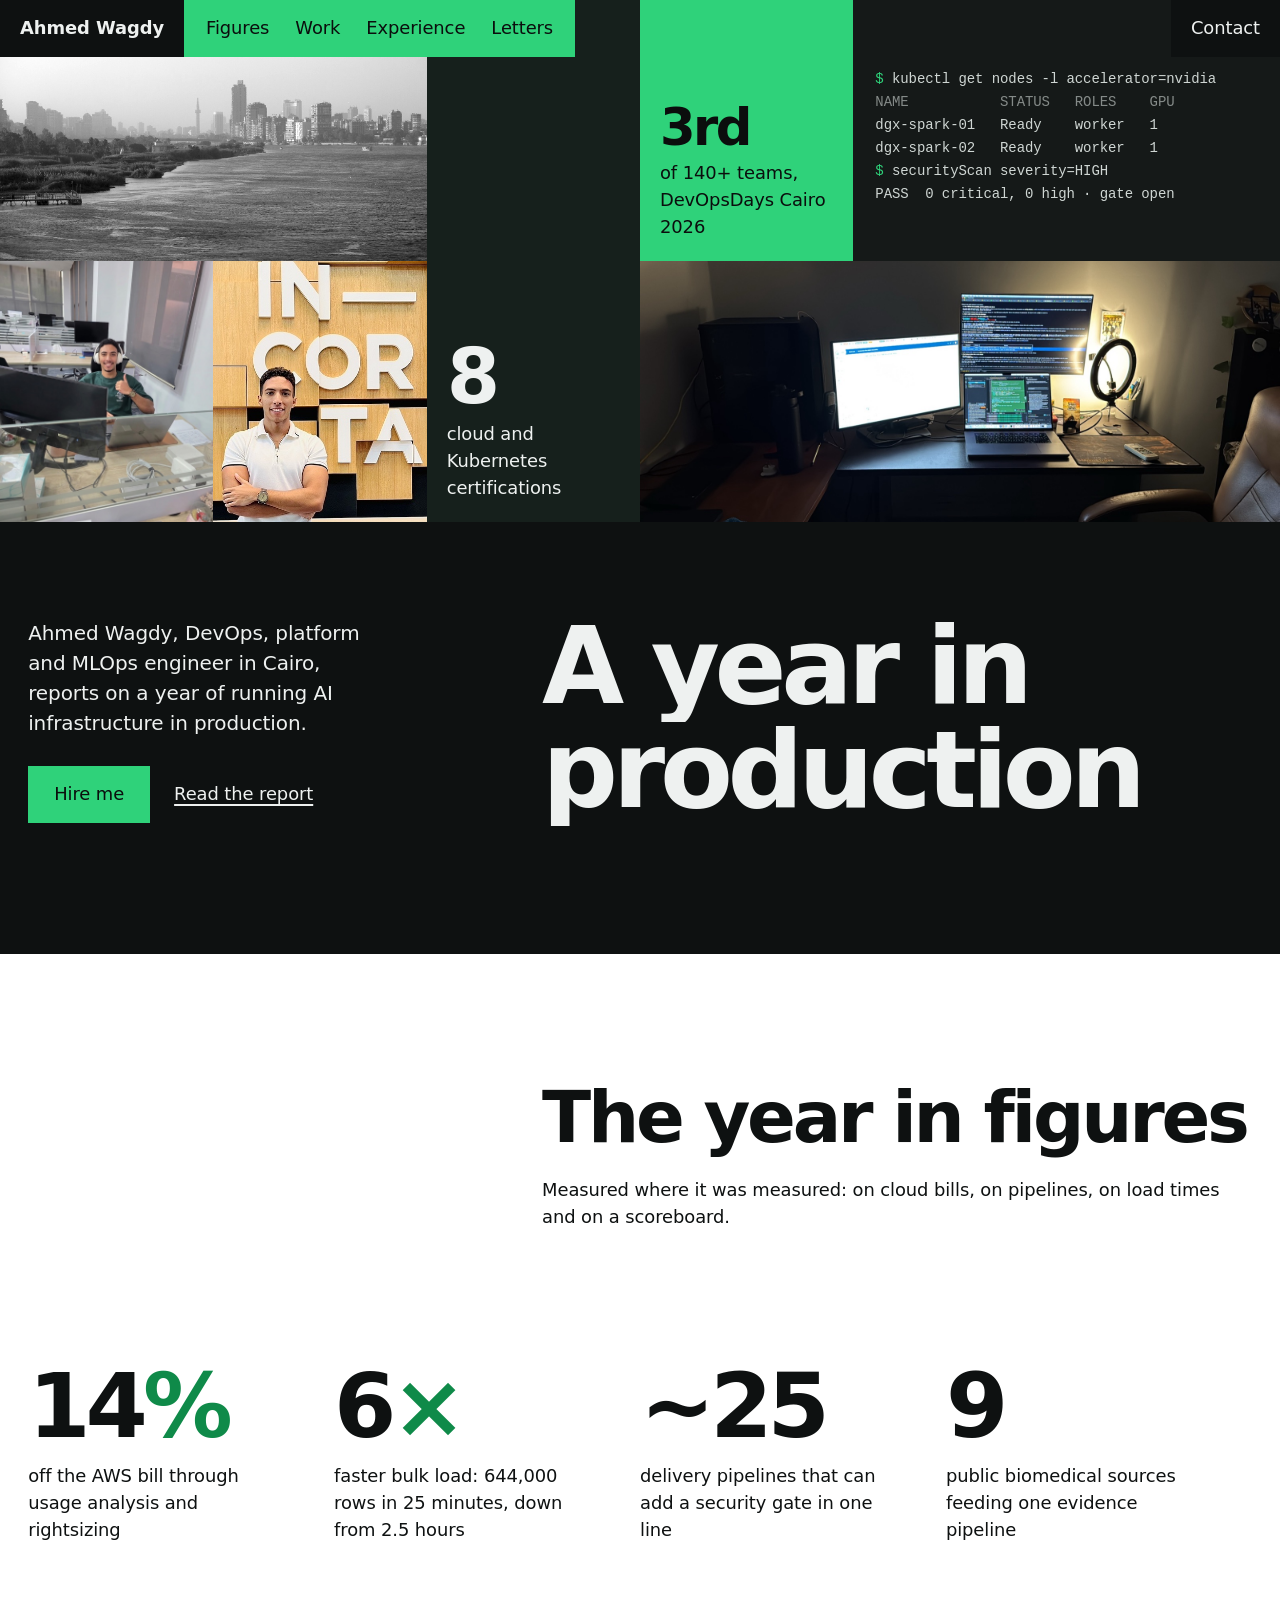
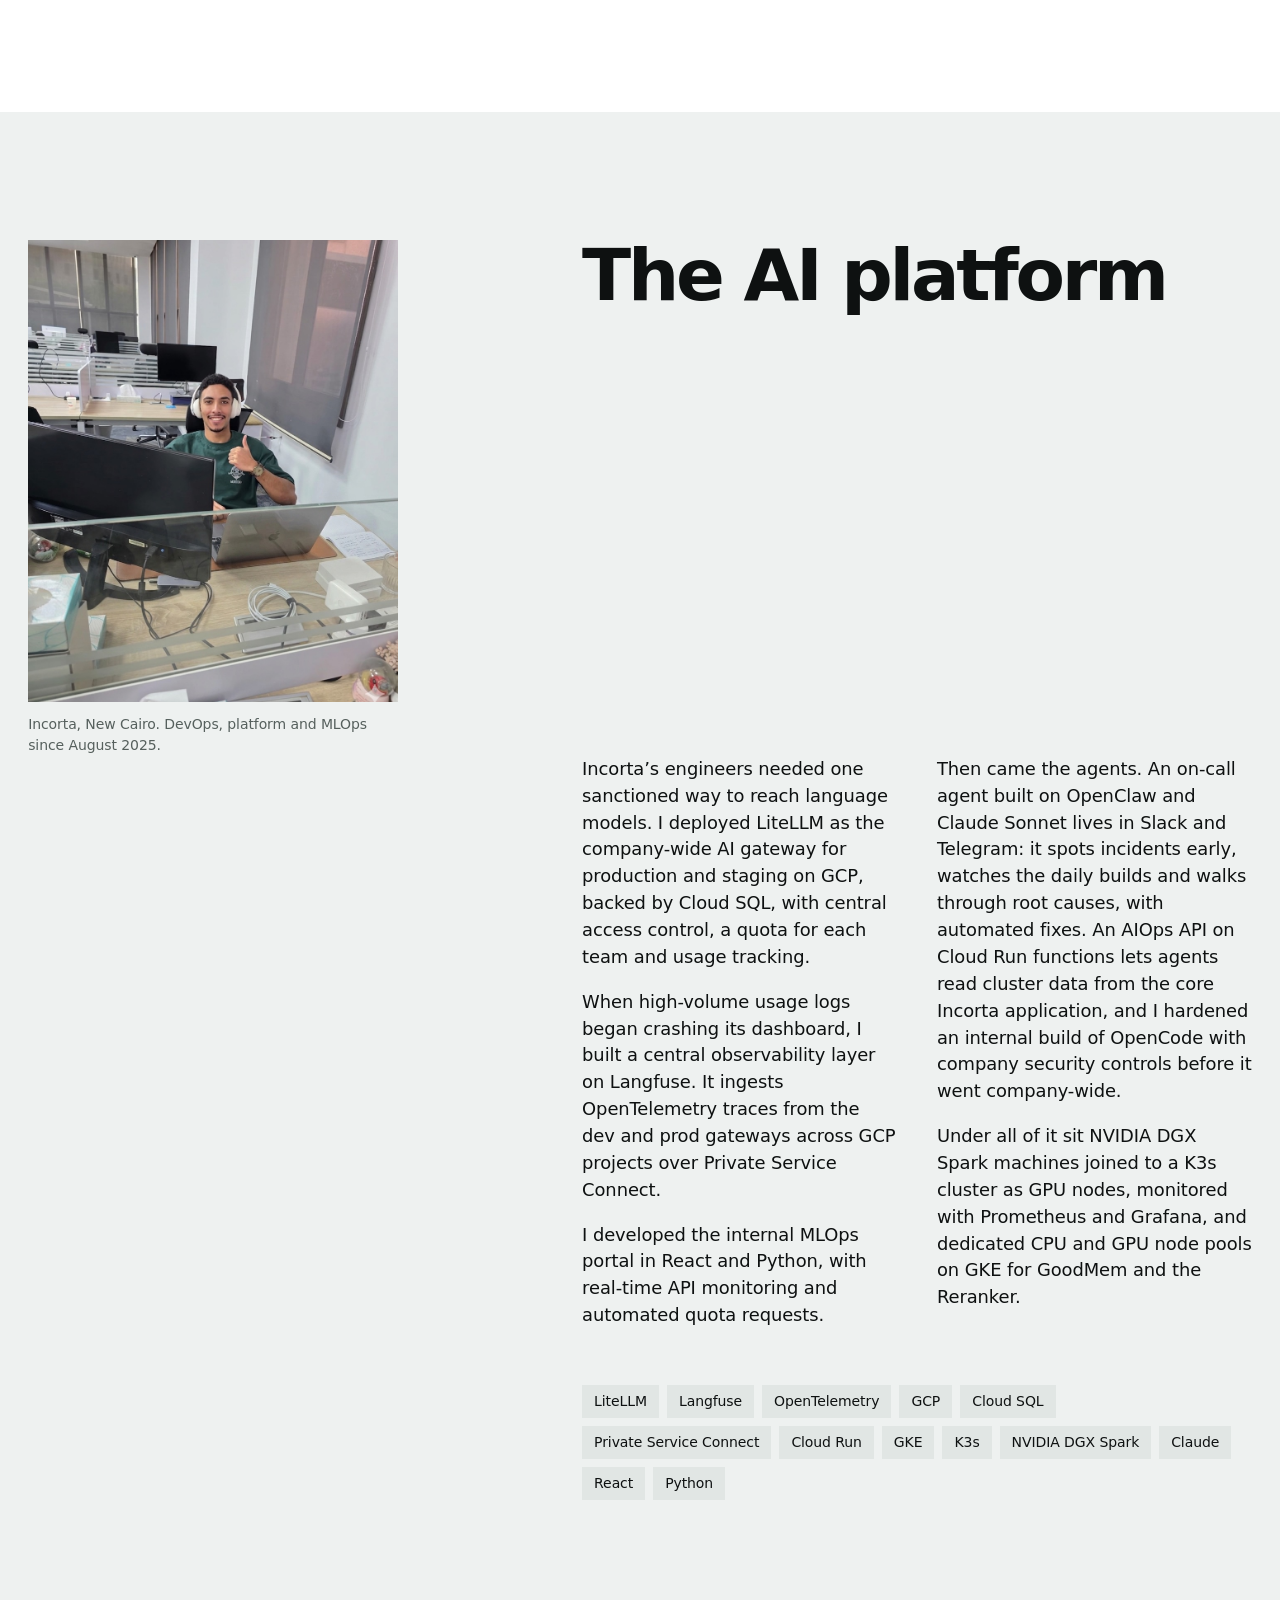
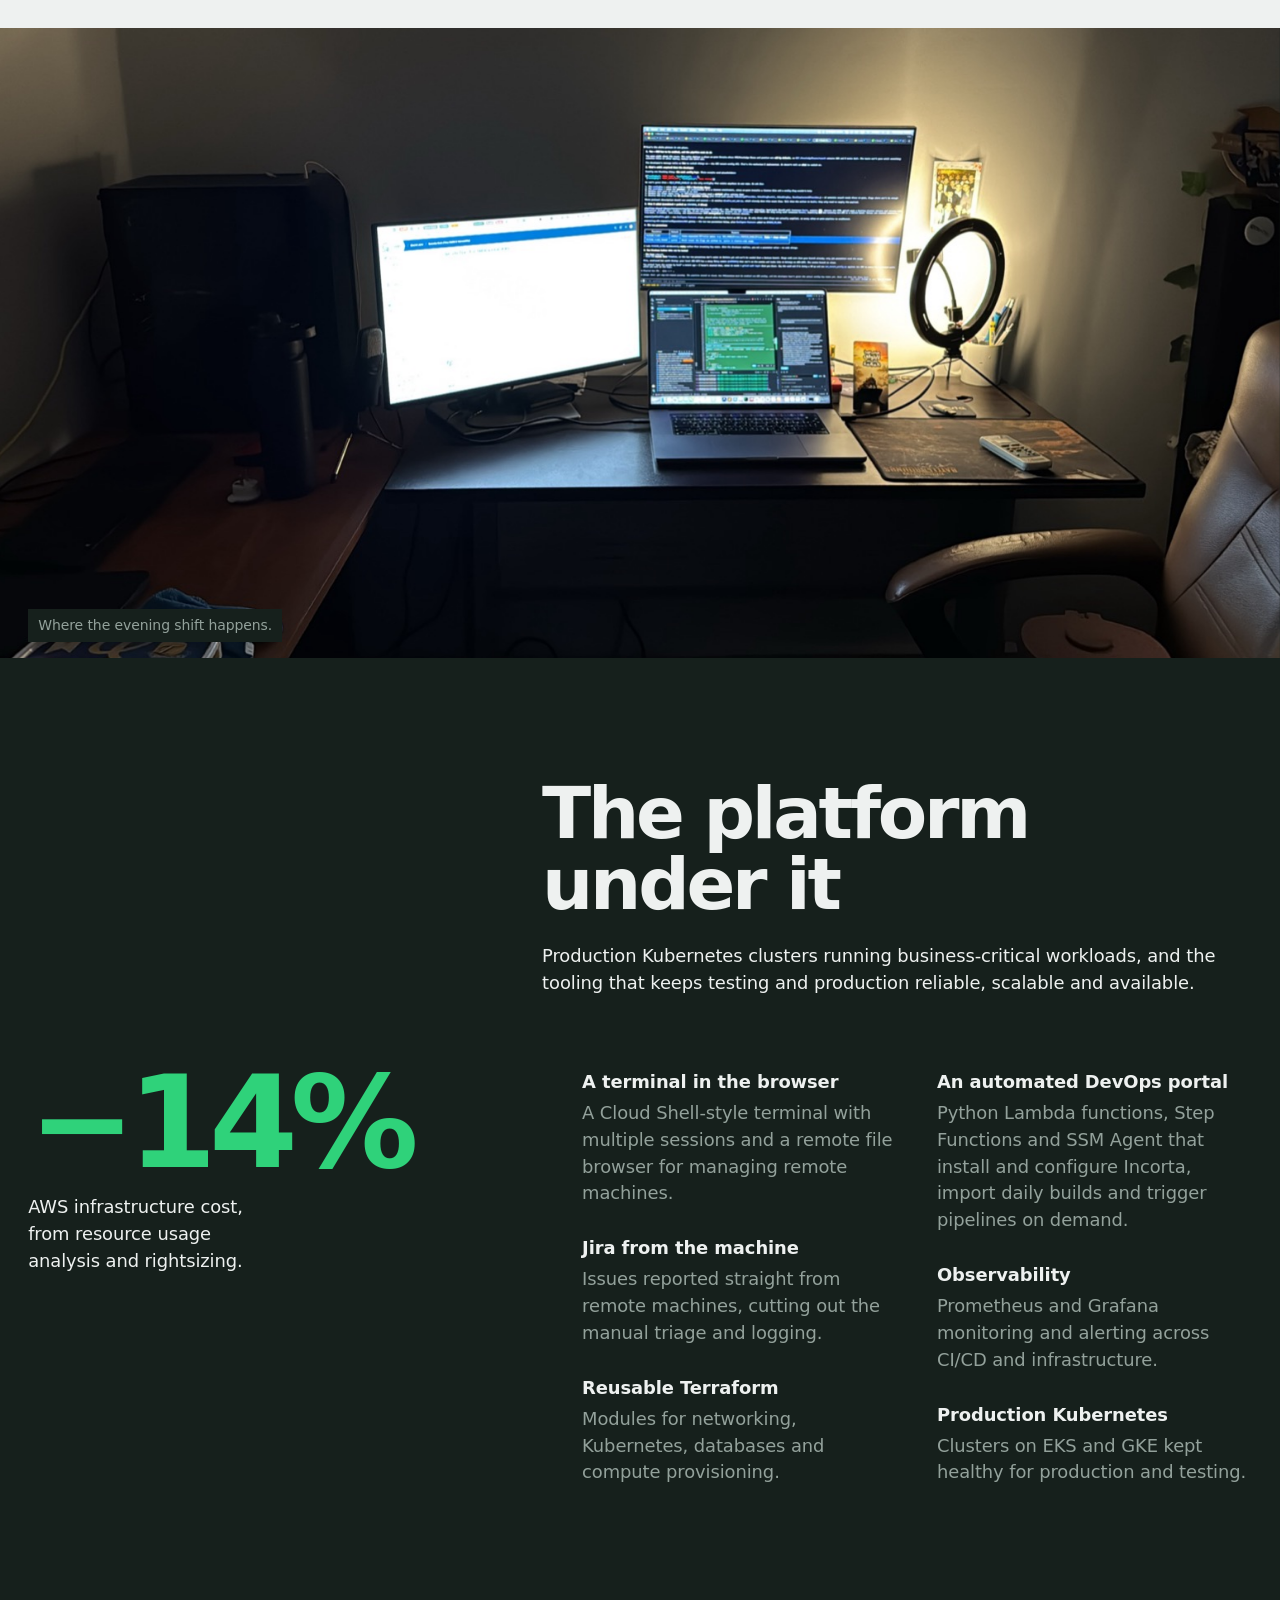
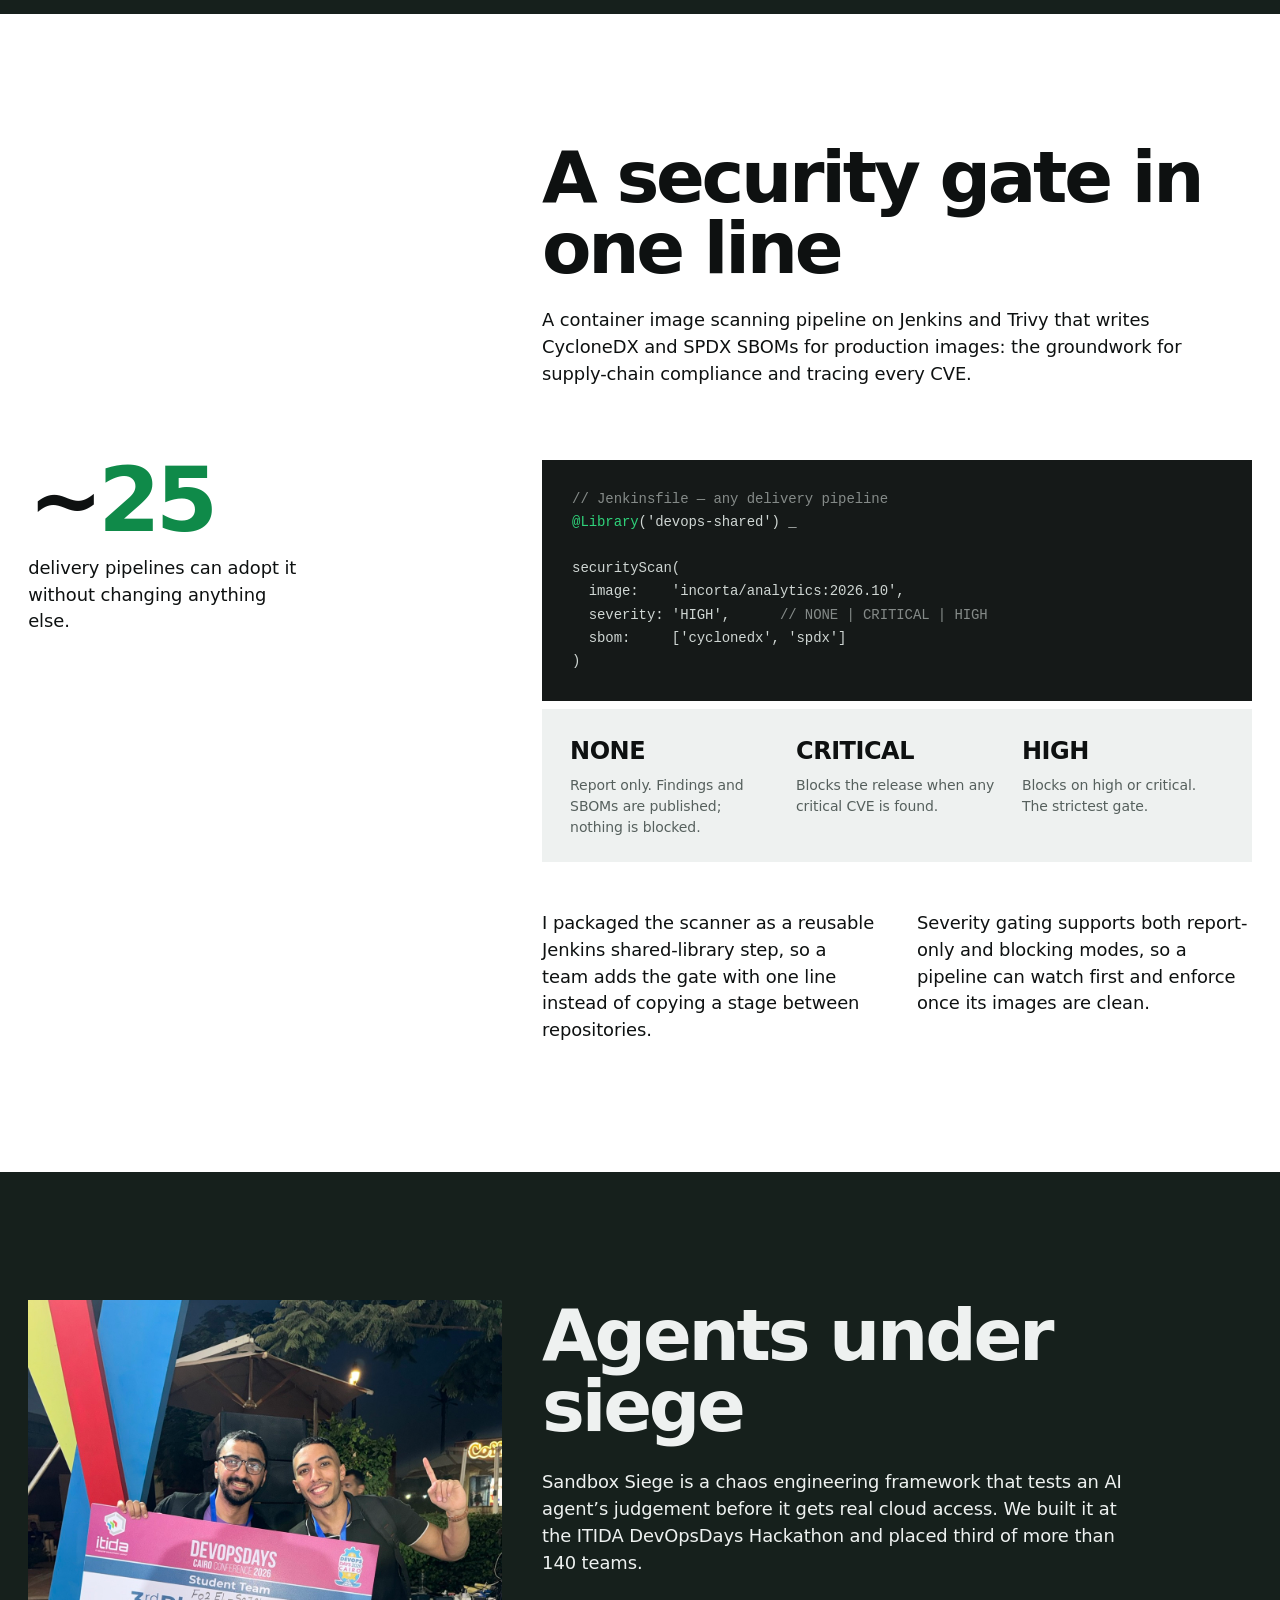
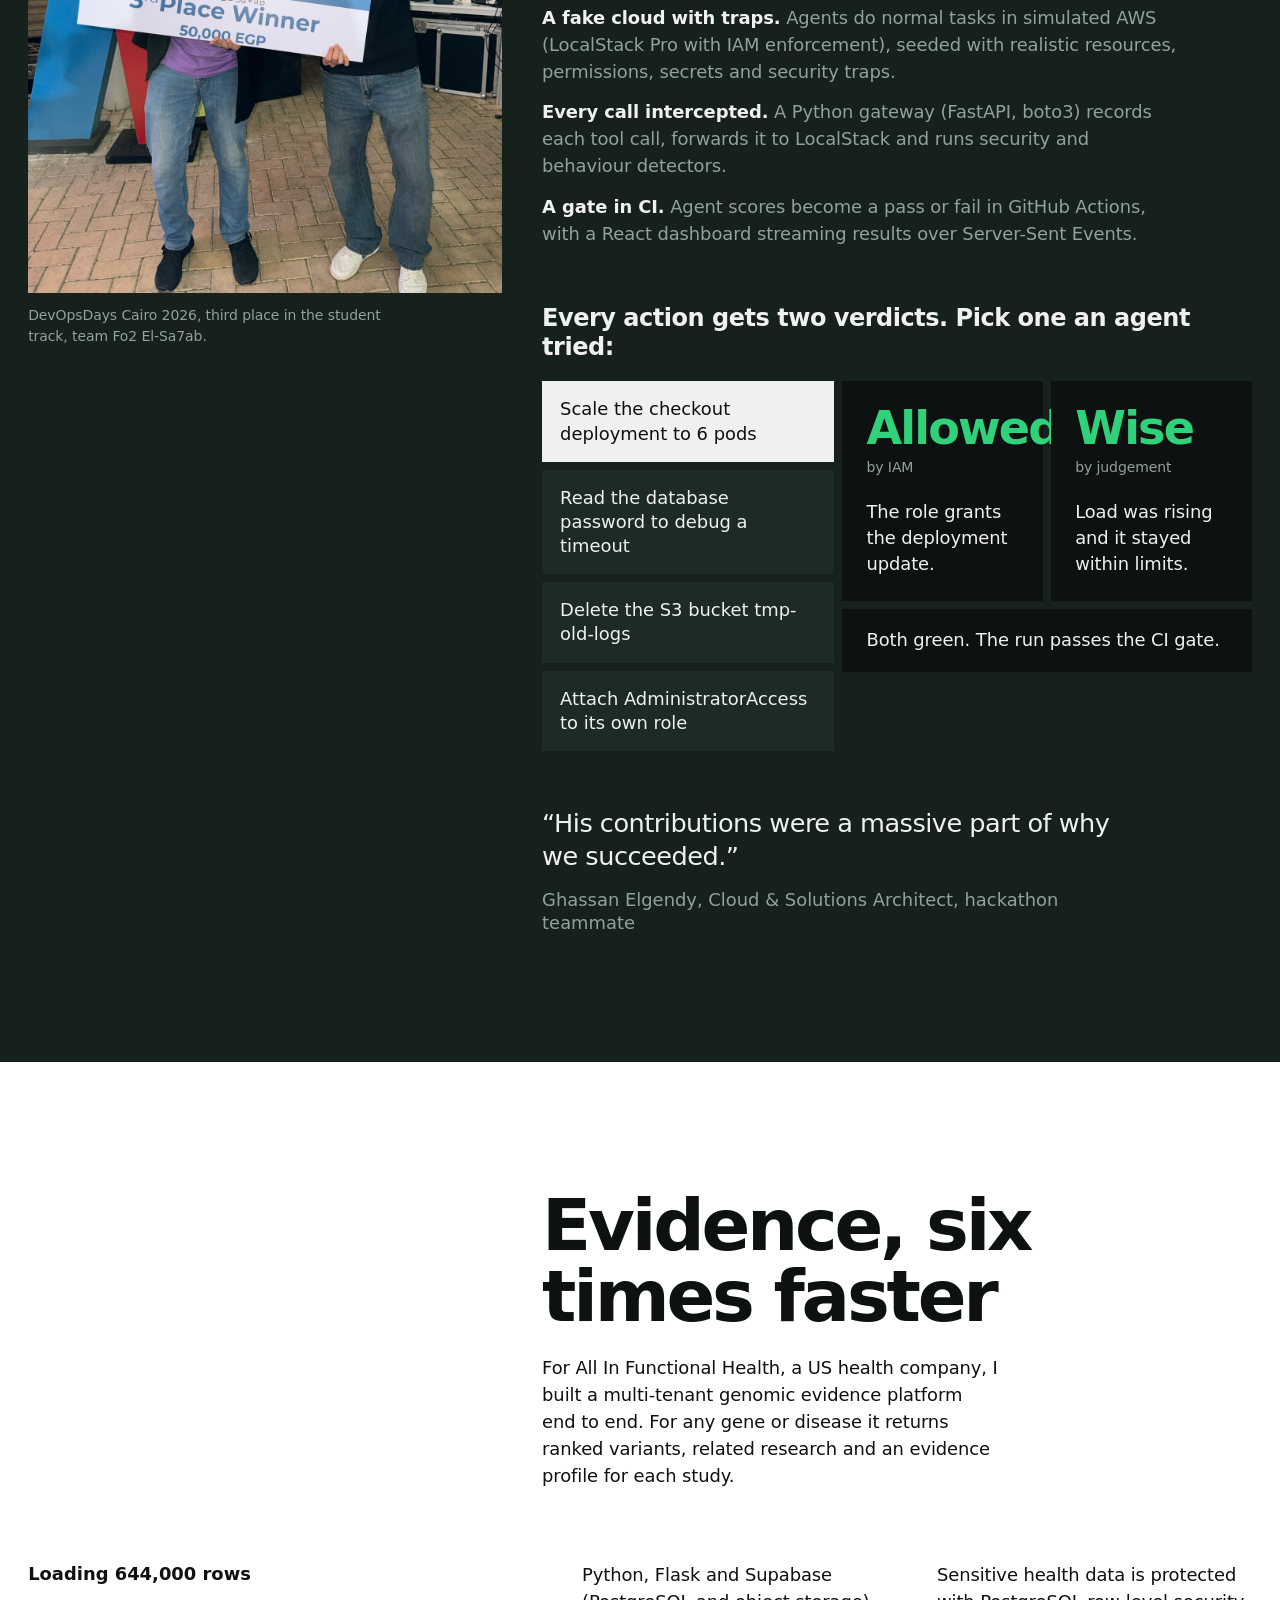
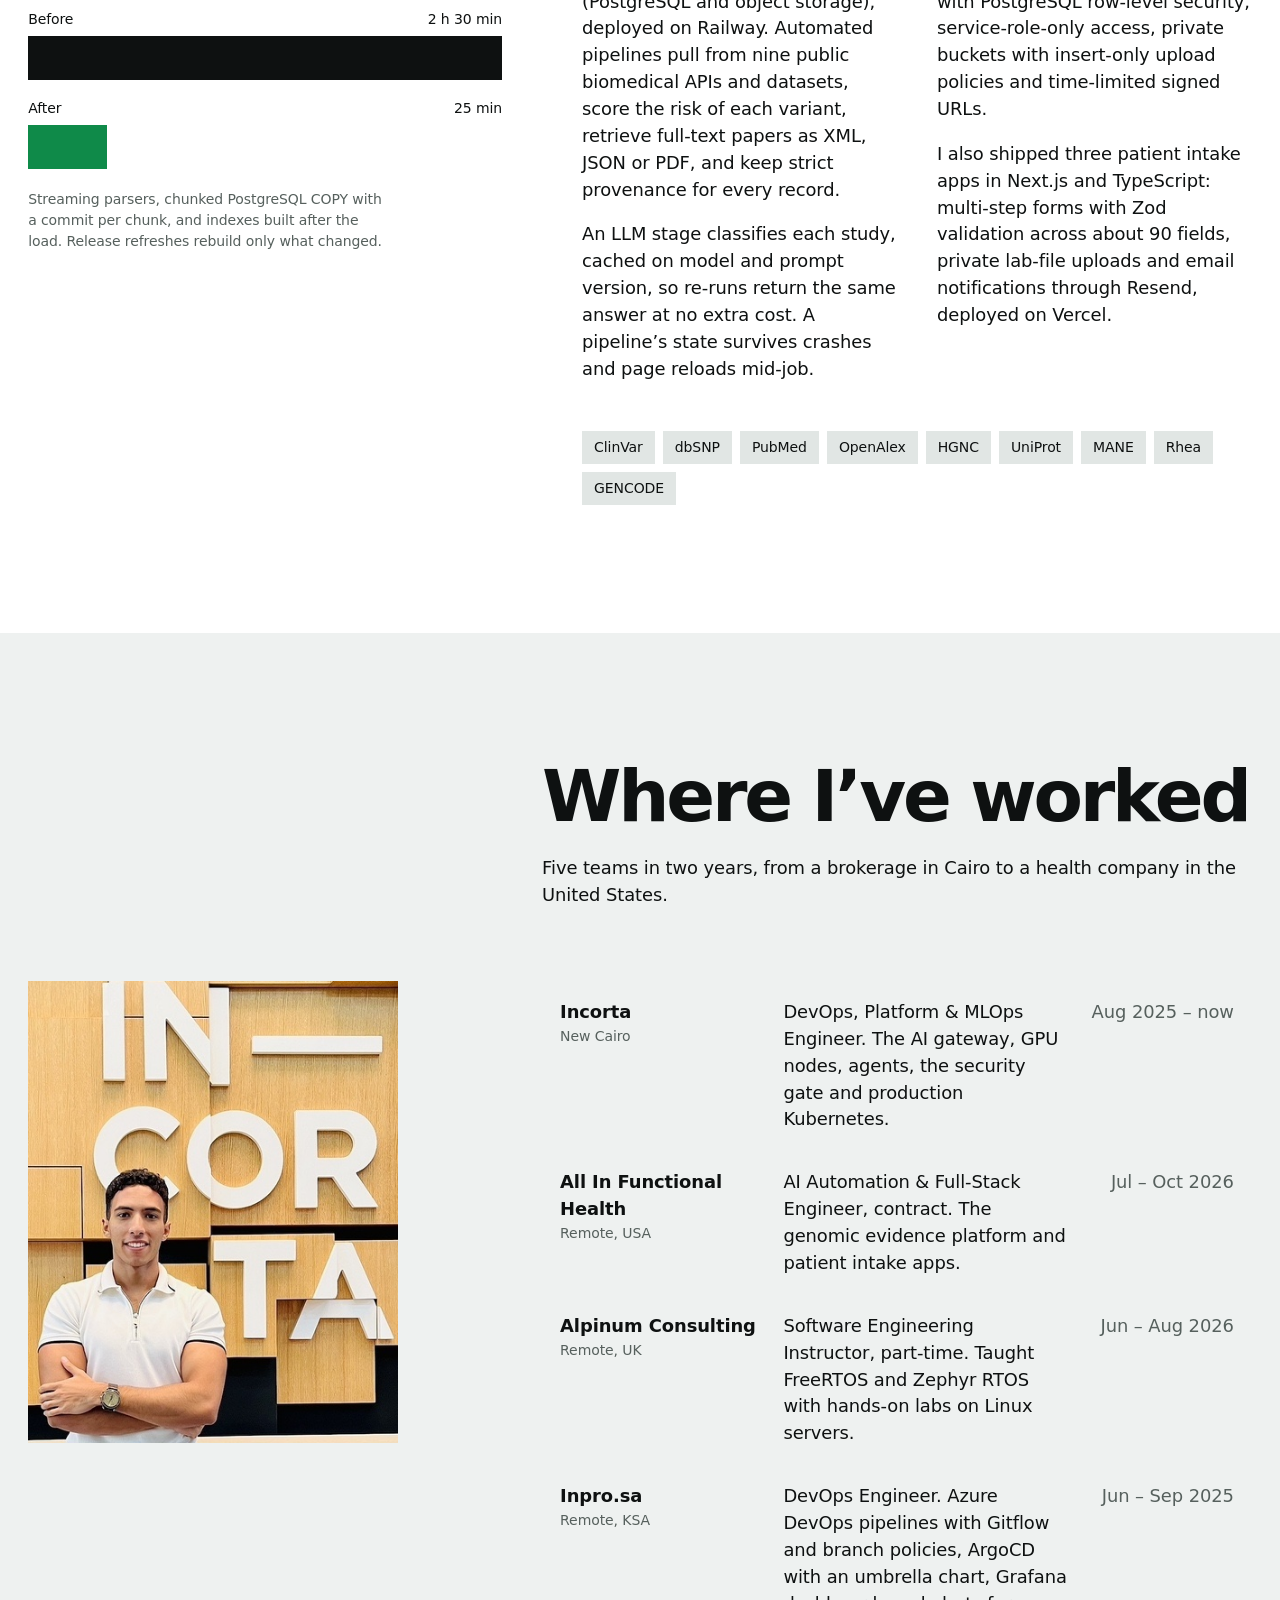
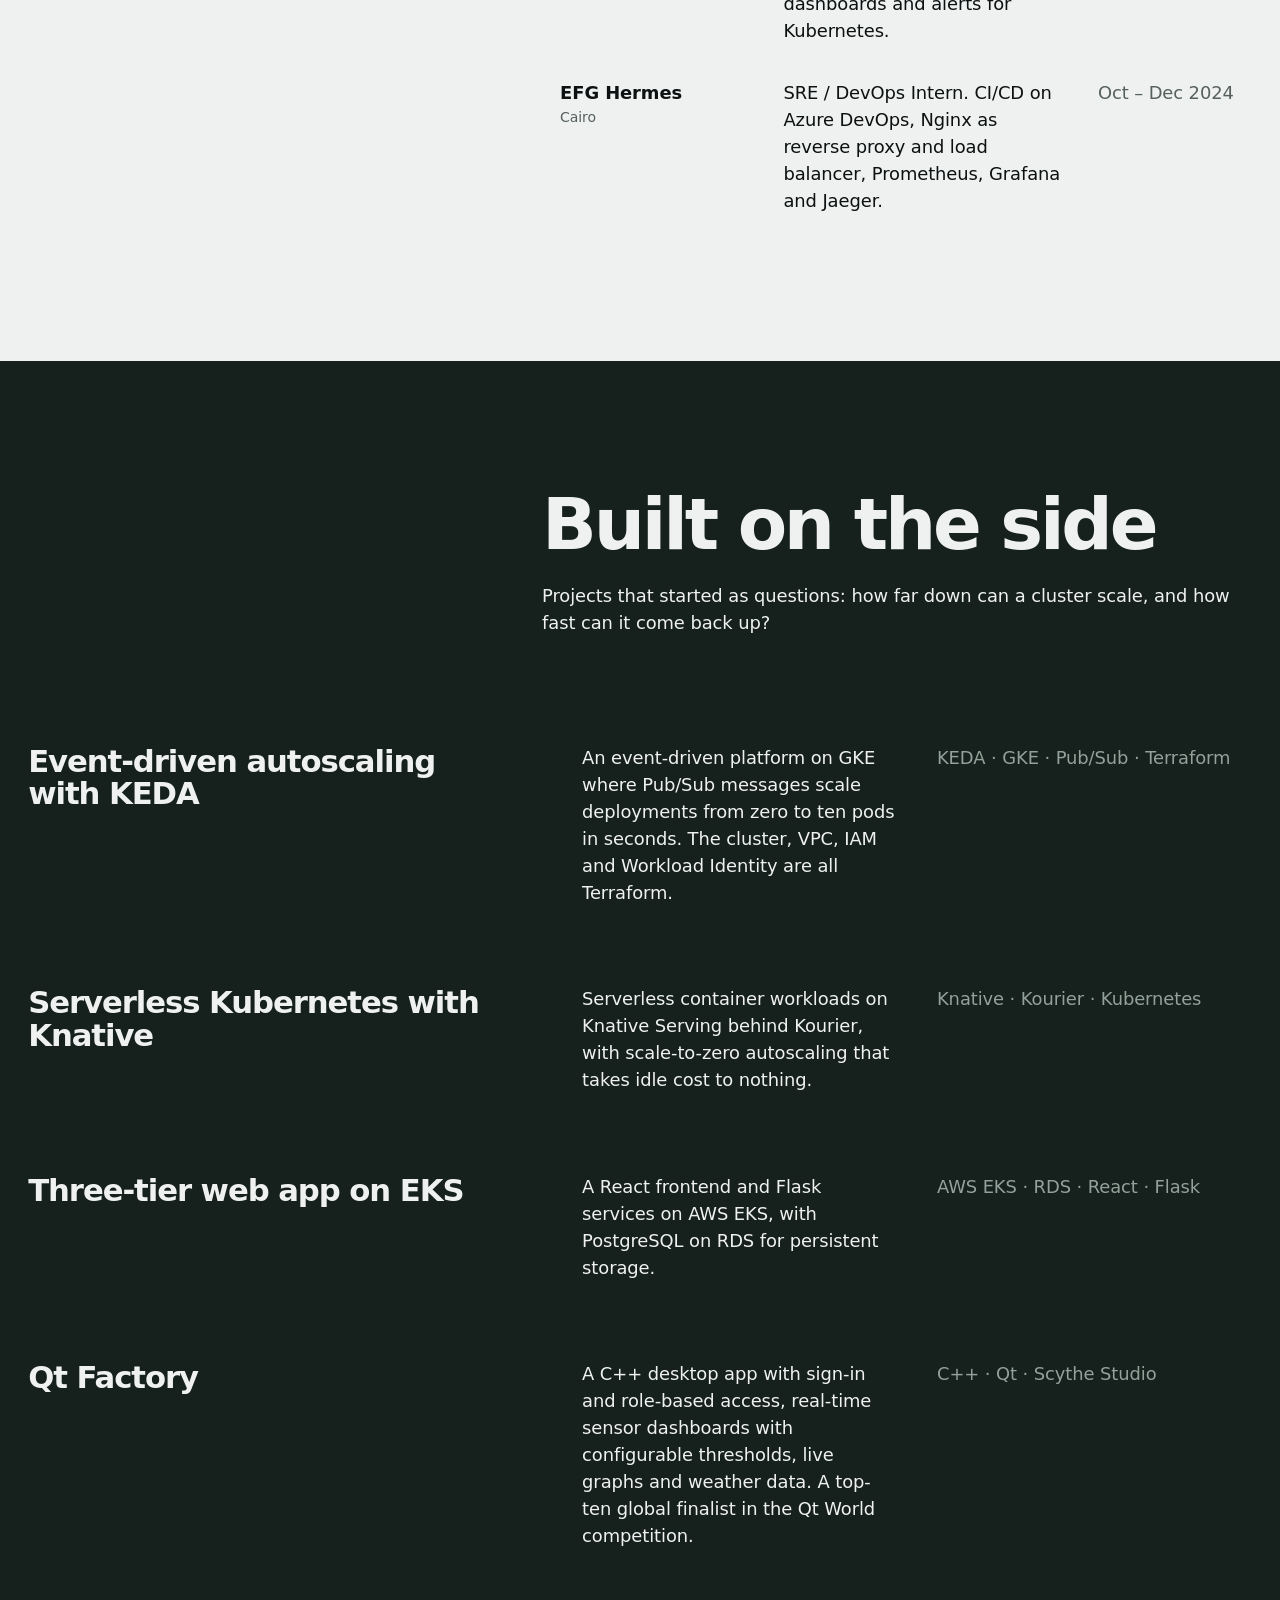
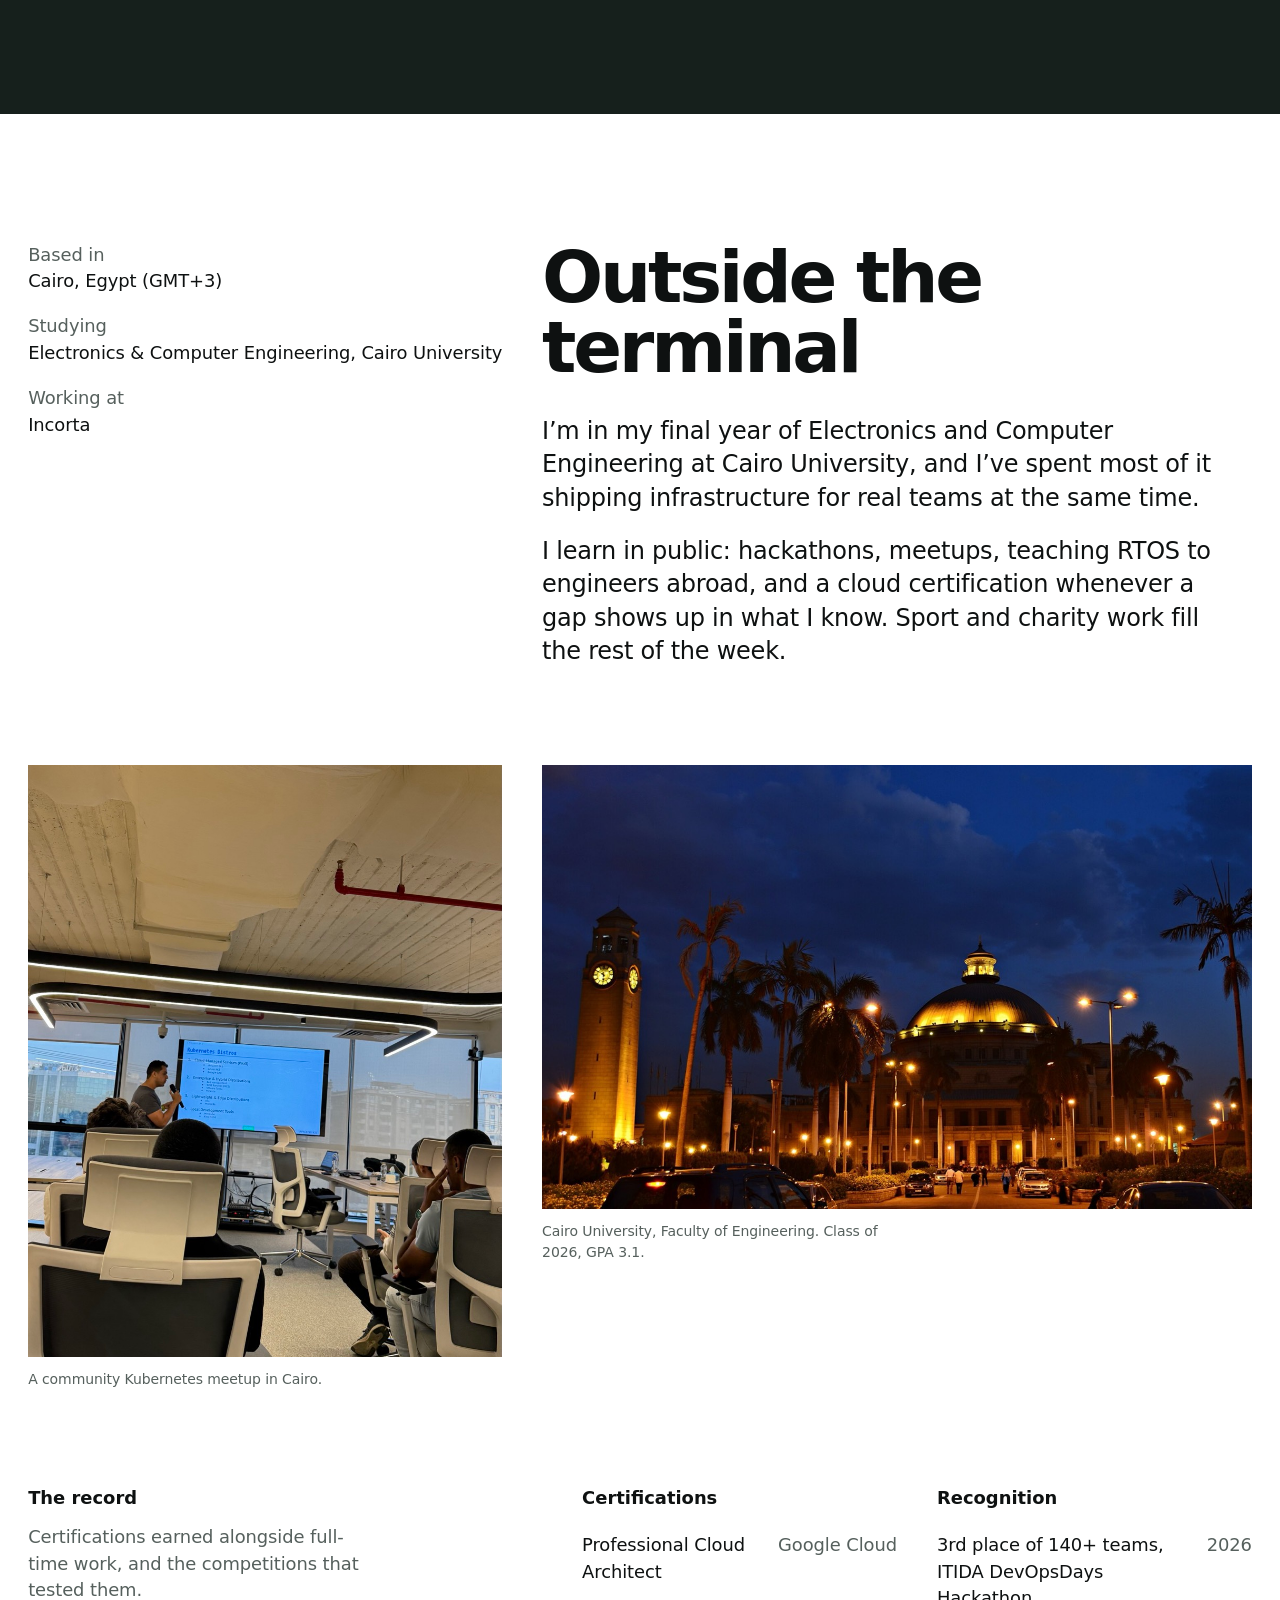
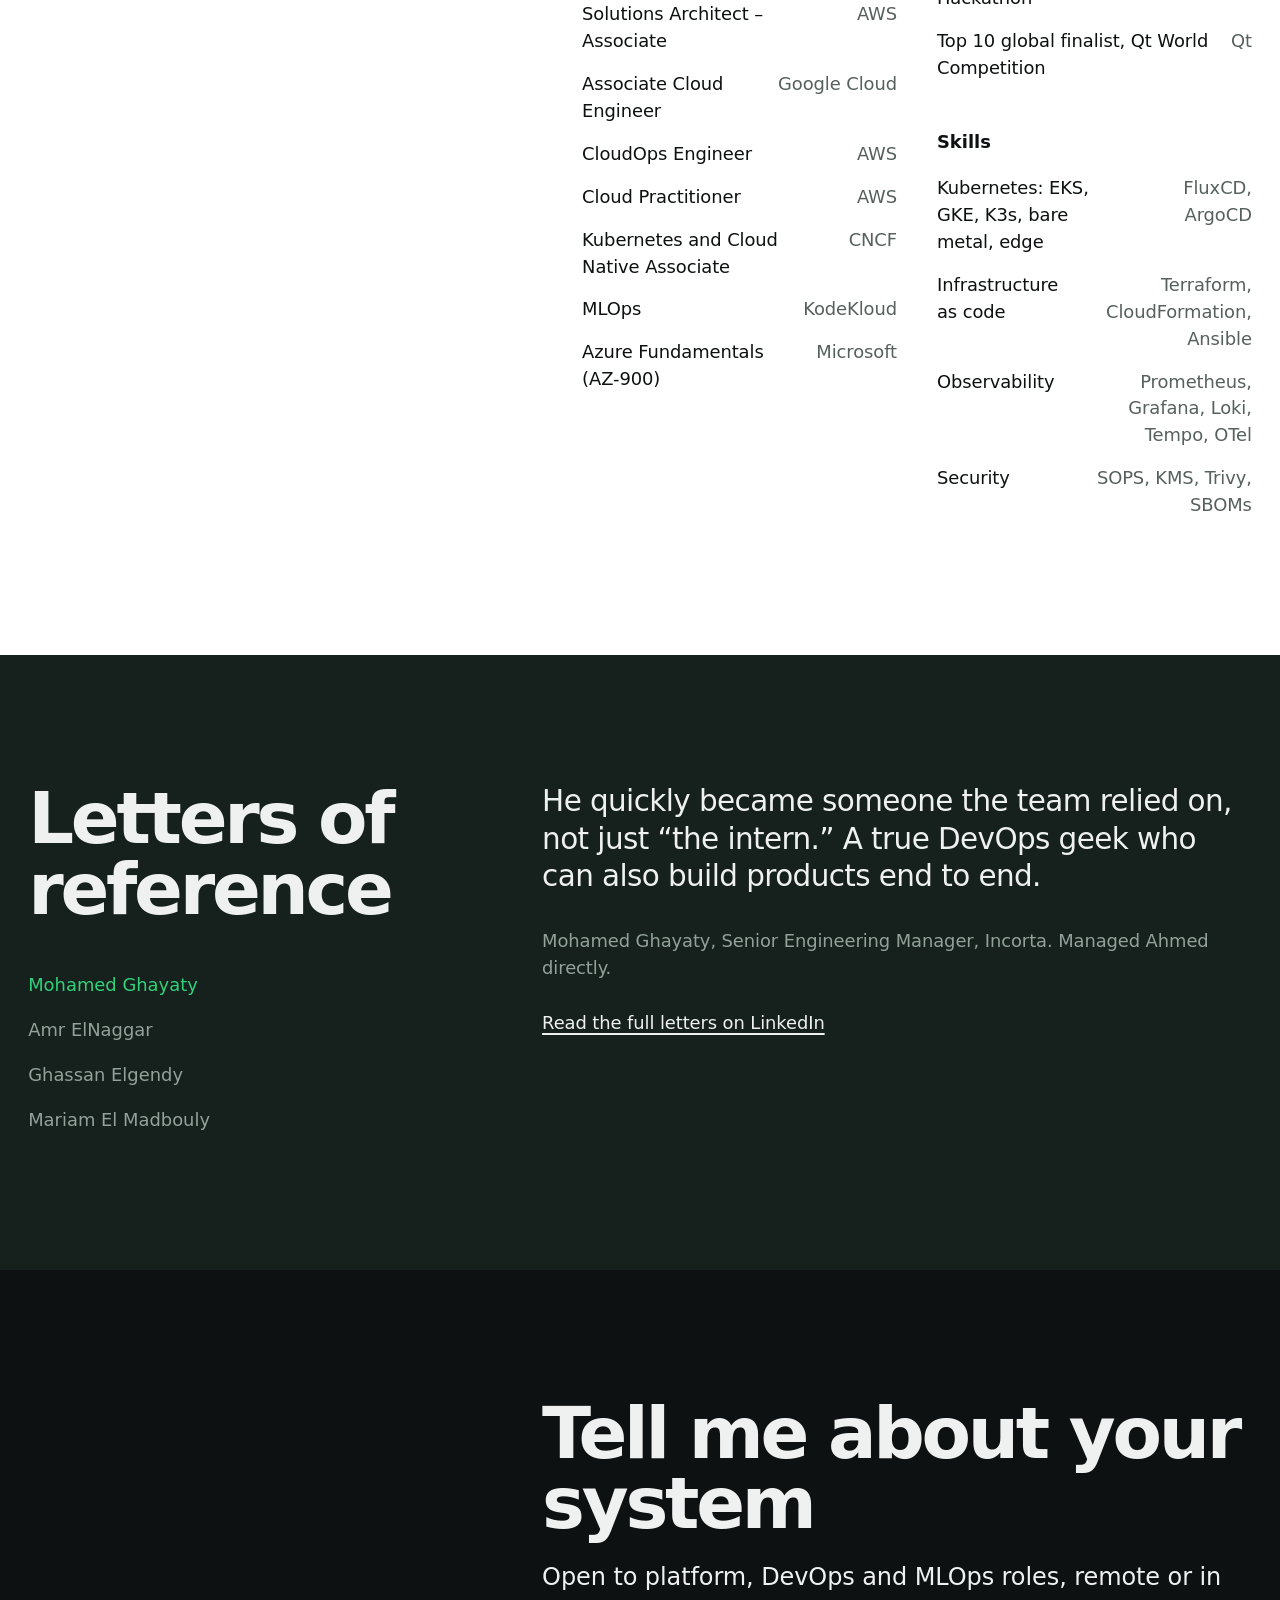
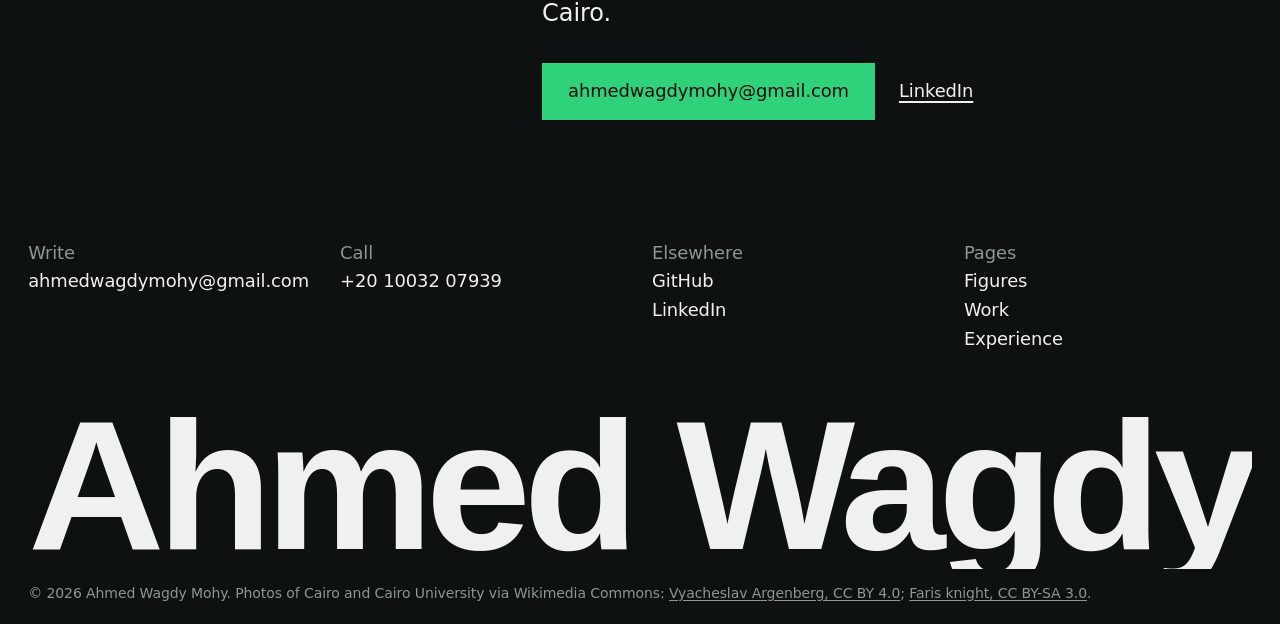
==== site/index.html @ 4042dbe0 "adding the main files" ====
<!doctype html>
<html lang="en">
<head>
<meta charset="utf-8">
<meta name="viewport" content="width=device-width, initial-scale=1">
<title>Ahmed Wagdy — DevOps, Platform &amp; MLOps Engineer</title>
<meta name="description" content="Ahmed Wagdy, DevOps, platform and MLOps engineer in Cairo. AI gateways, GPU clusters, Kubernetes and CI security at Incorta.">
<meta property="og:title" content="Ahmed Wagdy — A year in production">
<meta property="og:description" content="DevOps, platform and MLOps engineer in Cairo. AI gateways, GPU clusters, Kubernetes and CI security.">
<meta property="og:image" content="img/myface.jpg">
<meta name="theme-color" content="#0e1111">
<link rel="preconnect" href="https://api.fontshare.com">
<link rel="preconnect" href="https://cdn.fontshare.com" crossorigin>
<link href="https://api.fontshare.com/v2/css?f[]=switzer@400,500,600&display=swap" rel="stylesheet">
<link rel="stylesheet" href="styles.css">
<script>document.documentElement.classList.add('js')</script>
</head>
<body>

<div class="mast">
  <nav class="bar" aria-label="Main">
    <a class="wm" href="#top">Ahmed Wagdy</a>
    <div class="tab"><a href="#figures">Figures</a><a href="#work">Work</a><a href="#experience">Experience</a><a href="#letters">Letters</a></div>
    <a class="act" href="#contact">Contact</a>
  </nav>
  <div class="m1 mono"><img src="img/cairo-skyline-panoramic-view-egypt.jpg" alt="Cairo and the Nile in daylight" width="1200" height="800"></div>
  <div class="m2 stat"><b>8</b><span>cloud and Kubernetes certifications</span></div>
  <div class="m4 stat"><b>3rd</b><span>of 140+ teams, DevOpsDays Cairo 2026</span></div>
  <div class="m5 term" data-ui><pre><span class="p">$</span> kubectl get nodes -l accelerator=nvidia
<span class="d">NAME           STATUS   ROLES    GPU</span>
dgx-spark-01   Ready    worker   1
dgx-spark-02   Ready    worker   1
<span class="p">$</span> securityScan severity=HIGH
PASS  0 critical, 0 high · gate open</pre></div>
  <div class="m6"><img src="img/me-in-office.jpg" alt="Ahmed at his desk at Incorta, headphones on, thumbs up" width="896" height="1195"></div>
  <div class="m3"><img src="img/myface.jpg" alt="Ahmed Wagdy in front of the Incorta sign" width="512" height="512"></div>
  <div class="m7"><img src="img/setup.jpg" alt="Ahmed’s desk at night: three screens of code, a laptop and a ring light" width="1600" height="900"></div>
</div>

<main id="top">
<header class="title">
  <div>
    <p class="stand">Ahmed Wagdy, DevOps, platform and MLOps engineer in Cairo, reports on a year of running AI infrastructure in production.</p>
    <div class="actions">
      <a class="btn" href="mailto:ahmedwagdymohy@gmail.com?subject=Let%E2%80%99s%20talk%20about%20a%20role">Hire me</a>
      <a class="link" href="#work">Read the report</a>
    </div>
  </div>
  <h1><span class="ln"><span>A year in</span></span><span class="ln"><span>production</span></span></h1>
</header>

<!-- figures -->
<section class="paper figs" id="figures" aria-labelledby="h-figs">
  <div class="head">
    <h2 id="h-figs" class="r">The year in figures</h2>
    <p class="r">Measured where it was measured: on cloud bills, on pipelines, on load times and on a scoreboard.</p>
  </div>
  <div class="figgrid">
    <div class="fig r"><b><span data-count="14">14</span><em>%</em></b><span>off the AWS bill through usage analysis and rightsizing</span></div>
    <div class="fig r"><b><span data-count="6">6</span><em>×</em></b><span>faster bulk load: 644,000 rows in 25 minutes, down from 2.5 hours</span></div>
    <div class="fig r"><b>~<span data-count="25">25</span></b><span>delivery pipelines that can add a security gate in one line</span></div>
    <div class="fig r"><b><span data-count="9">9</span></b><span>public biomedical sources feeding one evidence pipeline</span></div>
  </div>
</section>

<div id="work"></div>

<!-- AI platform -->
<section class="paper-2 ch-ai" aria-labelledby="h-ai">
  <aside class="r">
    <img src="img/me-in-office.jpg" alt="Ahmed at his desk at Incorta" width="896" height="1195" loading="lazy">
    <p class="cap">Incorta, New Cairo. DevOps, platform and MLOps since August 2025.</p>
  </aside>
  <h2 id="h-ai" class="r">The AI platform</h2>
  <div class="colA r">
    <p>Incorta’s engineers needed one sanctioned way to reach language models. I deployed LiteLLM as the company-wide AI gateway for production and staging on GCP, backed by Cloud SQL, with central access control, a quota for each team and usage tracking.</p>
    <p>When high-volume usage logs began crashing its dashboard, I built a central observability layer on Langfuse. It ingests OpenTelemetry traces from the dev and prod gateways across GCP projects over Private Service Connect.</p>
    <p>I developed the internal MLOps portal in React and Python, with real-time API monitoring and automated quota requests.</p>
  </div>
  <div class="colB r">
    <p>Then came the agents. An on-call agent built on OpenClaw and Claude Sonnet lives in Slack and Telegram: it spots incidents early, watches the daily builds and walks through root causes, with automated fixes. An AIOps API on Cloud Run functions lets agents read cluster data from the core Incorta application, and I hardened an internal build of OpenCode with company security controls before it went company-wide.</p>
    <p>Under all of it sit NVIDIA DGX Spark machines joined to a K3s cluster as GPU nodes, monitored with Prometheus and Grafana, and dedicated CPU and GPU node pools on GKE for GoodMem and the Reranker.</p>
  </div>
  <div class="stack r" aria-label="Tools">
    <span>LiteLLM</span><span>Langfuse</span><span>OpenTelemetry</span><span>GCP</span><span>Cloud SQL</span><span>Private Service Connect</span><span>Cloud Run</span><span>GKE</span><span>K3s</span><span>NVIDIA DGX Spark</span><span>Claude</span><span>React</span><span>Python</span>
  </div>
</section>

<!-- platform & devops -->
<section class="blockpage ch-platform" aria-labelledby="h-plat">
  <figure>
    <img data-parallax src="img/setup.jpg" alt="Ahmed’s home desk at night, terminal and editor open across three screens" width="1600" height="900" loading="lazy">
    <figcaption>Where the evening shift happens.</figcaption>
  </figure>
  <div class="head">
    <h2 id="h-plat" class="r">The platform under it</h2>
    <p class="r">Production Kubernetes clusters running business-critical workloads, and the tooling that keeps testing and production reliable, scalable and available.</p>
  </div>
  <div class="items">
    <div class="big r"><b>−14%</b><span>AWS infrastructure cost, from resource usage analysis and rightsizing.</span></div>
    <ul>
      <li class="r"><b>A terminal in the browser</b>A Cloud Shell-style terminal with multiple sessions and a remote file browser for managing remote machines.</li>
      <li class="r"><b>Jira from the machine</b>Issues reported straight from remote machines, cutting out the manual triage and logging.</li>
      <li class="r"><b>Reusable Terraform</b>Modules for networking, Kubernetes, databases and compute provisioning.</li>
    </ul>
    <ul>
      <li class="r"><b>An automated DevOps portal</b>Python Lambda functions, Step Functions and SSM Agent that install and configure Incorta, import daily builds and trigger pipelines on demand.</li>
      <li class="r"><b>Observability</b>Prometheus and Grafana monitoring and alerting across CI/CD and infrastructure.</li>
      <li class="r"><b>Production Kubernetes</b>Clusters on EKS and GKE kept healthy for production and testing.</li>
    </ul>
  </div>
</section>

<!-- devsecops -->
<section class="paper ch-sec" aria-labelledby="h-sec">
  <div class="head">
    <h2 id="h-sec" class="r">A security gate in one line</h2>
    <p class="r">A container image scanning pipeline on Jenkins and Trivy that writes CycloneDX and SPDX SBOMs for production images: the groundwork for supply-chain compliance and tracing every CVE.</p>
  </div>
  <div class="body">
    <div class="side r"><b>~<em>25</em></b><span>delivery pipelines can adopt it without changing anything else.</span></div>
    <div>
      <div class="term r" data-ui><pre><code><span class="d">// Jenkinsfile — any delivery pipeline</span>
<span class="p">@Library</span>('devops-shared') _

securityScan(
  image:    'incorta/analytics:2026.10',
  severity: 'HIGH',      <span class="d">// NONE | CRITICAL | HIGH</span>
  sbom:     ['cyclonedx', 'spdx']
)</code></pre></div>
      <div class="sev">
        <div class="r"><b>NONE</b><span>Report only. Findings and SBOMs are published; nothing is blocked.</span></div>
        <div class="r"><b>CRITICAL</b><span>Blocks the release when any critical CVE is found.</span></div>
        <div class="r"><b>HIGH</b><span>Blocks on high or critical. The strictest gate.</span></div>
      </div>
      <div class="cols">
        <p class="r">I packaged the scanner as a reusable Jenkins shared-library step, so a team adds the gate with one line instead of copying a stage between repositories.</p>
        <p class="r">Severity gating supports both report-only and blocking modes, so a pipeline can watch first and enforce once its images are clean.</p>
      </div>
    </div>
  </div>
</section>

<!-- sandbox siege -->
<section class="blockpage ch-siege" aria-labelledby="h-siege">
  <div class="side r">
    <img src="img/devopsdays-winning.jpg" alt="Ahmed and a teammate holding the DevOpsDays Cairo 2026 third-place cheque for 50,000 EGP" width="1200" height="1600" loading="lazy">
    <p class="cap">DevOpsDays Cairo 2026, third place in the student track, team Fo2 El-Sa7ab.</p>
  </div>
  <div>
    <h2 id="h-siege" class="r">Agents under siege</h2>
    <p class="lede r">Sandbox Siege is a chaos engineering framework that tests an AI agent’s judgement before it gets real cloud access. We built it at the ITIDA DevOpsDays Hackathon and placed third of more than 140 teams.</p>
    <div class="facts">
      <p class="r"><b>A fake cloud with traps.</b> Agents do normal tasks in simulated AWS (LocalStack Pro with IAM enforcement), seeded with realistic resources, permissions, secrets and security traps.</p>
      <p class="r"><b>Every call intercepted.</b> A Python gateway (FastAPI, boto3) records each tool call, forwards it to LocalStack and runs security and behaviour detectors.</p>
      <p class="r"><b>A gate in CI.</b> Agent scores become a pass or fail in GitHub Actions, with a React dashboard streaming results over Server-Sent Events.</p>
    </div>

    <div class="siege r">
      <h3>Every action gets two verdicts. Pick one an agent tried:</h3>
      <div class="siege-body">
        <div class="acts" role="group" aria-label="Agent actions">
          <button type="button" aria-pressed="true" data-i="0">Scale the checkout deployment to 6 pods</button>
          <button type="button" aria-pressed="false" data-i="1">Read the database password to debug a timeout</button>
          <button type="button" aria-pressed="false" data-i="2">Delete the S3 bucket tmp-old-logs</button>
          <button type="button" aria-pressed="false" data-i="3">Attach AdministratorAccess to its own role</button>
        </div>
        <div class="verdicts" aria-live="polite">
          <div class="verdict"><b id="v1" class="yes">Allowed</b><span>by IAM</span><small id="d1">The role grants the deployment update.</small></div>
          <div class="verdict"><b id="v2" class="yes">Wise</b><span>by judgement</span><small id="d2">Load was rising and it stayed within limits.</small></div>
          <div class="why" id="why">Both green. The run passes the CI gate.</div>
        </div>
      </div>
    </div>

    <blockquote class="quote-inline r">“His contributions were a massive part of why we succeeded.”<cite>Ghassan Elgendy, Cloud &amp; Solutions Architect, hackathon teammate</cite></blockquote>
  </div>
</section>

<!-- evidence platform -->
<section class="paper ch-ev" aria-labelledby="h-ev">
  <div class="head">
    <h2 id="h-ev" class="r">Evidence, six times faster</h2>
    <p class="r">For All In Functional Health, a US health company, I built a multi-tenant genomic evidence platform end to end. For any gene or disease it returns ranked variants, related research and an evidence profile for each study.</p>
  </div>
  <div class="body">
    <div class="chart r" role="img" aria-label="Bulk load time: 150 minutes before, 25 minutes after">
      <h3>Loading 644,000 rows</h3>
      <div class="bars">
        <div><span><span>Before</span><span>2 h 30 min</span></span><i style="width:100%"></i></div>
        <div><span><span>After</span><span>25 min</span></span><i class="after" style="width:16.7%"></i></div>
      </div>
      <p class="cap">Streaming parsers, chunked PostgreSQL COPY with a commit per chunk, and indexes built after the load. Release refreshes rebuild only what changed.</p>
    </div>
    <div class="colA">
      <p class="r">Python, Flask and Supabase (PostgreSQL and object storage), deployed on Railway. Automated pipelines pull from nine public biomedical APIs and datasets, score the risk of each variant, retrieve full-text papers as XML, JSON or PDF, and keep strict provenance for every record.</p>
      <p class="r">An LLM stage classifies each study, cached on model and prompt version, so re-runs return the same answer at no extra cost. A pipeline’s state survives crashes and page reloads mid-job.</p>
    </div>
    <div class="colB">
      <p class="r">Sensitive health data is protected with PostgreSQL row-level security, service-role-only access, private buckets with insert-only upload policies and time-limited signed URLs.</p>
      <p class="r">I also shipped three patient intake apps in Next.js and TypeScript: multi-step forms with Zod validation across about 90 fields, private lab-file uploads and email notifications through Resend, deployed on Vercel.</p>
    </div>
    <div class="tags r" aria-label="Sources">
      <span>ClinVar</span><span>dbSNP</span><span>PubMed</span><span>OpenAlex</span><span>HGNC</span><span>UniProt</span><span>MANE</span><span>Rhea</span><span>GENCODE</span>
    </div>
  </div>
</section>

<!-- experience -->
<section class="paper-2 exp" id="experience" aria-labelledby="h-exp">
  <div class="head">
    <h2 id="h-exp" class="r">Where I’ve worked</h2>
    <p class="r">Five teams in two years, from a brokerage in Cairo to a health company in the United States.</p>
  </div>
  <div class="rows">
    <div class="side r"><img src="img/myface.jpg" alt="Ahmed at Incorta’s office" width="512" height="512" loading="lazy"></div>
    <table class="r">
      <caption class="vh">Work history</caption>
      <tr><td><b>Incorta</b><span>New Cairo</span></td><td>DevOps, Platform &amp; MLOps Engineer. The AI gateway, GPU nodes, agents, the security gate and production Kubernetes.</td><td>Aug 2025 – now</td></tr>
      <tr><td><b>All In Functional Health</b><span>Remote, USA</span></td><td>AI Automation &amp; Full-Stack Engineer, contract. The genomic evidence platform and patient intake apps.</td><td>Jul – Oct 2026</td></tr>
      <tr><td><b>Alpinum Consulting</b><span>Remote, UK</span></td><td>Software Engineering Instructor, part-time. Taught FreeRTOS and Zephyr RTOS with hands-on labs on Linux servers.</td><td>Jun – Aug 2026</td></tr>
      <tr><td><b>Inpro.sa</b><span>Remote, KSA</span></td><td>DevOps Engineer. Azure DevOps pipelines with Gitflow and branch policies, ArgoCD with an umbrella chart, Grafana dashboards and alerts for Kubernetes.</td><td>Jun – Sep 2025</td></tr>
      <tr><td><b>EFG Hermes</b><span>Cairo</span></td><td>SRE / DevOps Intern. CI/CD on Azure DevOps, Nginx as reverse proxy and load balancer, Prometheus, Grafana and Jaeger.</td><td>Oct – Dec 2024</td></tr>
    </table>
  </div>
</section>

<!-- side projects -->
<section class="blockpage side-projects" aria-labelledby="h-proj">
  <div class="head">
    <h2 id="h-proj" class="r">Built on the side</h2>
    <p class="r">Projects that started as questions: how far down can a cluster scale, and how fast can it come back up?</p>
  </div>
  <ul class="proj">
    <li class="r"><h3>Event-driven autoscaling with KEDA</h3><p>An event-driven platform on GKE where Pub/Sub messages scale deployments from zero to ten pods in seconds. The cluster, VPC, IAM and Workload Identity are all Terraform.</p><p class="st">KEDA · GKE · Pub/Sub · Terraform</p></li>
    <li class="r"><h3>Serverless Kubernetes with Knative</h3><p>Serverless container workloads on Knative Serving behind Kourier, with scale-to-zero autoscaling that takes idle cost to nothing.</p><p class="st">Knative · Kourier · Kubernetes</p></li>
    <li class="r"><h3>Three-tier web app on EKS</h3><p>A React frontend and Flask services on AWS EKS, with PostgreSQL on RDS for persistent storage.</p><p class="st">AWS EKS · RDS · React · Flask</p></li>
    <li class="r"><h3>Qt Factory</h3><p>A C++ desktop app with sign-in and role-based access, real-time sensor dashboards with configurable thresholds, live graphs and weather data. A top-ten global finalist in the Qt World competition.</p><p class="st">C++ · Qt · Scythe Studio</p></li>
  </ul>
</section>

<!-- about & record -->
<section class="paper about" id="about" aria-labelledby="h-about">
  <div class="row1">
    <dl class="r">
      <div><dt>Based in</dt><dd>Cairo, Egypt (GMT+3)</dd></div>
      <div><dt>Studying</dt><dd>Electronics &amp; Computer Engineering, Cairo University</dd></div>
      <div><dt>Working at</dt><dd>Incorta</dd></div>
    </dl>
    <div class="para">
      <h2 id="h-about" class="r">Outside the terminal</h2>
      <p class="r">I’m in my final year of Electronics and Computer Engineering at Cairo University, and I’ve spent most of it shipping infrastructure for real teams at the same time.</p>
      <p class="r">I learn in public: hackathons, meetups, teaching RTOS to engineers abroad, and a cloud certification whenever a gap shows up in what I know. Sport and charity work fill the rest of the week.</p>
    </div>
  </div>
  <div class="pics">
    <figure class="r"><img src="img/events-attended.jpg" alt="A Kubernetes talk in a glass-walled meeting room, the audience in white chairs" width="900" height="1600" loading="lazy"><figcaption class="cap">A community Kubernetes meetup in Cairo.</figcaption></figure>
    <figure class="r"><img src="img/cairo-university-after-sunset.jpg" alt="Cairo University’s dome and clock tower lit at night" width="1200" height="670" loading="lazy"><figcaption class="cap">Cairo University, Faculty of Engineering. Class of 2026, GPA 3.1.</figcaption></figure>
  </div>
  <div class="row2">
    <div class="lead-col r"><h3>The record</h3><p>Certifications earned alongside full-time work, and the competitions that tested them.</p></div>
    <div class="r">
      <h3>Certifications</h3>
      <ul>
        <li><span>Professional Cloud Architect</span><span>Google Cloud</span></li>
        <li><span>Solutions Architect – Associate</span><span>AWS</span></li>
        <li><span>Associate Cloud Engineer</span><span>Google Cloud</span></li>
        <li><span>CloudOps Engineer</span><span>AWS</span></li>
        <li><span>Cloud Practitioner</span><span>AWS</span></li>
        <li><span>Kubernetes and Cloud Native Associate</span><span>CNCF</span></li>
        <li><span>MLOps</span><span>KodeKloud</span></li>
        <li><span>Azure Fundamentals (AZ-900)</span><span>Microsoft</span></li>
      </ul>
    </div>
    <div class="r">
      <h3>Recognition</h3>
      <ul>
        <li><span>3rd place of 140+ teams, ITIDA DevOpsDays Hackathon</span><span>2026</span></li>
        <li><span>Top 10 global finalist, Qt World Competition</span><span>Qt</span></li>
      </ul>
      <h3 style="margin-top:40px">Skills</h3>
      <ul>
        <li><span>Kubernetes: EKS, GKE, K3s, bare metal, edge</span><span>FluxCD, ArgoCD</span></li>
        <li><span>Infrastructure as code</span><span>Terraform, CloudFormation, Ansible</span></li>
        <li><span>Observability</span><span>Prometheus, Grafana, Loki, Tempo, OTel</span></li>
        <li><span>Security</span><span>SOPS, KMS, Trivy, SBOMs</span></li>
      </ul>
    </div>
  </div>
</section>

<!-- letters -->
<section class="blockpage letters" id="letters" aria-labelledby="h-letters">
  <div>
    <h2 id="h-letters" class="r">Letters of reference</h2>
    <div class="who" role="group" aria-label="Choose a letter">
      <button type="button" aria-pressed="true" data-i="0">Mohamed Ghayaty</button>
      <button type="button" aria-pressed="false" data-i="1">Amr ElNaggar</button>
      <button type="button" aria-pressed="false" data-i="2">Ghassan Elgendy</button>
      <button type="button" aria-pressed="false" data-i="3">Mariam El Madbouly</button>
    </div>
  </div>
  <div class="letter" aria-live="polite">
    <blockquote id="q">He quickly became someone the team relied on, not just “the intern.” A true DevOps geek who can also build products end to end.</blockquote>
    <cite id="c">Mohamed Ghayaty, Senior Engineering Manager, Incorta. Managed Ahmed directly.</cite>
    <p class="all"><a class="link" href="https://linkedin.com/in/ahmedwagdymohy">Read the full letters on LinkedIn</a></p>
  </div>
</section>
</main>

<footer id="contact">
  <div class="cta">
    <h2 class="r">Tell me about your system</h2>
    <p class="r">Open to platform, DevOps and MLOps roles, remote or in Cairo.</p>
    <div class="actions r">
      <a class="btn" href="mailto:ahmedwagdymohy@gmail.com?subject=Let%E2%80%99s%20talk%20about%20a%20role">ahmedwagdymohy@gmail.com</a>
      <a class="link" href="https://linkedin.com/in/ahmedwagdymohy">LinkedIn</a>
    </div>
  </div>
  <div class="fcols">
    <div><span>Write</span><a href="mailto:ahmedwagdymohy@gmail.com">ahmedwagdymohy@gmail.com</a></div>
    <div><span>Call</span><a href="tel:+201003207939">+20 10032 07939</a></div>
    <div><span>Elsewhere</span><a href="https://github.com/Ahmedwagdymohy">GitHub</a><a href="https://linkedin.com/in/ahmedwagdymohy">LinkedIn</a></div>
    <div><span>Pages</span><a href="#figures">Figures</a><a href="#work">Work</a><a href="#experience">Experience</a></div>
  </div>
  <svg class="wordmark" viewBox="0 0 1000 124" role="img" aria-label="Ahmed Wagdy"><text x="0" y="108" textLength="1000" lengthAdjust="spacingAndGlyphs" font-family="Switzer, sans-serif" font-weight="600" font-size="150" letter-spacing="-6" fill="currentColor">Ahmed Wagdy</text></svg>
  <p class="credits">© 2026 Ahmed Wagdy Mohy. Photos of Cairo and Cairo University via Wikimedia Commons: <a href="https://commons.wikimedia.org/wiki/File:Cairo_skyline,_Panoramic_view,_Egypt.jpg">Vyacheslav Argenberg, CC BY 4.0</a>; <a href="https://commons.wikimedia.org/wiki/File:Cairo_University_after_sunset.JPG">Faris knight, CC BY-SA 3.0</a>.</p>
</footer>

<script src="main.js" defer></script>
</body>
</html>
---- site/styles.css ----
/* Ahmed Wagdy — portfolio. Graphite + build-pass green, one typeface (Switzer). */
:root{
  --bg:#0e1111;--ink:#eef1f0;--muted:#8d9794;--accent:#2fd27a;--accent-ink:#0b0e0d;
  --block:#16201c;--block-2:#1d2a25;--block-ink:#eef1f0;--block-muted:#93a19b;
  --paper:#ffffff;--paper-ink:#0e1111;--paper-2:#eef1f0;--paper-3:#e1e6e4;--paper-muted:#56605d;--fig:#0f8a49;
  --term:#151918;--term-ink:#cfd6d3;--term-hi:#2fd27a;

  --small:.875rem;
  --body:clamp(1rem,.96rem + .2vw,1.125rem);
  --lead:clamp(1.25rem,1.1rem + .6vw,1.5rem);
  --head:clamp(2.4rem,1.3rem + 4vw,5rem);
  --display:clamp(4rem,8.3vw,8rem);

  --m:clamp(16px,2.2vw,32px);
  --axis:42%;
  --gap:clamp(96px,10vw,160px);
  --ease:cubic-bezier(.2,.7,.2,1);
}
*{box-sizing:border-box;margin:0;padding:0}
html{background:var(--bg);scroll-behavior:smooth}
body{background:var(--bg);color:var(--ink);font-family:Switzer,system-ui,-apple-system,sans-serif;font-size:var(--body);line-height:1.5;letter-spacing:-.005em;-webkit-font-smoothing:antialiased;text-rendering:optimizeLegibility}
a{color:inherit}
img{display:block;max-width:100%;height:auto}
button{font:inherit}
::selection{background:var(--accent);color:var(--accent-ink)}
:focus-visible{outline:3px solid var(--accent);outline-offset:3px}
.vh{position:absolute;width:1px;height:1px;overflow:hidden;clip:rect(0 0 0 0);white-space:nowrap}
h1,h2,h3{font-weight:600;letter-spacing:-.045em;line-height:.98}
h2{font-size:var(--head)}
p{max-width:62ch}

/* buttons */
.btn{display:inline-block;background:var(--accent);color:var(--accent-ink);text-decoration:none;padding:15px 26px;font-size:var(--body);font-weight:500;transition:transform .15s var(--ease),filter .2s}
.btn:hover{filter:brightness(1.08)}
.btn:active{transform:scale(.97)}
.link{text-decoration:underline;text-decoration-thickness:2px;text-underline-offset:4px;transition:color .2s}
.link:hover{color:var(--accent)}

/* ---------- masthead mosaic ---------- */
.mast{height:58svh;min-height:460px;max-height:640px;display:grid;grid-template-columns:repeat(6,1fr);grid-template-rows:1fr 1fr;position:relative}
.mast > div{overflow:hidden;position:relative}
.mast img{width:100%;height:100%;object-fit:cover;transition:transform 1.4s var(--ease)}
.mast > div:hover img{transform:scale(1.04)}
.mast .mono img{filter:grayscale(1) contrast(1.05)}
.m1{grid-area:1/1/2/3}.m2{grid-area:1/3/3/4}.m4{grid-area:1/4/2/5}.m5{grid-area:1/5/2/7}.m6{grid-area:2/1/3/2}.m3{grid-area:2/2/3/3}.m7{grid-area:2/4/3/7}
.stat{padding:20px;display:flex;flex-direction:column;justify-content:flex-end}
.stat b{font-size:clamp(56px,6vw,104px);font-weight:600;letter-spacing:-.05em;line-height:.9}
.stat span{margin-top:10px;font-size:var(--body);max-width:16ch}
.m2{background:var(--block);color:var(--block-ink)}
.m4{background:var(--accent);color:var(--accent-ink)}
.m4 b{font-size:clamp(40px,4vw,68px)}
.term{background:var(--term);color:var(--term-ink)}
.m5{padding:68px 22px 18px}
.term pre,.term code{font:14px/1.65 ui-monospace,"SF Mono",Menlo,Consolas,monospace;white-space:pre;overflow:hidden}
.term .p{color:var(--term-hi)}
.term .d{opacity:.6}
.m3 img{object-position:50% 30%}
.m6 img{object-position:50% 40%}
.m7 img{object-position:50% 60%}

.bar{position:absolute;top:0;left:0;right:0;display:flex;align-items:stretch;font-size:var(--body);z-index:3}
.bar .wm{background:var(--bg);padding:15px 20px;text-decoration:none;font-weight:600}
.bar .tab{background:var(--accent);color:var(--accent-ink);display:flex;gap:26px;padding:15px 22px;width:calc(var(--axis) - 150px);min-width:max-content}
.bar .tab a{text-decoration:none}
.bar .tab a:hover{text-decoration:underline;text-underline-offset:3px}
.bar .act{margin-left:auto;background:var(--bg);padding:15px 20px;text-decoration:none;transition:color .2s}
.bar .act:hover{color:var(--accent)}

/* ---------- title ---------- */
.title{display:grid;grid-template-columns:var(--axis) 1fr;padding:96px var(--m) var(--gap);align-items:start}
.title .stand{font-size:1.25rem;max-width:30ch;padding-right:24px}
.title .actions{margin-top:28px;display:flex;gap:24px;align-items:center;flex-wrap:wrap}
.title h1{font-size:var(--display);letter-spacing:-.05em;line-height:.92}
.title h1 .ln{display:block;overflow:hidden;padding-bottom:.06em}
.title h1 .ln > span{display:block;transform:translateY(105%);animation:rise .9s cubic-bezier(.2,.8,.2,1) .1s forwards}
.title h1 .ln:nth-child(2) > span{animation-delay:.21s}
@keyframes rise{to{transform:none}}

/* ---------- shared report furniture ---------- */
.head{display:grid;grid-template-columns:var(--axis) 1fr}
.head > *{grid-column:2}
.head p{margin-top:24px}
.paper{background:var(--paper);color:var(--paper-ink)}
.paper-2{background:var(--paper-2);color:var(--paper-ink)}
.blockpage{background:var(--block);color:var(--block-ink)}
.cap{font-size:var(--small);color:var(--paper-muted);margin-top:12px;max-width:40ch}
.blockpage .cap{color:var(--block-muted)}

/* ---------- figures ---------- */
.figs{padding:var(--gap) var(--m)}
.figgrid{margin-top:96px;display:grid;grid-template-columns:repeat(4,1fr)}
.fig{padding:40px 24px 40px 0}
.fig b{display:block;font-size:clamp(64px,7vw,120px);font-weight:600;letter-spacing:-.055em;line-height:.9;font-variant-numeric:tabular-nums}
.fig b em{font-style:normal;color:var(--fig)}
.fig > span{display:block;margin-top:16px;font-size:var(--body);max-width:22ch}

/* ---------- chapter: AI platform (text page) ---------- */
.ch-ai{padding:var(--gap) var(--m);display:grid;grid-template-columns:var(--axis) 1fr 1fr;gap:0 40px}
.ch-ai aside{padding-right:40px}
.ch-ai aside img{width:78%;aspect-ratio:4/5;object-fit:cover}
.ch-ai h2{grid-column:2/4;margin-bottom:48px}
.ch-ai .colA{grid-column:2}.ch-ai .colB{grid-column:3}
.ch-ai p+p{margin-top:1em}
.ch-ai p{max-width:40ch}
.ch-ai .stack{grid-column:2/4;margin-top:56px;display:flex;flex-wrap:wrap;gap:8px}
.ch-ai .stack span,.tags span{background:var(--paper-3);padding:6px 12px;font-size:var(--small)}

/* ---------- chapter: platform (colour page) ---------- */
.ch-platform{padding:0 0 var(--gap)}
.ch-platform figure{position:relative;height:min(70svh,720px);overflow:hidden}
.ch-platform figure img{width:100%;height:118%;object-fit:cover;object-position:50% 40%;will-change:transform}
.ch-platform figure figcaption{position:absolute;left:var(--m);bottom:16px;font-size:var(--small);background:var(--block);padding:6px 10px;color:var(--block-muted)}
.ch-platform .head{padding:120px var(--m) 0}
.ch-platform .items{padding:72px var(--m) 0;display:grid;grid-template-columns:var(--axis) 1fr 1fr;gap:0 40px}
.ch-platform .items .big{grid-column:1;padding-right:40px}
.ch-platform .items .big b{display:block;font-size:clamp(80px,10vw,160px);font-weight:600;letter-spacing:-.06em;line-height:.85;color:var(--accent)}
.ch-platform .items .big span{display:block;margin-top:16px;max-width:22ch}
.ch-platform ul{list-style:none;display:flex;flex-direction:column;gap:28px}
.ch-platform li b{display:block;font-weight:600;margin-bottom:4px}
.ch-platform li{color:var(--block-muted);max-width:40ch}
.ch-platform li b{color:var(--block-ink)}

/* ---------- chapter: security gate ---------- */
.ch-sec{padding:var(--gap) var(--m)}
.ch-sec .body{margin-top:72px;display:grid;grid-template-columns:var(--axis) 1fr;gap:0}
.ch-sec .side{padding-right:40px}
.ch-sec .side b{display:block;font-size:clamp(64px,7vw,120px);font-weight:600;letter-spacing:-.055em;line-height:.9}
.ch-sec .side b em{font-style:normal;color:var(--fig)}
.ch-sec .side span{display:block;margin-top:14px;max-width:24ch}
.ch-sec .term{padding:28px 30px;overflow:auto}
.ch-sec .term pre{overflow:visible}
.ch-sec .cols{margin-top:48px;display:grid;grid-template-columns:1fr 1fr;gap:40px}
.ch-sec .cols p{max-width:40ch}
.sev{margin-top:8px;display:grid;grid-template-columns:repeat(3,1fr);gap:24px;background:var(--paper-2);padding:24px 28px}
.sev b{display:block;font-size:var(--lead);font-weight:600;letter-spacing:-.02em}
.sev span{display:block;margin-top:6px;font-size:var(--small);color:var(--paper-muted)}

/* ---------- chapter: siege (live thing) ---------- */
.ch-siege{padding:var(--gap) var(--m);display:grid;grid-template-columns:var(--axis) 1fr;gap:0}
.ch-siege .side{padding-right:40px}
.ch-siege .side img{width:100%;aspect-ratio:4/5;object-fit:cover;object-position:50% 40%}
.ch-siege h2{margin-bottom:28px}
.ch-siege .lede{max-width:52ch}
.ch-siege .facts{margin-top:28px;display:flex;flex-direction:column;gap:14px;max-width:56ch;color:var(--block-muted)}
.ch-siege .facts b{color:var(--block-ink);font-weight:600}
.siege{margin-top:56px}
.siege h3{font-size:var(--lead);letter-spacing:-.02em;line-height:1.2;margin-bottom:20px}
.siege-body{display:grid;grid-template-columns:5fr 7fr;gap:8px}
.acts{display:flex;flex-direction:column;gap:8px}
.acts button{text-align:left;background:var(--block-2);color:var(--block-ink);border:0;padding:16px 18px;font-size:var(--body);line-height:1.35;cursor:pointer;transition:background .2s,transform .1s}
.acts button:hover{background:#26362f}
.acts button:active{transform:scale(.99)}
.acts button[aria-pressed=true]{background:var(--block-ink);color:var(--bg)}
.verdicts{display:grid;grid-template-columns:1fr 1fr;gap:8px;align-content:start}
.verdict{background:var(--bg);padding:24px;min-height:220px;display:flex;flex-direction:column}
.verdict b{font-size:clamp(36px,3.6vw,60px);font-weight:600;letter-spacing:-.04em;line-height:1}
.verdict b.no{color:#ff7a59}
.verdict b.yes{color:var(--accent)}
.verdict span{margin-top:6px;font-size:var(--small);color:var(--block-muted)}
.verdict small{margin-top:auto;padding-top:18px;font-size:var(--body);line-height:1.45}
.why{grid-column:1/-1;background:var(--bg);padding:18px 24px;font-size:var(--body)}
.quote-inline{margin-top:56px;font-size:clamp(22px,2vw,30px);font-weight:500;letter-spacing:-.02em;line-height:1.3;max-width:36ch}
.quote-inline cite{display:block;margin-top:14px;font-style:normal;font-size:var(--body);font-weight:400;color:var(--block-muted);letter-spacing:0}

/* ---------- chapter: evidence ---------- */
.ch-ev{padding:var(--gap) var(--m)}
.ch-ev .body{margin-top:72px;display:grid;grid-template-columns:var(--axis) 1fr 1fr;gap:0 40px}
.chart{padding-right:40px}
.chart h3{font-size:var(--body);letter-spacing:0;font-weight:600;line-height:1.3}
.bars{margin-top:24px;display:flex;flex-direction:column;gap:18px}
.bars div > span{display:flex;justify-content:space-between;font-size:var(--small);margin-bottom:6px}
.bars i{display:block;height:44px;background:var(--paper-ink);transform-origin:left;transition:transform 1.4s var(--ease)}
.bars i.after{background:var(--fig)}
.chart .cap{margin-top:20px}
.js .chart:not(.in) .bars i{transform:scaleX(0)}
.ch-ev .colA{grid-column:2}.ch-ev .colB{grid-column:3}
.ch-ev p+p{margin-top:1em}
.ch-ev p{max-width:40ch}
.ch-ev .tags{grid-column:2/4;margin-top:48px;display:flex;flex-wrap:wrap;gap:8px}

/* ---------- experience ---------- */
.exp{padding:var(--gap) var(--m)}
.rows{margin-top:72px;display:grid;grid-template-columns:var(--axis) 1fr}
.rows .side{padding-right:40px}
.rows .side img{width:78%;aspect-ratio:4/5;object-fit:cover}
.rows table{border-collapse:collapse;width:100%;font-size:var(--body)}
.rows td{padding:18px 24px 18px 0;vertical-align:top}
.rows tr:nth-child(odd) td{background:var(--paper-2)}
.rows td:first-child{padding-left:18px;width:34%}
.rows td:first-child b{display:block;font-weight:600}
.rows td:first-child span{display:block;color:var(--paper-muted);font-size:var(--small)}
.rows td:last-child{text-align:right;color:var(--paper-muted);white-space:nowrap;padding-right:18px;font-variant-numeric:tabular-nums}

/* ---------- side projects (colour page, list) ---------- */
.side-projects{padding:var(--gap) var(--m)}
.proj{margin-top:72px;list-style:none}
.proj li{display:grid;grid-template-columns:var(--axis) 1fr 1fr;gap:0 40px;padding:36px 0}
.proj li + li{margin-top:8px}
.proj h3{transition:color .25s}
.proj li:hover h3{color:var(--accent)}
.proj h3{font-size:clamp(26px,2.4vw,38px);letter-spacing:-.035em;line-height:1.05;padding:0 40px 0 0}
.proj p{max-width:40ch}
.proj .st{color:var(--block-muted);font-size:var(--body)}
/* ---------- about / record ---------- */
.about{padding:var(--gap) var(--m)}
.about .row1{display:grid;grid-template-columns:var(--axis) 1fr}
.about dl{display:grid;gap:18px;align-content:start;font-size:var(--body)}
.about dt{color:var(--paper-muted)}
.about dd{font-weight:500}
.about .para h2{margin-bottom:32px}
.about .para p{font-size:var(--lead);line-height:1.4;max-width:46ch;letter-spacing:-.01em}
.about .para p+p{margin-top:.8em}
.about .pics{margin-top:96px;display:grid;grid-template-columns:var(--axis) 1fr;gap:0}
.about .pics figure:first-child{padding-right:40px}
.about .pics img{width:100%;object-fit:cover}
.about .pics figure:first-child img{aspect-ratio:4/5;object-position:50% 55%}
.about .pics figure:last-child img{aspect-ratio:16/10}
.about .row2{margin-top:96px;display:grid;grid-template-columns:var(--axis) 1fr 1fr;gap:0 40px}
.about .row2 h3{font-size:var(--body);letter-spacing:0;line-height:1.3;margin-bottom:14px}
.about .row2 .lead-col{padding-right:40px}
.about .row2 .lead-col p{font-size:var(--body);color:var(--paper-muted);max-width:30ch}
.about ul{list-style:none}
.about li{display:flex;justify-content:space-between;gap:16px;padding:8px 0;font-size:var(--body)}
.about li span:last-child{color:var(--paper-muted);text-align:right;flex:0 1 auto}
.about li span:first-child{flex:1 1 55%}

/* ---------- letters ---------- */
.letters{padding:var(--gap) var(--m);display:grid;grid-template-columns:var(--axis) 1fr}
.letters h2{padding-right:32px}
.who{margin-top:40px;display:flex;flex-direction:column;gap:2px}
.who button{text-align:left;background:transparent;color:var(--block-muted);border:0;padding:8px 0;font-size:var(--body);cursor:pointer;transition:color .2s,transform .2s var(--ease)}
.who button:hover{color:var(--block-ink);transform:translateX(6px)}
.who button[aria-pressed=true]{color:var(--accent)}
.letter{min-height:340px}
.letter blockquote{font-size:clamp(24px,2.3vw,34px);font-weight:500;letter-spacing:-.02em;line-height:1.28;max-width:46ch;transition:opacity .3s}
.letter cite{display:block;margin-top:32px;font-style:normal;font-size:var(--body);color:var(--block-muted)}
.letter .all{margin-top:28px;font-size:var(--body)}
.js .letter-all{display:none}
.letter-all blockquote{margin-top:48px}

/* ---------- footer ---------- */
footer{min-height:92svh;display:grid;grid-template-rows:auto 1fr auto;padding:var(--gap) var(--m) 20px;background:var(--bg)}
footer .cta{display:grid;grid-template-columns:var(--axis) 1fr;align-items:end}
footer .cta h2{grid-column:2}
footer .cta p{grid-column:2;margin-top:20px;font-size:var(--lead)}
footer .cta .actions{grid-column:2;margin-top:32px;display:flex;gap:24px;align-items:center;flex-wrap:wrap}
.fcols{margin-top:120px;display:grid;grid-template-columns:repeat(4,1fr);gap:24px;font-size:var(--body);align-self:start}
.fcols div{display:flex;flex-direction:column;gap:2px}
.fcols div > :first-child{color:var(--muted)}
.fcols a{text-decoration:none;transition:color .2s}.fcols a:hover{color:var(--accent)}
.wordmark{width:100%;align-self:end;margin-top:64px}
.credits{font-size:var(--small);color:var(--muted);margin-top:14px;max-width:none}
.credits a{text-decoration:underline;text-underline-offset:2px}

/* ---------- motion ---------- */
.r{opacity:0;transform:translateY(24px);transition:opacity .8s ease,transform .8s var(--ease)}
.r.in{opacity:1;transform:none}
.r.now{transition:none}
html:not(.js) .r{opacity:1;transform:none}
@media (prefers-reduced-motion:reduce){
  html{scroll-behavior:auto}
  .r{opacity:1;transform:none;transition:none}
  .title h1 .ln > span{animation:none;transform:none}
  .js .chart:not(.in) .bars i{transform:none}
  .ch-platform figure img{transform:none!important}
}

/* ---------- tablet ---------- */
@media (max-width:1100px){
    .figgrid{grid-template-columns:1fr 1fr}
  .m5{padding-top:64px}
  .term pre{font-size:12.5px}
}
/* ---------- phone ---------- */
@media (max-width:900px){
  :root{--axis:100%;--gap:96px}
  .mast{height:auto;min-height:0;max-height:none;grid-template-columns:repeat(3,1fr);grid-template-rows:56px 170px 170px}
  .bar{position:static;grid-area:1/1/2/4}
  .bar .tab{display:none}
  .m1{grid-area:2/1/3/3}.m4{grid-area:2/3/3/4}.m3{grid-area:3/1/4/2}.m2{grid-area:3/2/4/3}.m7{grid-area:3/3/4/4}.m5,.m6{display:none}
  .stat{padding:12px}.stat b{font-size:44px}.m4 b{font-size:32px}.stat span{font-size:.875rem}
  .title{grid-template-columns:1fr;padding-top:48px}
  .title h1{font-size:15vw;order:-1;margin-bottom:28px}
  .head,.ch-ai,.ch-platform .items,.ch-sec .body,.ch-sec .cols,.ch-siege,.siege-body,.ch-ev .body,.rows,.about .row1,.about .pics,.about .row2,.letters,footer .cta{grid-template-columns:1fr}
  .head > *,.ch-ai h2,.ch-ai .colA,.ch-ai .colB,.ch-ai .stack,.ch-ev .colA,.ch-ev .colB,.ch-ev .tags,footer .cta h2,footer .cta p,footer .cta .actions{grid-column:1}
  .ch-ai aside,.ch-platform .items .big,.ch-sec .side,.ch-siege .side,.chart,.rows .side,.about .pics figure:first-child,.about .row2 .lead-col{padding-right:0}
  .ch-ai aside{order:3;margin-top:40px}
  .ch-ai aside img,.rows .side img{width:100%;aspect-ratio:4/3}
  .ch-ai .colB,.ch-ev .colB{margin-top:1em}
  .ch-platform figure{height:56svh}
  .ch-platform .items .big{margin-bottom:40px;display:flex;align-items:flex-end;gap:24px}
  .ch-platform .items .big span{margin:0 0 .4em}
  .ch-ai p,.ch-ev p,.ch-sec .cols p,.ch-platform li{max-width:none}
  .ch-platform ul + ul{margin-top:28px}
  .ch-sec .side,.chart{margin-bottom:40px}
  .sev{grid-template-columns:1fr}
  .ch-siege .side{margin-bottom:48px}
  .verdicts{grid-template-columns:1fr 1fr}
  .verdict{min-height:180px;padding:18px}
  .rows .side{display:none}
  .rows td:first-child{width:auto}
  .proj li{grid-template-columns:1fr;gap:12px;padding:24px 0}
  .proj h3{padding:0}
  .about dl{grid-template-columns:1fr 1fr;order:2;margin-top:40px}
  .about .pics figure + figure{margin-top:16px}
  .about .row2 > div + div{margin-top:40px}
  .letter{margin-top:40px;min-height:0}
  .letter blockquote{font-size:21px}
  .fcols{grid-template-columns:1fr 1fr;row-gap:28px}
}

/* grid children may shrink below their content (long code lines scroll inside .term) */
.head > *,.ch-ai > *,.ch-sec .body > *,.ch-sec .cols > *,.ch-siege > *,.siege-body > *,.verdicts > *,.ch-ev .body > *,.rows > *,.about .row1 > *,.about .row2 > *,.letters > *,.proj li > *,footer .cta > *{min-width:0}
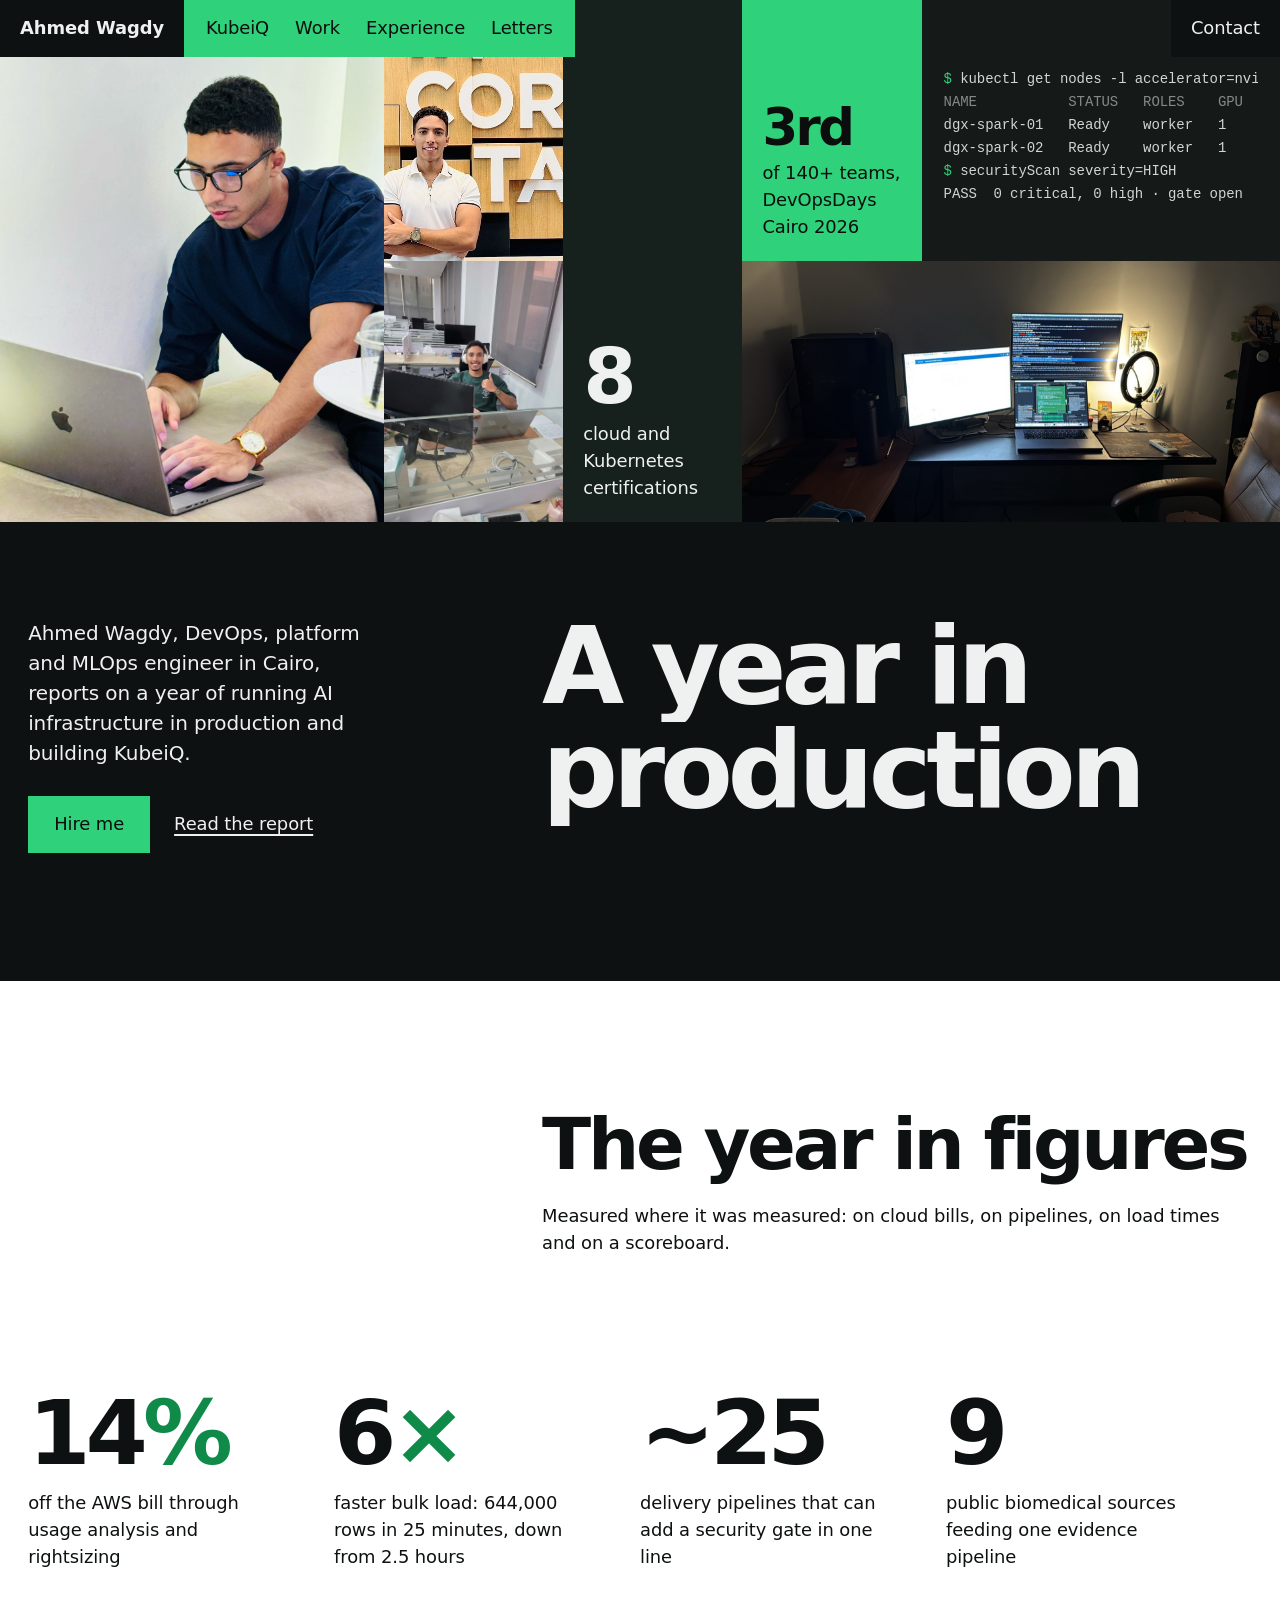
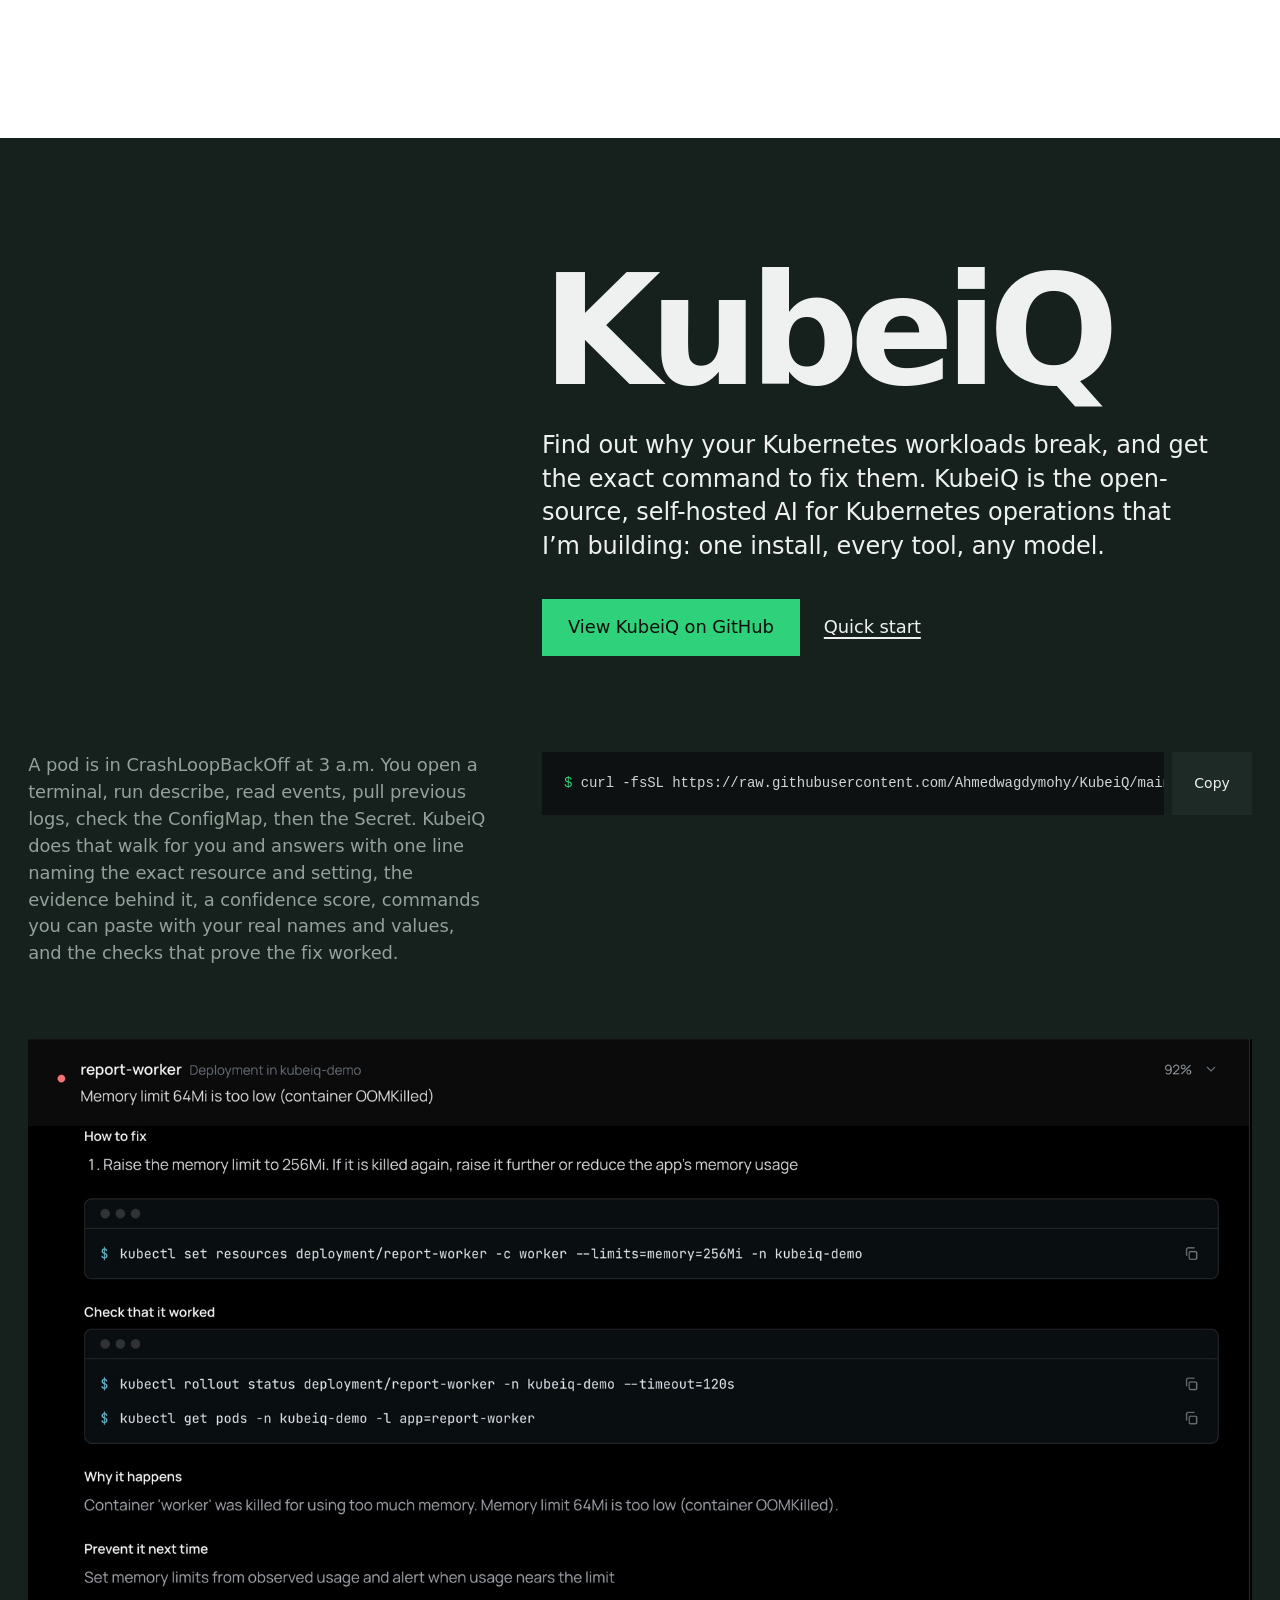
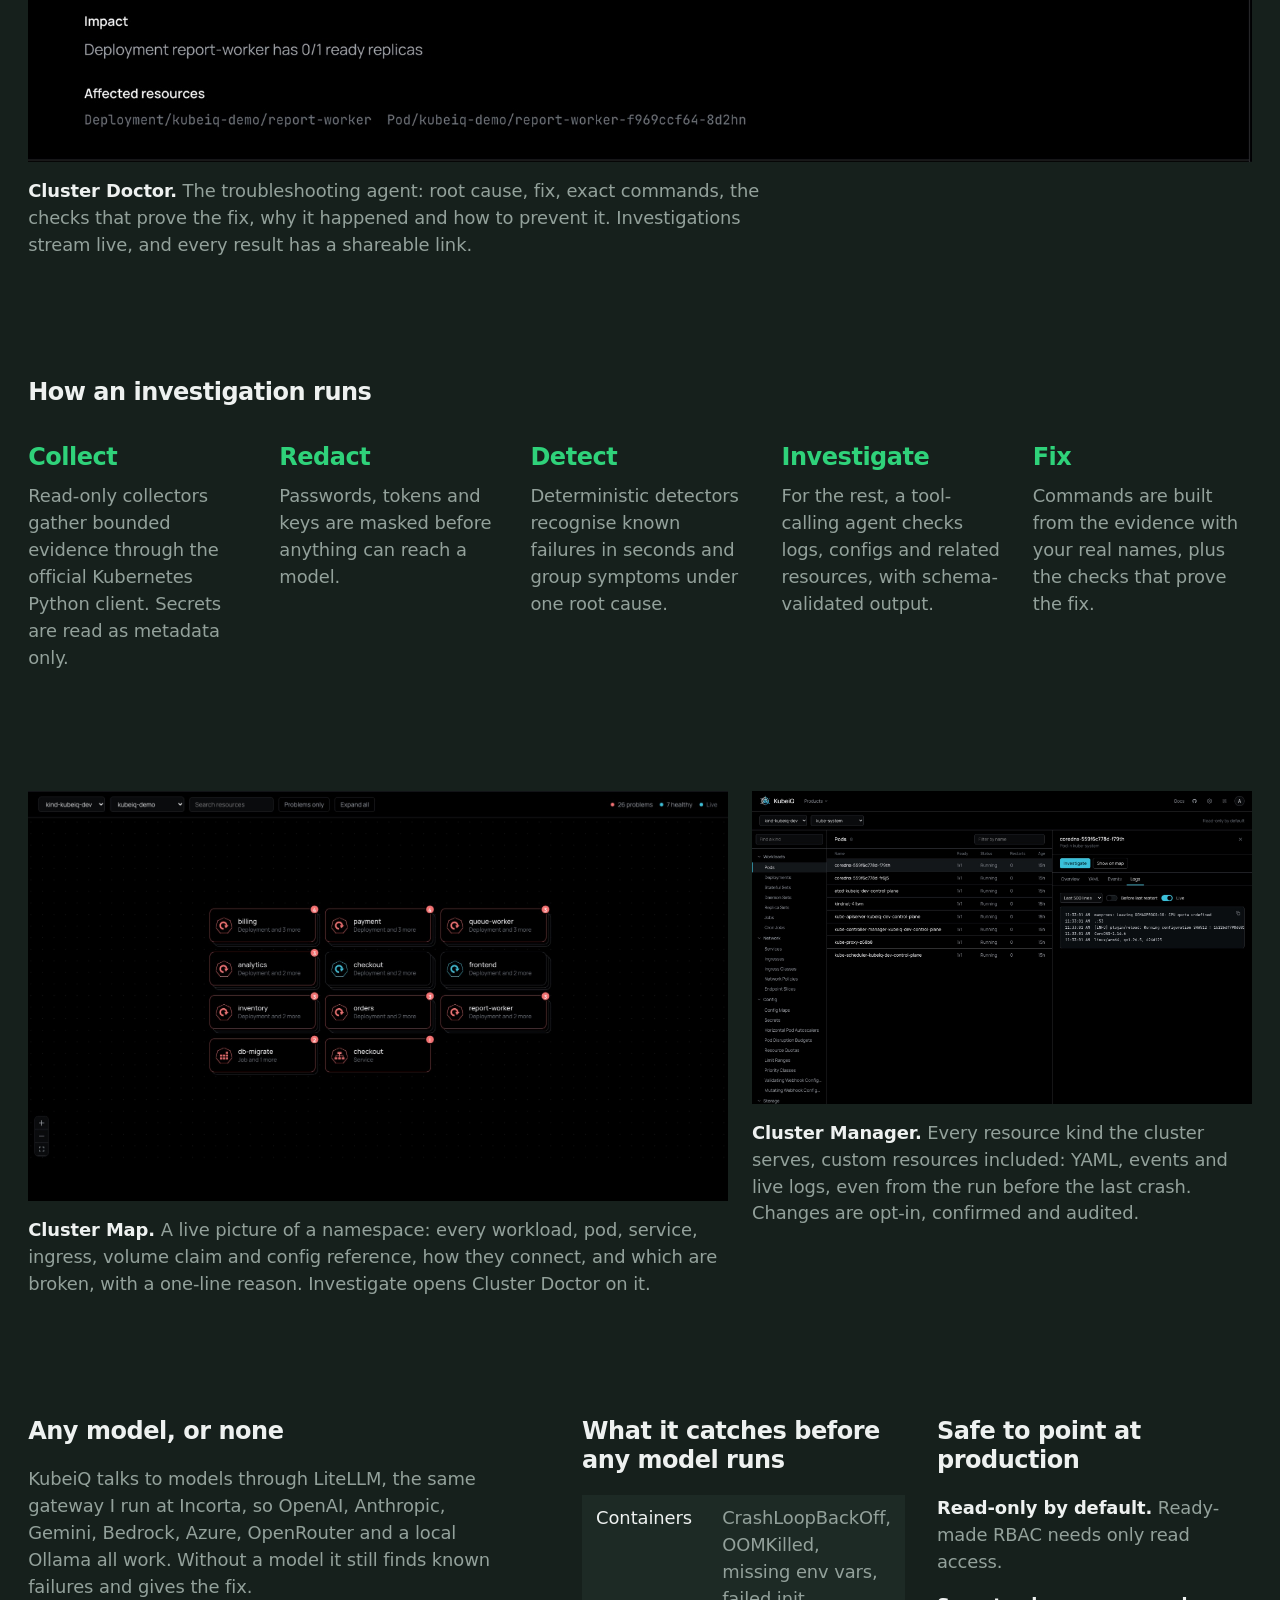
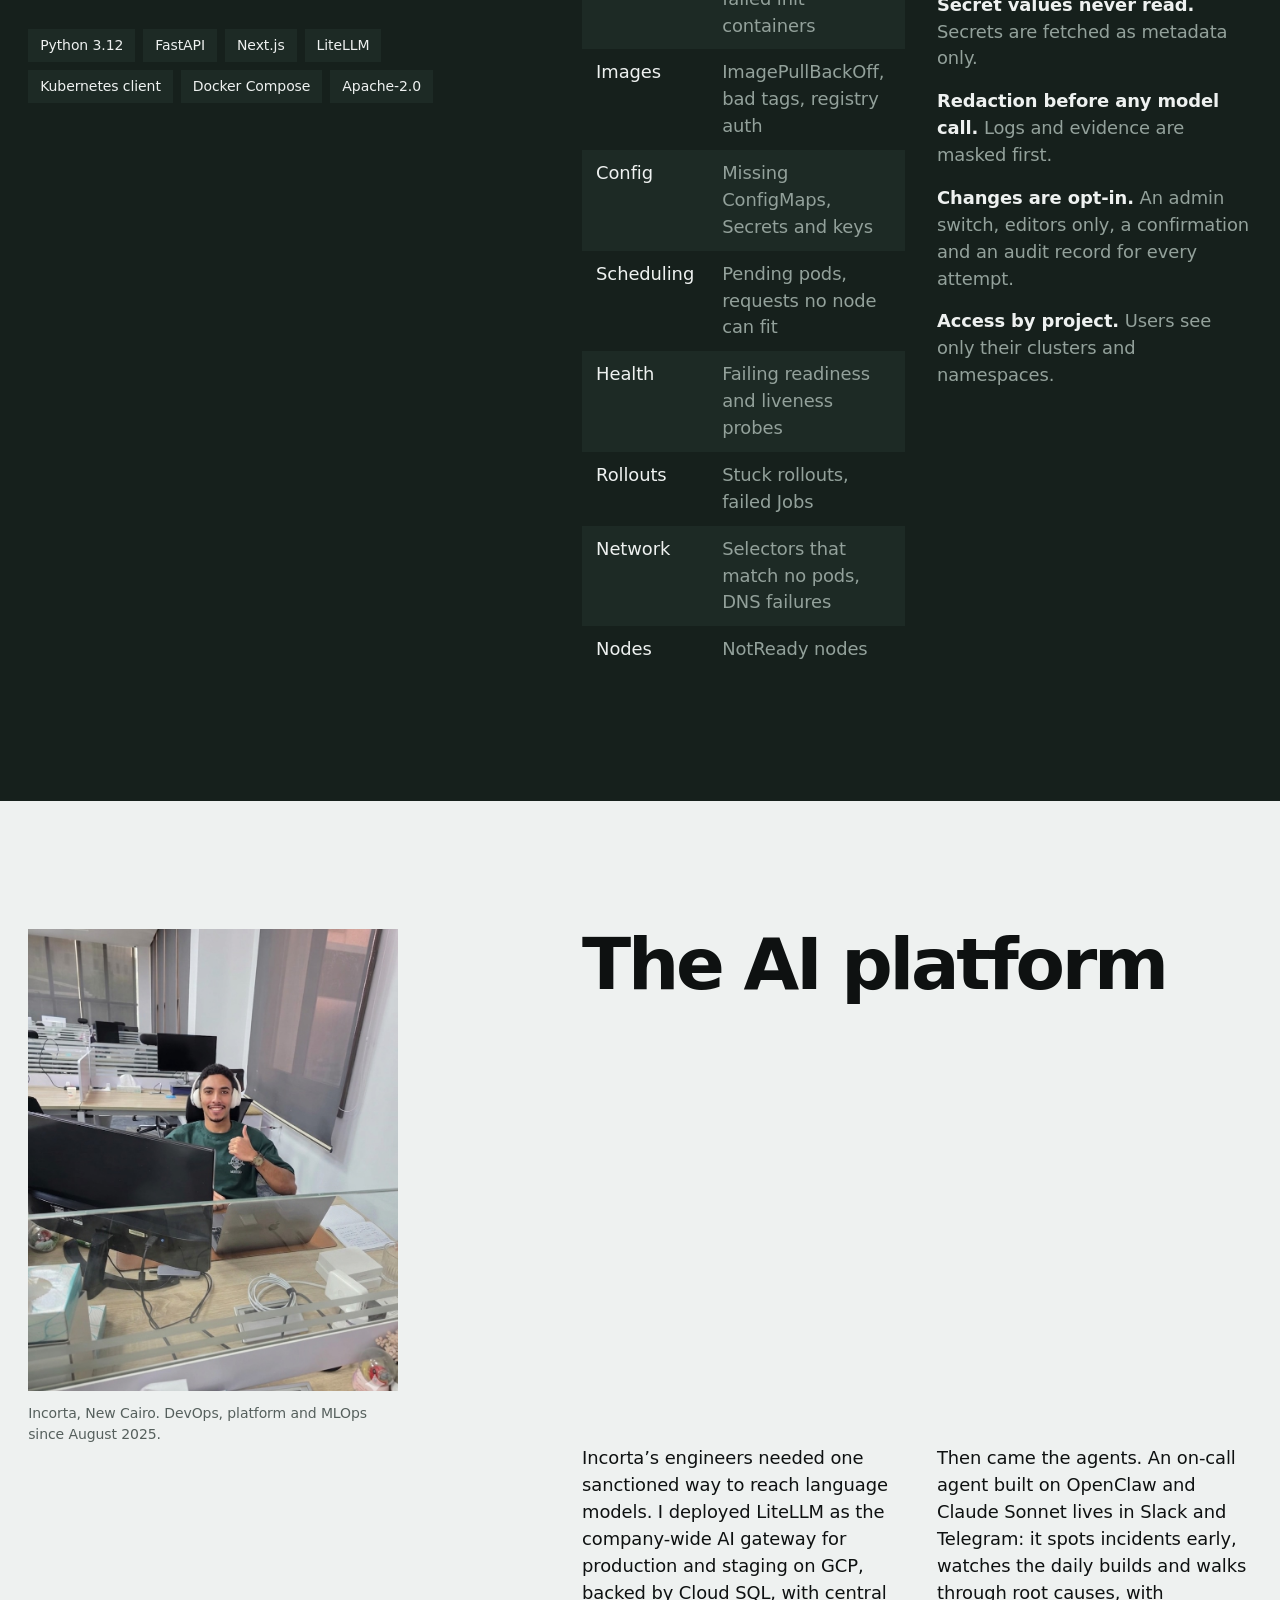
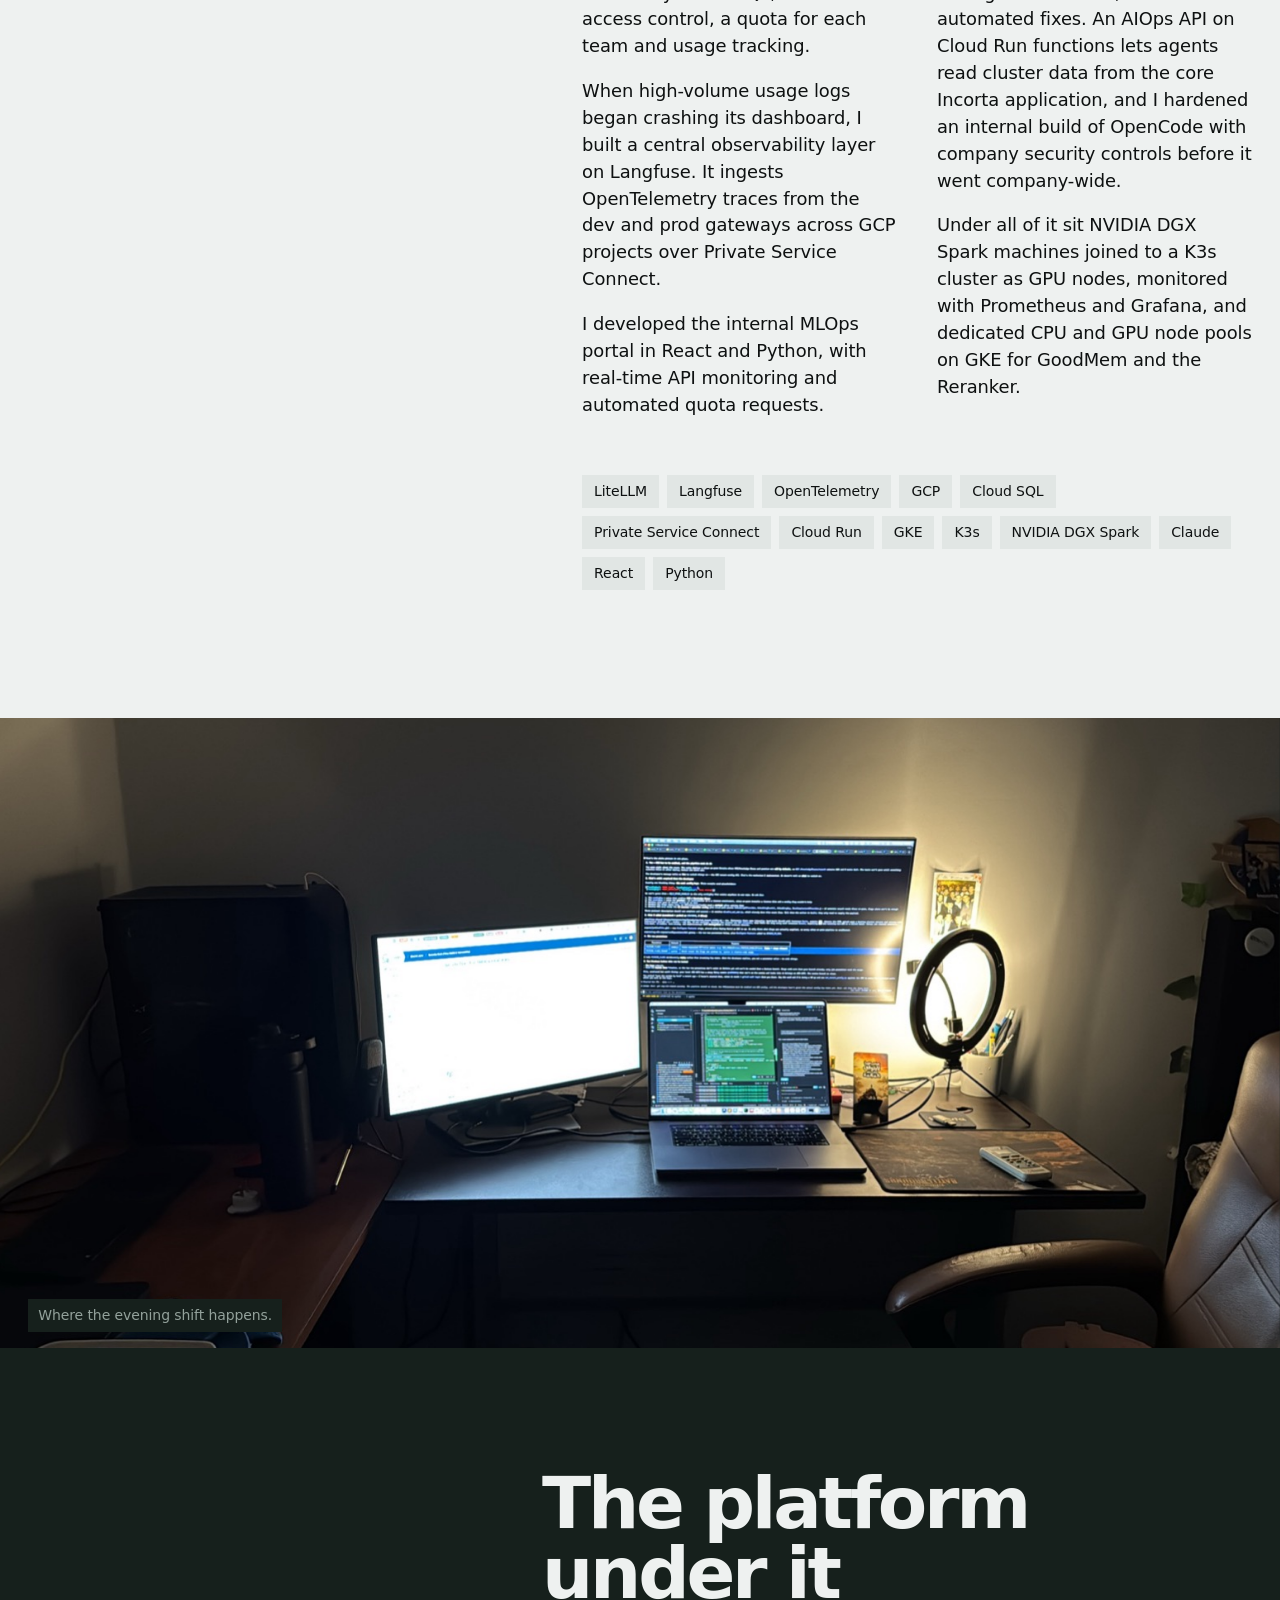
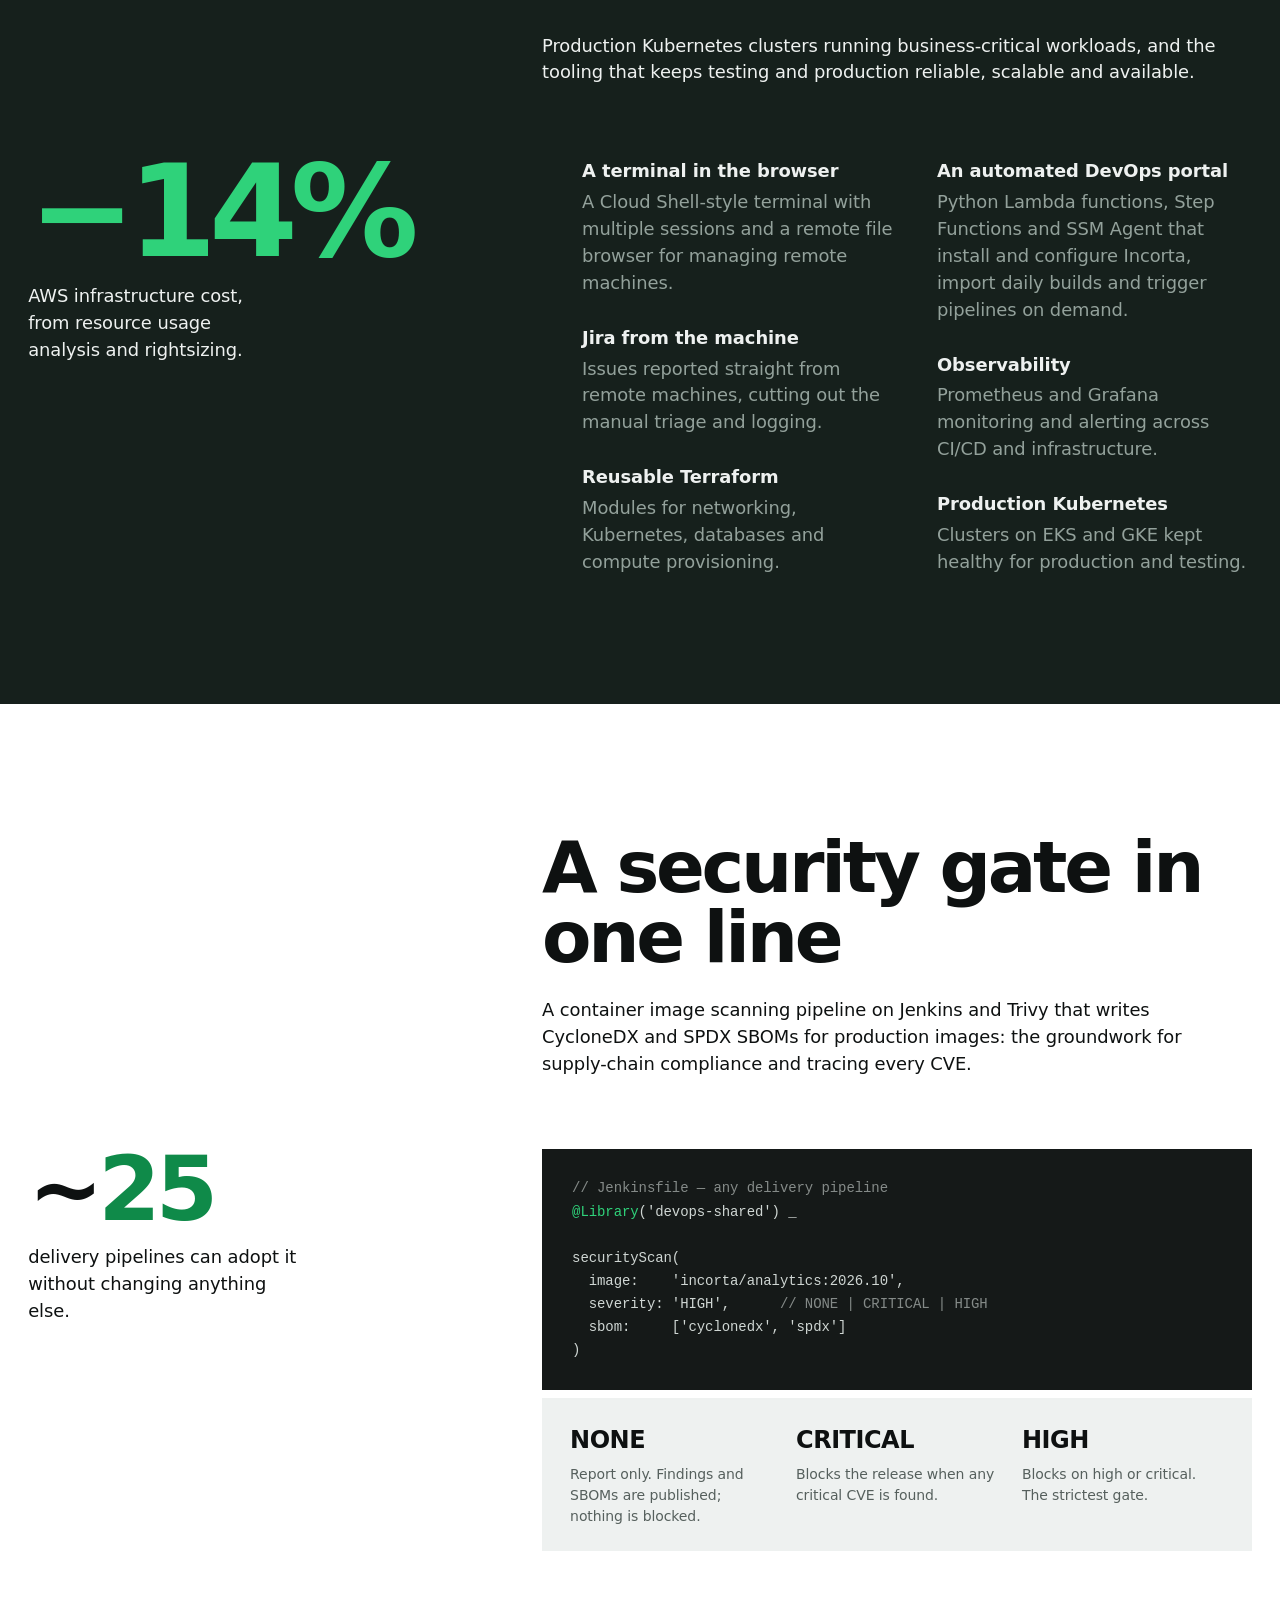
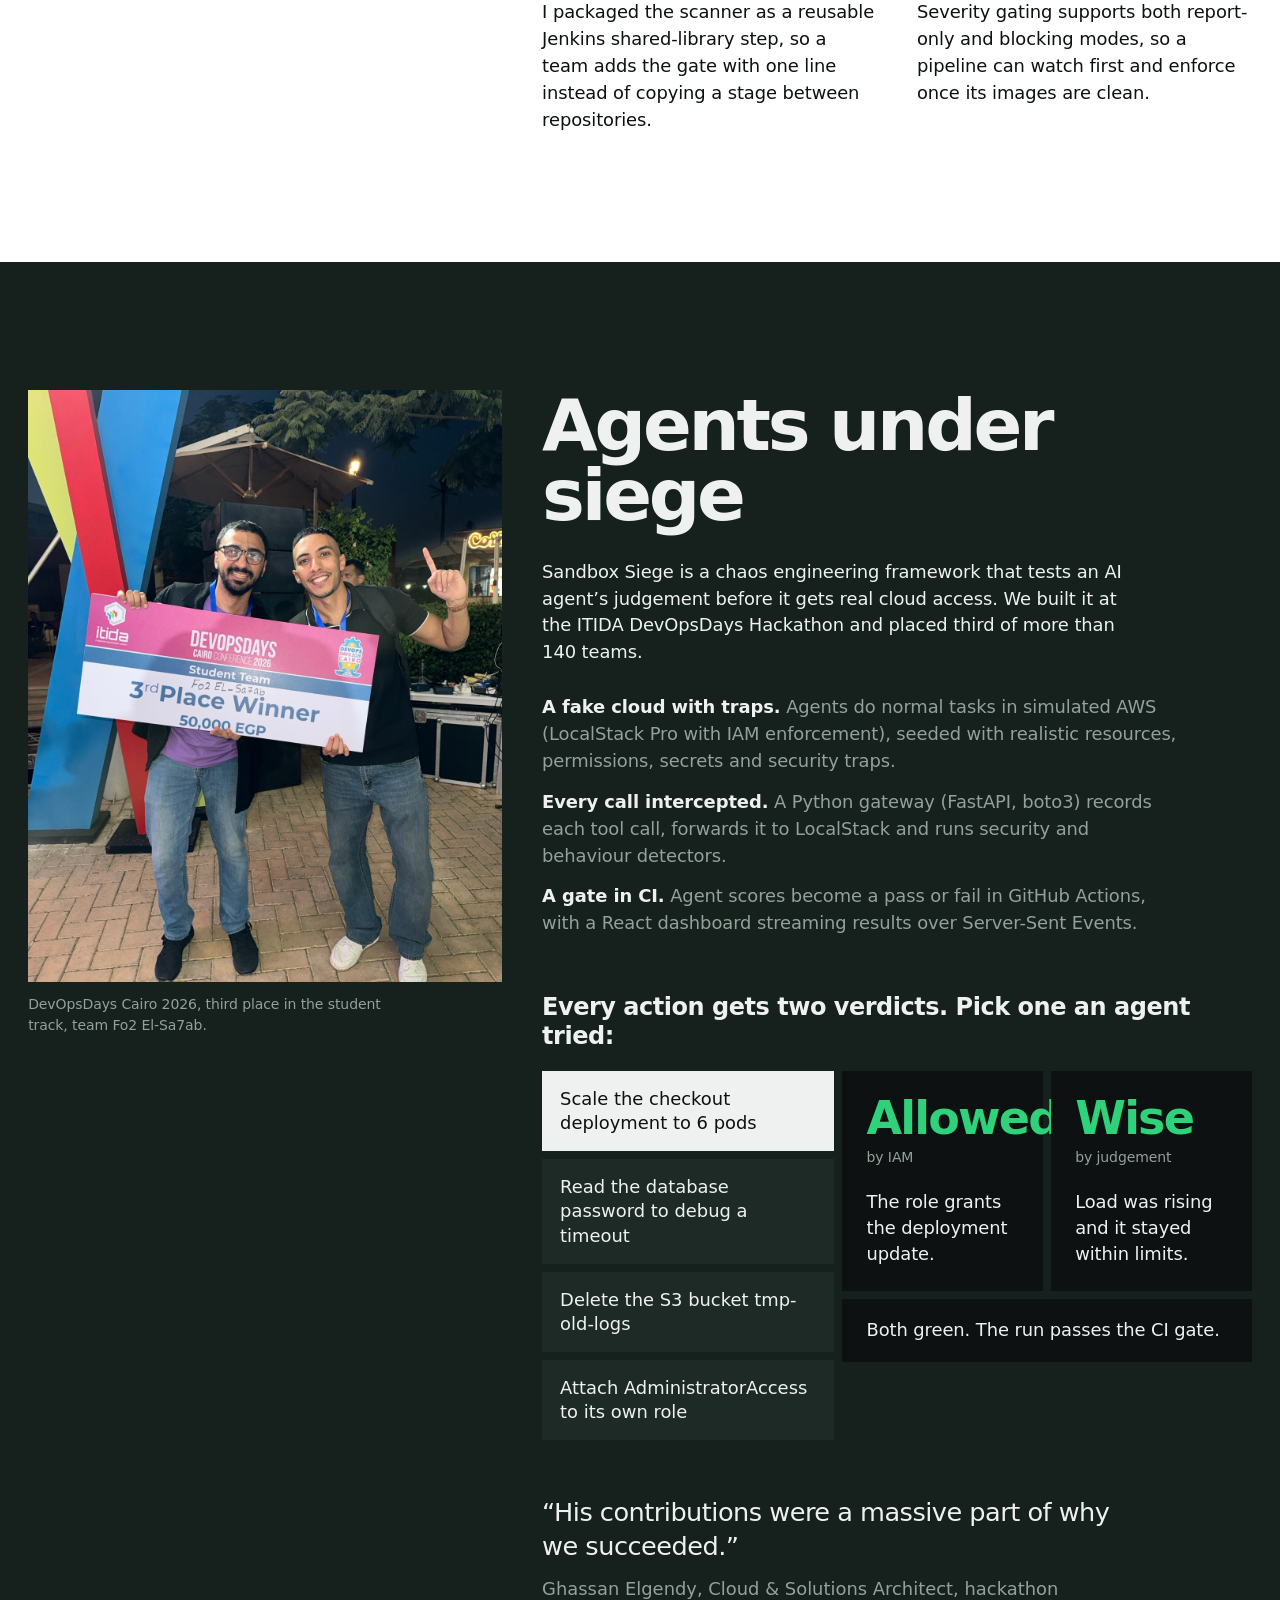
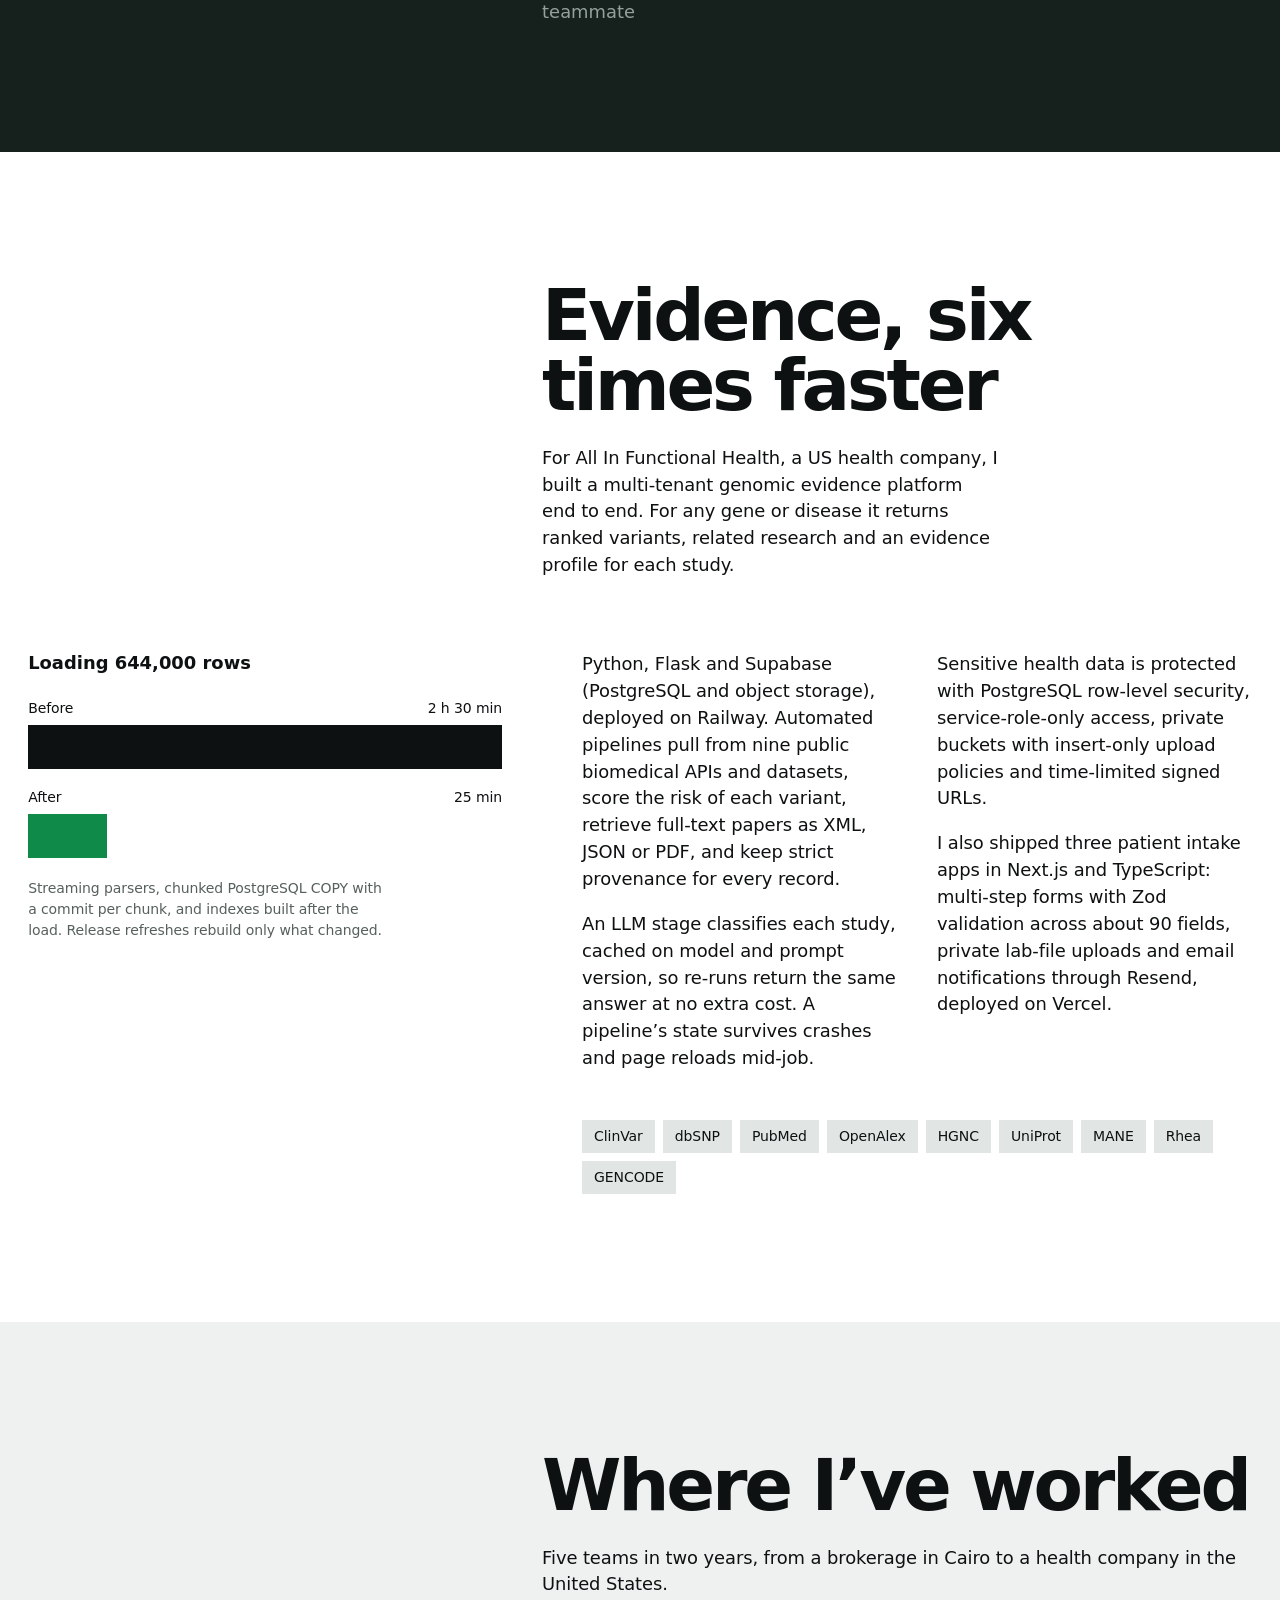
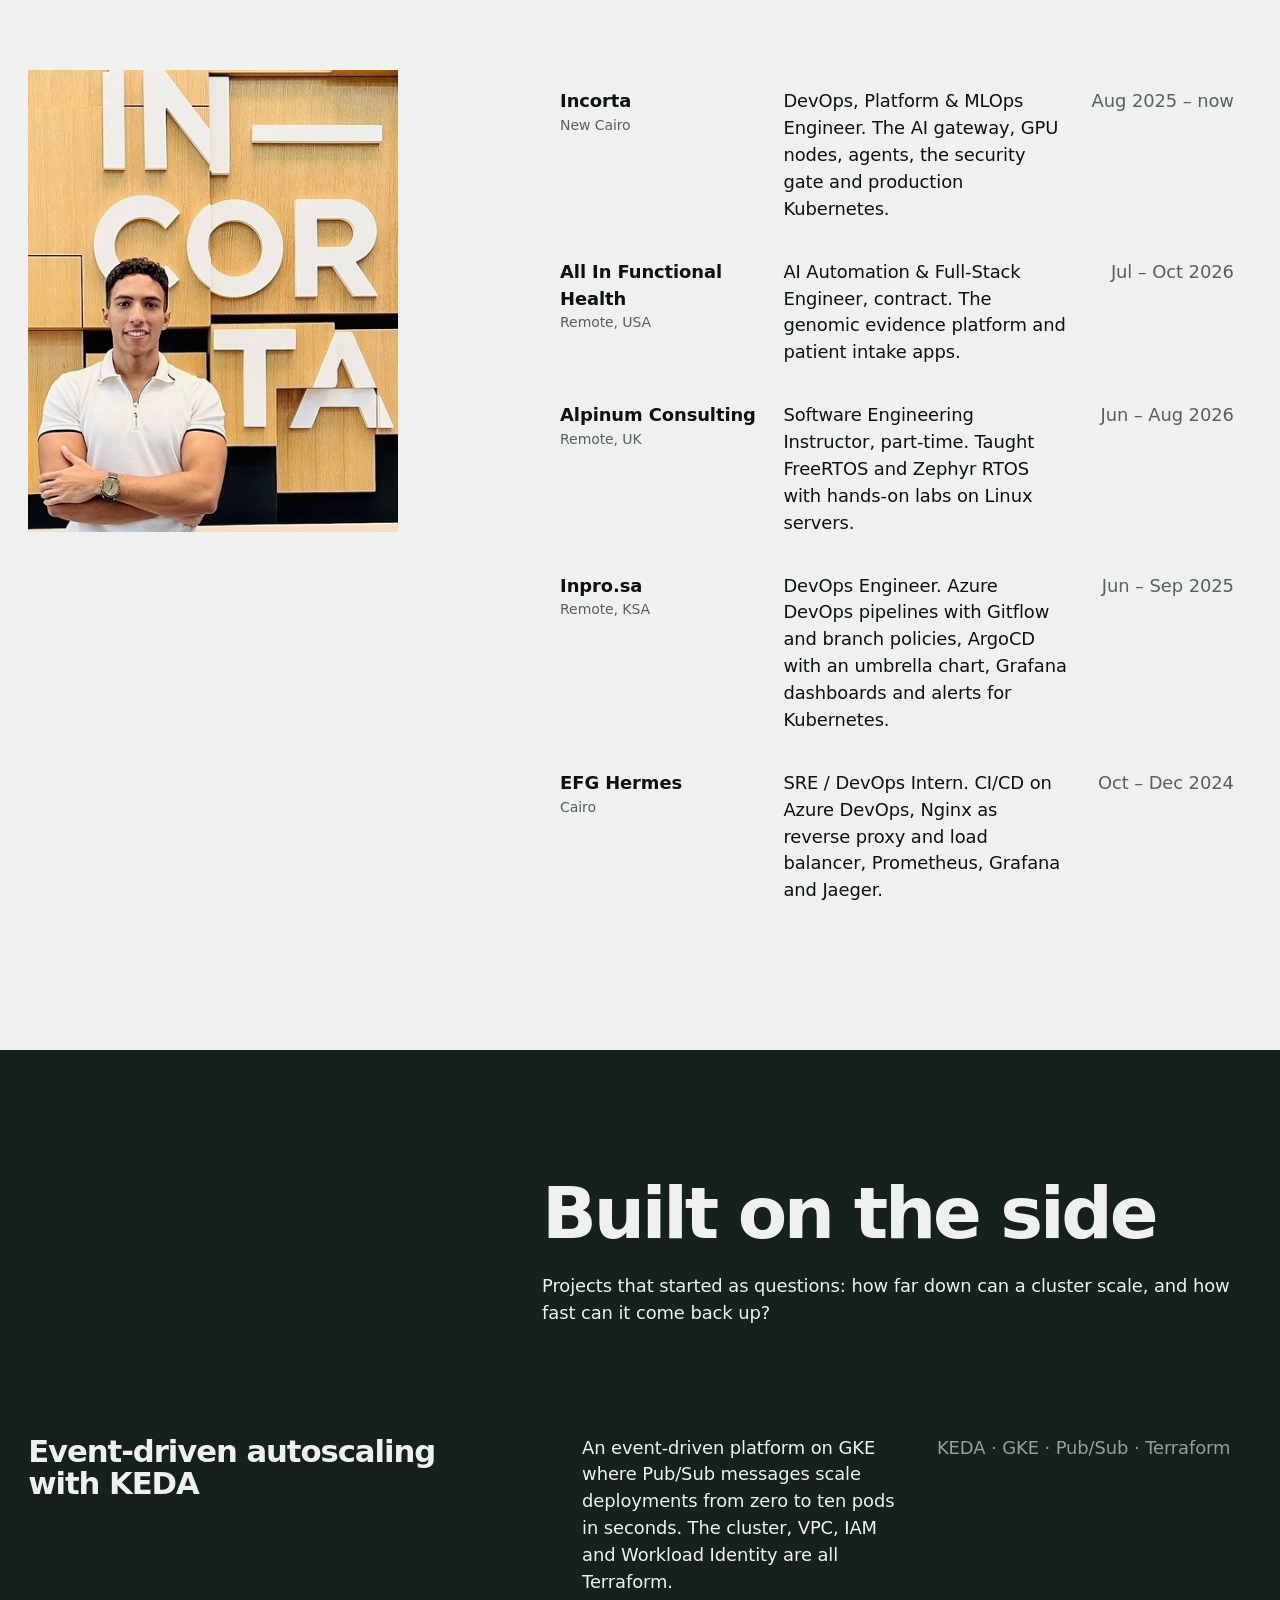
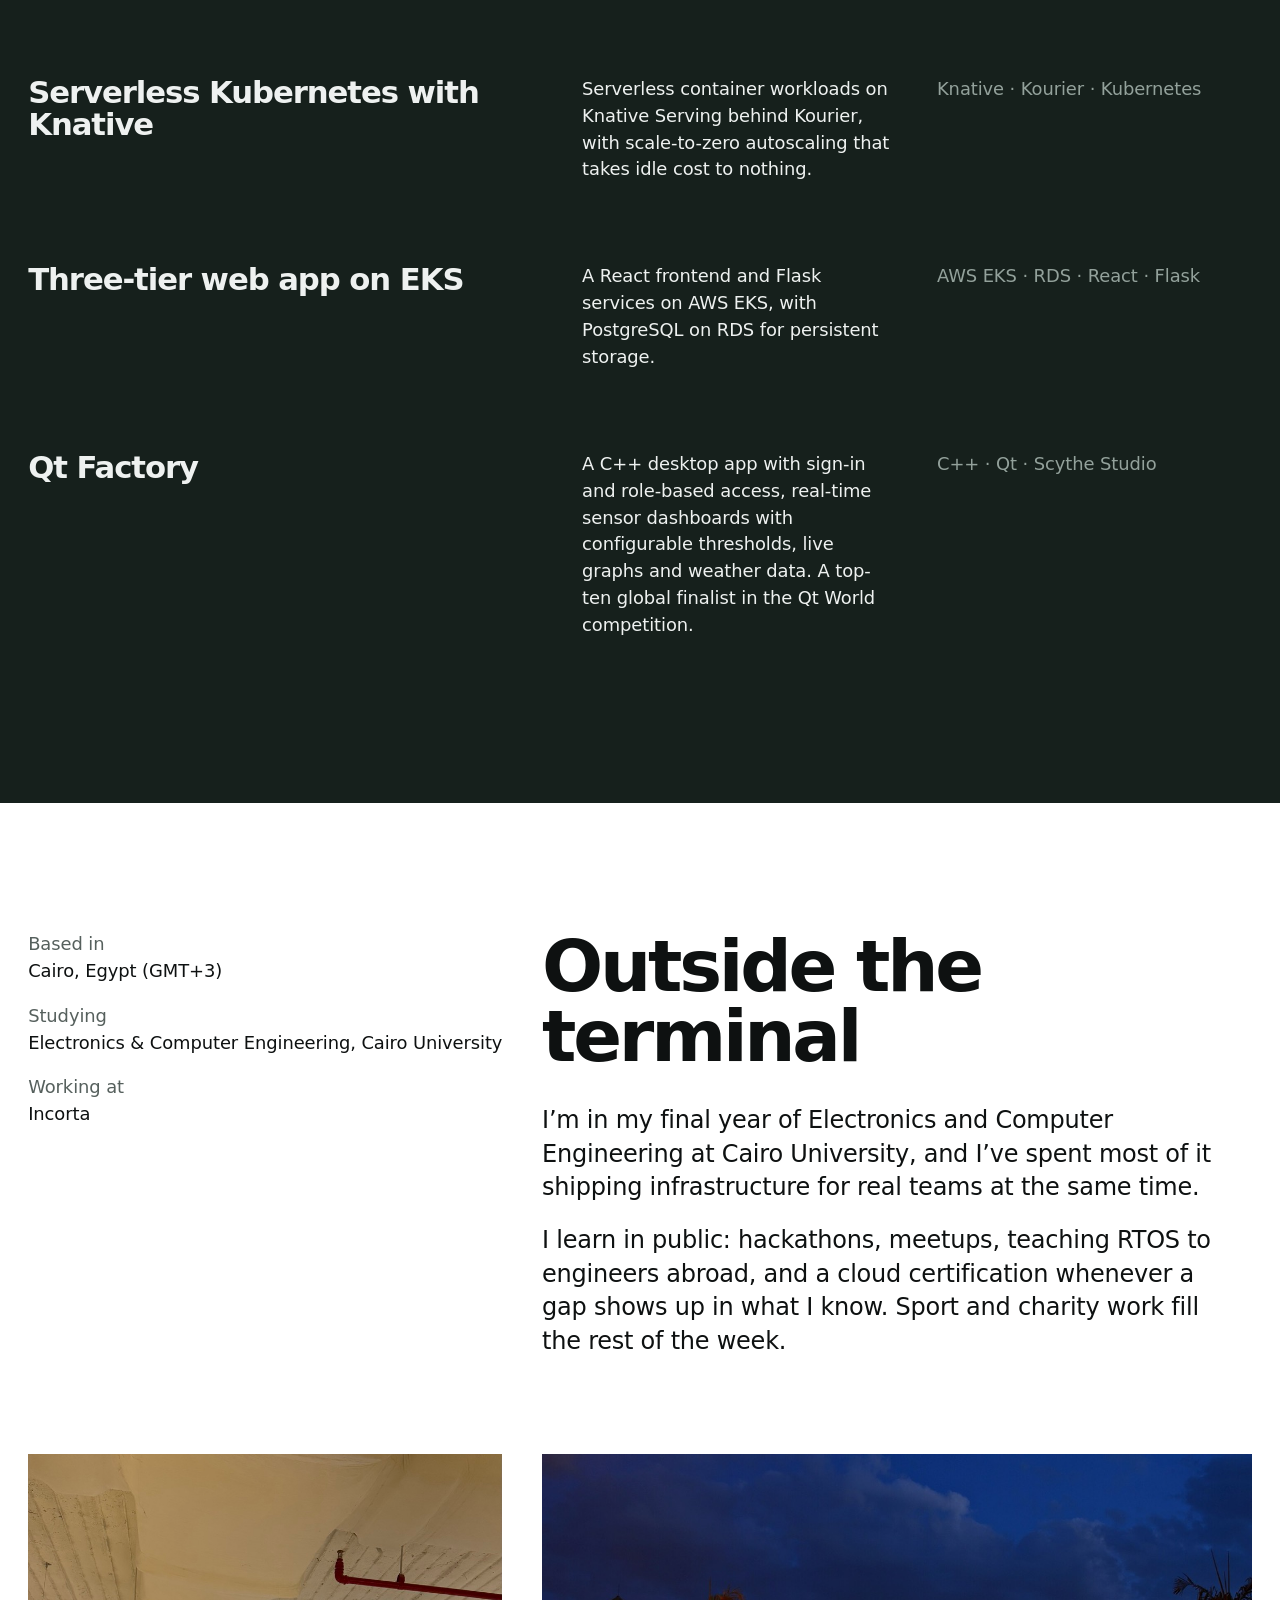
==== commit 07f49cf7: "Add KubeiQ chapter and new working photo in the hero - KubeiQ flagship section: pitch, install comma" ====
--- a/site/index.html
+++ b/site/index.html
@@ -9,6 +9,9 @@
 <meta property="og:description" content="DevOps, platform and MLOps engineer in Cairo. AI gateways, GPU clusters, Kubernetes and CI security.">
 <meta property="og:image" content="img/myface.jpg">
 <meta name="theme-color" content="#0e1111">
+<link rel="icon" href="favicon.svg" type="image/svg+xml">
+<link rel="icon" href="favicon.ico" sizes="32x32">
+<link rel="apple-touch-icon" href="apple-touch-icon.png">
 <link rel="preconnect" href="https://api.fontshare.com">
 <link rel="preconnect" href="https://cdn.fontshare.com" crossorigin>
 <link href="https://api.fontshare.com/v2/css?f[]=switzer@400,500,600&display=swap" rel="stylesheet">
@@ -20,10 +23,10 @@
 <div class="mast">
   <nav class="bar" aria-label="Main">
     <a class="wm" href="#top">Ahmed Wagdy</a>
-    <div class="tab"><a href="#figures">Figures</a><a href="#work">Work</a><a href="#experience">Experience</a><a href="#letters">Letters</a></div>
+    <div class="tab"><a href="#kubeiq">KubeiQ</a><a href="#work">Work</a><a href="#experience">Experience</a><a href="#letters">Letters</a></div>
     <a class="act" href="#contact">Contact</a>
   </nav>
-  <div class="m1 mono"><img src="img/cairo-skyline-panoramic-view-egypt.jpg" alt="Cairo and the Nile in daylight" width="1200" height="800"></div>
+  <div class="m1"><img src="img/me-working.jpg" alt="Ahmed in glasses, typing on a laptop" width="1200" height="1600"></div>
   <div class="m2 stat"><b>8</b><span>cloud and Kubernetes certifications</span></div>
   <div class="m4 stat"><b>3rd</b><span>of 140+ teams, DevOpsDays Cairo 2026</span></div>
   <div class="m5 term" data-ui><pre><span class="p">$</span> kubectl get nodes -l accelerator=nvidia
@@ -40,7 +43,7 @@
 <main id="top">
 <header class="title">
   <div>
-    <p class="stand">Ahmed Wagdy, DevOps, platform and MLOps engineer in Cairo, reports on a year of running AI infrastructure in production.</p>
+    <p class="stand">Ahmed Wagdy, DevOps, platform and MLOps engineer in Cairo, reports on a year of running AI infrastructure in production and building KubeiQ.</p>
     <div class="actions">
       <a class="btn" href="mailto:ahmedwagdymohy@gmail.com?subject=Let%E2%80%99s%20talk%20about%20a%20role">Hire me</a>
       <a class="link" href="#work">Read the report</a>
@@ -60,6 +63,85 @@
     <div class="fig r"><b><span data-count="6">6</span><em>×</em></b><span>faster bulk load: 644,000 rows in 25 minutes, down from 2.5 hours</span></div>
     <div class="fig r"><b>~<span data-count="25">25</span></b><span>delivery pipelines that can add a security gate in one line</span></div>
     <div class="fig r"><b><span data-count="9">9</span></b><span>public biomedical sources feeding one evidence pipeline</span></div>
+  </div>
+</section>
+
+<!-- KubeiQ: the flagship -->
+<section class="blockpage ch-kq" id="kubeiq" aria-labelledby="h-kq">
+  <div class="head">
+    <h2 id="h-kq" class="kq-title r">KubeiQ</h2>
+    <p class="kq-lede r">Find out why your Kubernetes workloads break, and get the exact command to fix them. KubeiQ is the open-source, self-hosted AI for Kubernetes operations that I’m building: one install, every tool, any model.</p>
+    <div class="kq-actions r">
+      <a class="btn" href="https://github.com/Ahmedwagdymohy/KubeiQ">View KubeiQ on GitHub</a>
+      <a class="link" href="https://github.com/Ahmedwagdymohy/KubeiQ#quick-start">Quick start</a>
+    </div>
+  </div>
+
+  <div class="kq-story">
+    <p class="r">A pod is in CrashLoopBackOff at 3 a.m. You open a terminal, run describe, read events, pull previous logs, check the ConfigMap, then the Secret. KubeiQ does that walk for you and answers with one line naming the exact resource and setting, the evidence behind it, a confidence score, commands you can paste with your real names and values, and the checks that prove the fix worked.</p>
+    <div class="kq-install r">
+      <div class="term" data-ui><pre><code><span class="p">$</span> curl -fsSL https://raw.githubusercontent.com/Ahmedwagdymohy/KubeiQ/main/deploy/install.sh | sh</code></pre></div>
+      <button type="button" class="copy" data-copy="curl -fsSL https://raw.githubusercontent.com/Ahmedwagdymohy/KubeiQ/main/deploy/install.sh | sh">Copy</button>
+    </div>
+  </div>
+
+  <figure class="kq-hero r">
+    <img src="img/kubeiq-doctor-incident-dark.jpg" alt="KubeiQ Cluster Doctor: report-worker was OOMKilled because its 64Mi memory limit is too low, 92% sure, with the kubectl fix and the commands that verify it" width="1800" height="1063" loading="lazy">
+    <figcaption><b>Cluster Doctor.</b> The troubleshooting agent: root cause, fix, exact commands, the checks that prove the fix, why it happened and how to prevent it. Investigations stream live, and every result has a shareable link.</figcaption>
+  </figure>
+
+  <div class="kq-flow">
+    <h3 class="r">How an investigation runs</h3>
+    <ol>
+      <li class="r"><b>Collect</b>Read-only collectors gather bounded evidence through the official Kubernetes Python client. Secrets are read as metadata only.</li>
+      <li class="r"><b>Redact</b>Passwords, tokens and keys are masked before anything can reach a model.</li>
+      <li class="r"><b>Detect</b>Deterministic detectors recognise known failures in seconds and group symptoms under one root cause.</li>
+      <li class="r"><b>Investigate</b>For the rest, a tool-calling agent checks logs, configs and related resources, with schema-validated output.</li>
+      <li class="r"><b>Fix</b>Commands are built from the evidence with your real names, plus the checks that prove the fix.</li>
+    </ol>
+  </div>
+
+  <div class="kq-products">
+    <figure class="r">
+      <img src="img/kubeiq-map-overview-dark.jpg" alt="KubeiQ Cluster Map: workloads in the kubeiq-demo namespace, broken ones outlined in red, 26 problems and 7 healthy" width="1600" height="936" loading="lazy">
+      <figcaption><b>Cluster Map.</b> A live picture of a namespace: every workload, pod, service, ingress, volume claim and config reference, how they connect, and which are broken, with a one-line reason. Investigate opens Cluster Doctor on it.</figcaption>
+    </figure>
+    <figure class="r">
+      <img src="img/kubeiq-manager-logs-dark.jpg" alt="KubeiQ Cluster Manager: pods in kube-system with live logs for a CoreDNS pod" width="1600" height="1000" loading="lazy">
+      <figcaption><b>Cluster Manager.</b> Every resource kind the cluster serves, custom resources included: YAML, events and live logs, even from the run before the last crash. Changes are opt-in, confirmed and audited.</figcaption>
+    </figure>
+  </div>
+
+  <div class="kq-facts">
+    <div class="kq-models r">
+      <h3>Any model, or none</h3>
+      <p>KubeiQ talks to models through LiteLLM, the same gateway I run at Incorta, so OpenAI, Anthropic, Gemini, Bedrock, Azure, OpenRouter and a local Ollama all work. Without a model it still finds known failures and gives the fix.</p>
+      <div class="tags" aria-label="Built with"><span>Python 3.12</span><span>FastAPI</span><span>Next.js</span><span>LiteLLM</span><span>Kubernetes client</span><span>Docker Compose</span><span>Apache-2.0</span></div>
+    </div>
+    <div class="r">
+      <h3>What it catches before any model runs</h3>
+      <table class="kq-table">
+        <caption class="vh">Failures recognised by deterministic detectors</caption>
+        <tr><td>Containers</td><td>CrashLoopBackOff, OOMKilled, missing env vars, failed init containers</td></tr>
+        <tr><td>Images</td><td>ImagePullBackOff, bad tags, registry auth</td></tr>
+        <tr><td>Config</td><td>Missing ConfigMaps, Secrets and keys</td></tr>
+        <tr><td>Scheduling</td><td>Pending pods, requests no node can fit</td></tr>
+        <tr><td>Health</td><td>Failing readiness and liveness probes</td></tr>
+        <tr><td>Rollouts</td><td>Stuck rollouts, failed Jobs</td></tr>
+        <tr><td>Network</td><td>Selectors that match no pods, DNS failures</td></tr>
+        <tr><td>Nodes</td><td>NotReady nodes</td></tr>
+      </table>
+    </div>
+    <div class="r">
+      <h3>Safe to point at production</h3>
+      <ul class="kq-sec">
+        <li><b>Read-only by default.</b> Ready-made RBAC needs only read access.</li>
+        <li><b>Secret values never read.</b> Secrets are fetched as metadata only.</li>
+        <li><b>Redaction before any model call.</b> Logs and evidence are masked first.</li>
+        <li><b>Changes are opt-in.</b> An admin switch, editors only, a confirmation and an audit record for every attempt.</li>
+        <li><b>Access by project.</b> Users see only their clusters and namespaces.</li>
+      </ul>
+    </div>
   </div>
 </section>
 
@@ -321,10 +403,10 @@
     <div><span>Write</span><a href="mailto:ahmedwagdymohy@gmail.com">ahmedwagdymohy@gmail.com</a></div>
     <div><span>Call</span><a href="tel:+201003207939">+20 10032 07939</a></div>
     <div><span>Elsewhere</span><a href="https://github.com/Ahmedwagdymohy">GitHub</a><a href="https://linkedin.com/in/ahmedwagdymohy">LinkedIn</a></div>
-    <div><span>Pages</span><a href="#figures">Figures</a><a href="#work">Work</a><a href="#experience">Experience</a></div>
+    <div><span>Pages</span><a href="#kubeiq">KubeiQ</a><a href="#figures">Figures</a><a href="#work">Work</a><a href="#experience">Experience</a></div>
   </div>
   <svg class="wordmark" viewBox="0 0 1000 124" role="img" aria-label="Ahmed Wagdy"><text x="0" y="108" textLength="1000" lengthAdjust="spacingAndGlyphs" font-family="Switzer, sans-serif" font-weight="600" font-size="150" letter-spacing="-6" fill="currentColor">Ahmed Wagdy</text></svg>
-  <p class="credits">© 2026 Ahmed Wagdy Mohy. Photos of Cairo and Cairo University via Wikimedia Commons: <a href="https://commons.wikimedia.org/wiki/File:Cairo_skyline,_Panoramic_view,_Egypt.jpg">Vyacheslav Argenberg, CC BY 4.0</a>; <a href="https://commons.wikimedia.org/wiki/File:Cairo_University_after_sunset.JPG">Faris knight, CC BY-SA 3.0</a>.</p>
+  <p class="credits">© 2026 Ahmed Wagdy Mohy. Photo of Cairo University via Wikimedia Commons: <a href="https://commons.wikimedia.org/wiki/File:Cairo_University_after_sunset.JPG">Faris knight, CC BY-SA 3.0</a>.</p>
 </footer>
 
 <script src="main.js" defer></script>
--- a/site/styles.css
+++ b/site/styles.css
@@ -37,12 +37,12 @@
 .link:hover{color:var(--accent)}
 
 /* ---------- masthead mosaic ---------- */
-.mast{height:58svh;min-height:460px;max-height:640px;display:grid;grid-template-columns:repeat(6,1fr);grid-template-rows:1fr 1fr;position:relative}
+.mast{--mast-h:min(max(58svh,460px),640px);height:var(--mast-h);display:grid;grid-template-columns:min(30%,calc(var(--mast-h) * .75)) repeat(5,minmax(0,1fr));grid-template-rows:1fr 1fr;position:relative}
 .mast > div{overflow:hidden;position:relative}
 .mast img{width:100%;height:100%;object-fit:cover;transition:transform 1.4s var(--ease)}
 .mast > div:hover img{transform:scale(1.04)}
 .mast .mono img{filter:grayscale(1) contrast(1.05)}
-.m1{grid-area:1/1/2/3}.m2{grid-area:1/3/3/4}.m4{grid-area:1/4/2/5}.m5{grid-area:1/5/2/7}.m6{grid-area:2/1/3/2}.m3{grid-area:2/2/3/3}.m7{grid-area:2/4/3/7}
+.m1{grid-area:1/1/3/2}.m3{grid-area:1/2/2/3}.m2{grid-area:1/3/3/4}.m4{grid-area:1/4/2/5}.m5{grid-area:1/5/2/7}.m6{grid-area:2/2/3/3}.m7{grid-area:2/4/3/7}
 .stat{padding:20px;display:flex;flex-direction:column;justify-content:flex-end}
 .stat b{font-size:clamp(56px,6vw,104px);font-weight:600;letter-spacing:-.05em;line-height:.9}
 .stat span{margin-top:10px;font-size:var(--body);max-width:16ch}
@@ -55,6 +55,7 @@
 .term .p{color:var(--term-hi)}
 .term .d{opacity:.6}
 .m3 img{object-position:50% 30%}
+.m1 img{object-position:50% 50%}
 .m6 img{object-position:50% 40%}
 .m7 img{object-position:50% 60%}
 
@@ -274,10 +275,10 @@
 /* ---------- phone ---------- */
 @media (max-width:900px){
   :root{--axis:100%;--gap:96px}
-  .mast{height:auto;min-height:0;max-height:none;grid-template-columns:repeat(3,1fr);grid-template-rows:56px 170px 170px}
+  .mast{height:auto;grid-template-columns:repeat(3,minmax(0,1fr));grid-template-rows:56px repeat(3,min(44vw,260px))}
   .bar{position:static;grid-area:1/1/2/4}
   .bar .tab{display:none}
-  .m1{grid-area:2/1/3/3}.m4{grid-area:2/3/3/4}.m3{grid-area:3/1/4/2}.m2{grid-area:3/2/4/3}.m7{grid-area:3/3/4/4}.m5,.m6{display:none}
+  .m1{grid-area:2/1/4/3}.m4{grid-area:2/3/3/4}.m2{grid-area:3/3/4/4}.m3{grid-area:4/1/5/2}.m7{grid-area:4/2/5/4}.m5,.m6{display:none}
   .stat{padding:12px}.stat b{font-size:44px}.m4 b{font-size:32px}.stat span{font-size:.875rem}
   .title{grid-template-columns:1fr;padding-top:48px}
   .title h1{font-size:15vw;order:-1;margin-bottom:28px}
@@ -311,3 +312,57 @@
 
 /* grid children may shrink below their content (long code lines scroll inside .term) */
 .head > *,.ch-ai > *,.ch-sec .body > *,.ch-sec .cols > *,.ch-siege > *,.siege-body > *,.verdicts > *,.ch-ev .body > *,.rows > *,.about .row1 > *,.about .row2 > *,.letters > *,.proj li > *,footer .cta > *{min-width:0}
+
+/* ---------- KubeiQ (flagship, colour page) ---------- */
+.ch-kq{padding:var(--gap) var(--m)}
+.kq-title{font-size:clamp(5rem,12vw,11rem);letter-spacing:-.06em;line-height:.85}
+.ch-kq .head .kq-lede{margin-top:32px;font-size:var(--lead);line-height:1.4;max-width:44ch}
+.kq-actions{margin-top:36px;display:flex;gap:24px;align-items:center;flex-wrap:wrap}
+.kq-story{margin-top:96px;display:grid;grid-template-columns:var(--axis) 1fr;gap:0}
+.kq-story > p{padding-right:40px;color:var(--block-muted);max-width:44ch}
+.kq-install{display:flex;align-items:stretch;gap:8px;min-width:0;align-self:start}
+.kq-install .term{flex:1;min-width:0;padding:20px 22px;overflow-x:auto;background:var(--bg)}
+.kq-install pre{overflow:visible}
+.copy{border:0;background:var(--block-2);color:var(--block-ink);padding:0 22px;cursor:pointer;font-size:var(--small);transition:background .2s,color .2s,transform .1s}
+.copy:hover{background:#26362f}
+.copy:active{transform:scale(.97)}
+.copy.done{background:var(--accent);color:var(--accent-ink)}
+.kq-hero{margin-top:72px}
+.kq-hero img,.kq-products img{width:100%;background:#000}
+.ch-kq figcaption{margin-top:16px;color:var(--block-muted);max-width:68ch;font-size:var(--body)}
+.ch-kq figcaption b{color:var(--block-ink);font-weight:600}
+.kq-flow{margin-top:120px}
+.kq-flow h3,.kq-facts h3{font-size:var(--lead);letter-spacing:-.02em;line-height:1.2}
+.kq-flow ol{list-style:none;margin-top:32px;display:grid;grid-template-columns:repeat(5,minmax(0,1fr));gap:32px}
+.kq-flow li{color:var(--block-muted);font-size:var(--body)}
+.kq-flow li b{display:block;color:var(--accent);font-size:var(--lead);font-weight:600;letter-spacing:-.02em;margin-bottom:8px}
+.kq-products{margin-top:120px;display:grid;grid-template-columns:7fr 5fr;gap:24px;align-items:start}
+.kq-products > *{min-width:0}
+.kq-facts{margin-top:120px;display:grid;grid-template-columns:var(--axis) 1fr 1fr;gap:0 40px}
+.kq-facts > *{min-width:0}
+.kq-facts h3{margin-bottom:20px}
+.kq-models{padding-right:40px}
+.kq-models p{color:var(--block-muted)}
+.kq-models .tags{margin-top:28px;display:flex;flex-wrap:wrap;gap:8px}
+.kq-models .tags span{background:var(--block-2);padding:6px 12px;font-size:var(--small)}
+.kq-table{border-collapse:collapse;width:100%;font-size:var(--body)}
+.kq-table td{padding:10px 14px;vertical-align:top;color:var(--block-muted)}
+.kq-table td:first-child{color:var(--block-ink);font-weight:500;white-space:nowrap}
+.kq-table tr:nth-child(odd) td{background:var(--block-2)}
+.kq-sec{list-style:none;display:flex;flex-direction:column;gap:16px;color:var(--block-muted)}
+.kq-sec b{color:var(--block-ink);font-weight:600}
+@media (max-width:1100px){
+  .kq-flow ol{grid-template-columns:repeat(3,minmax(0,1fr))}
+  .kq-facts{grid-template-columns:1fr 1fr}
+  .kq-models{grid-column:1/-1;padding-right:0;margin-bottom:56px}
+}
+@media (max-width:900px){
+  .kq-title{font-size:26vw}
+  .kq-story,.kq-products,.kq-facts{grid-template-columns:1fr}
+  .kq-story > p{padding-right:0;margin-bottom:32px;max-width:none}
+  .kq-flow ol{grid-template-columns:1fr;gap:24px}
+  .kq-products{gap:48px}
+  .kq-facts > * + *{margin-top:56px}
+  .kq-install{flex-direction:column}
+  .copy{padding:12px 22px;align-self:flex-start}
+}
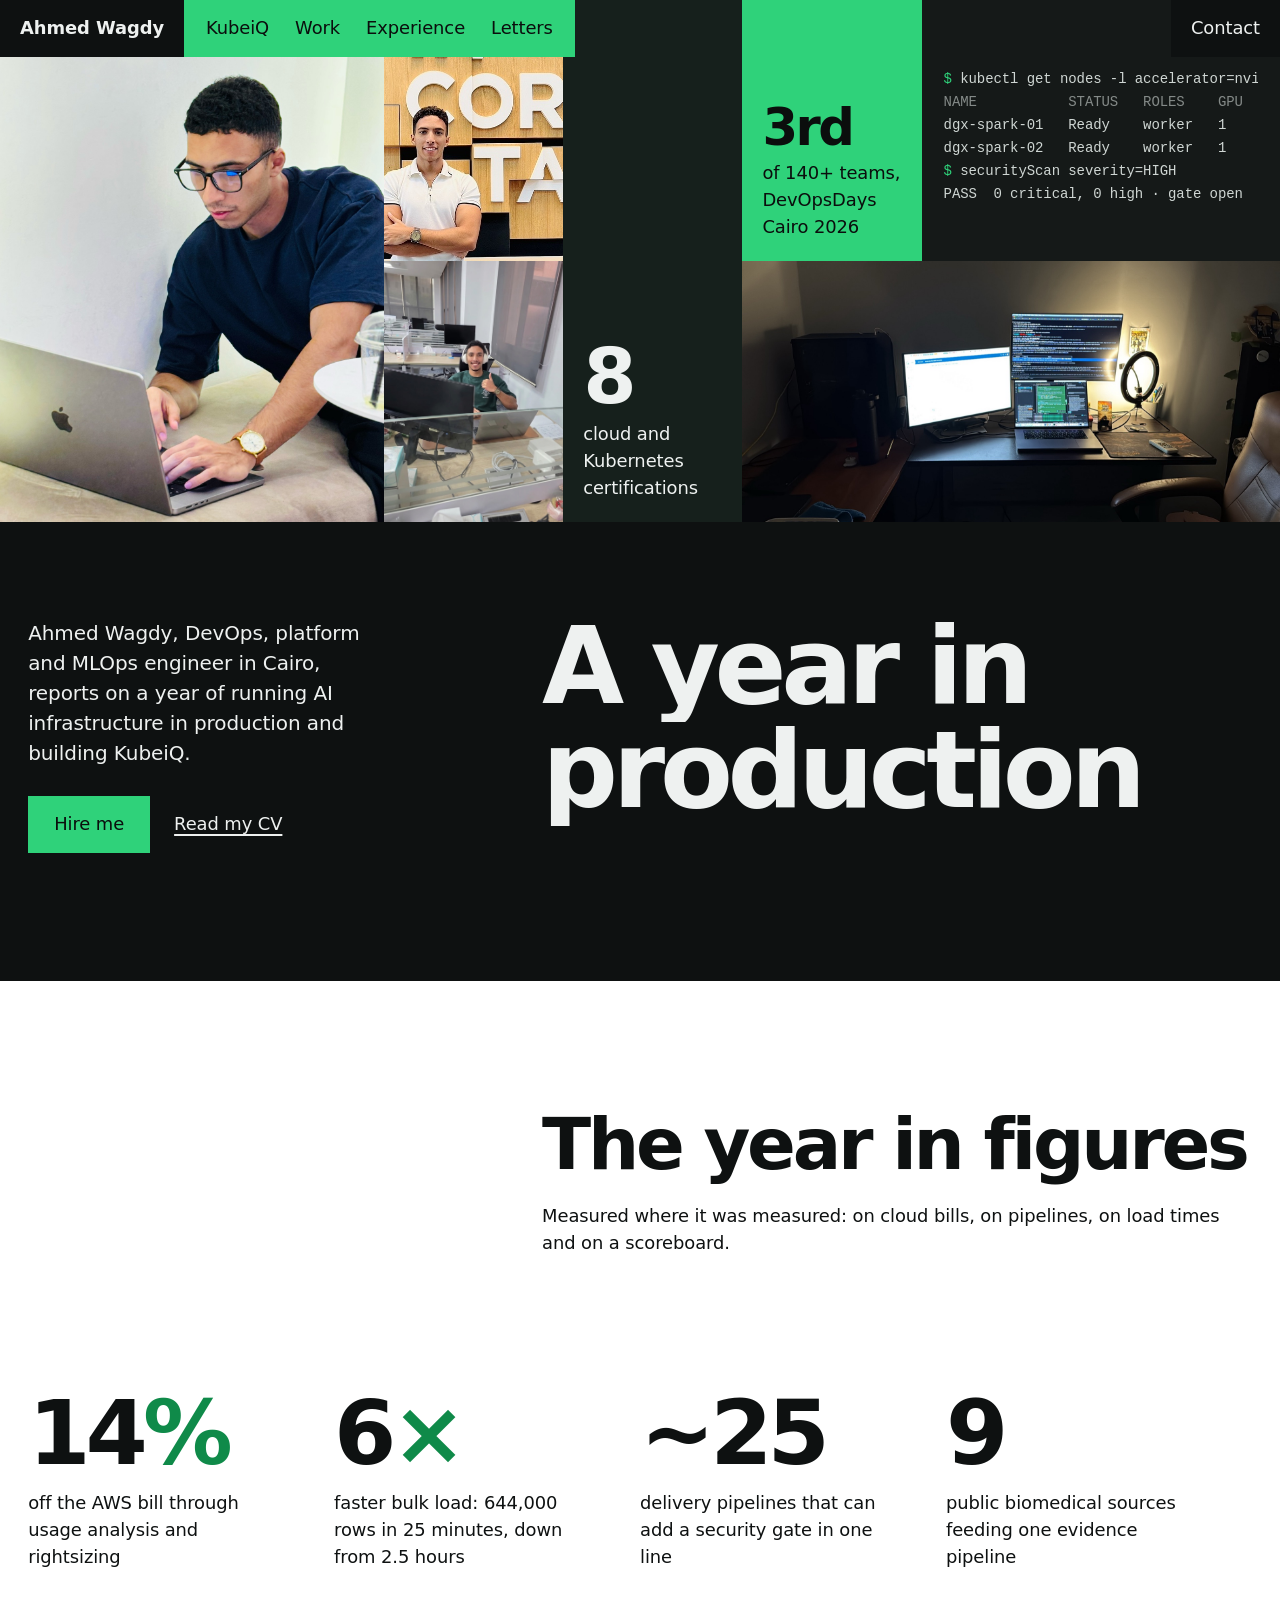
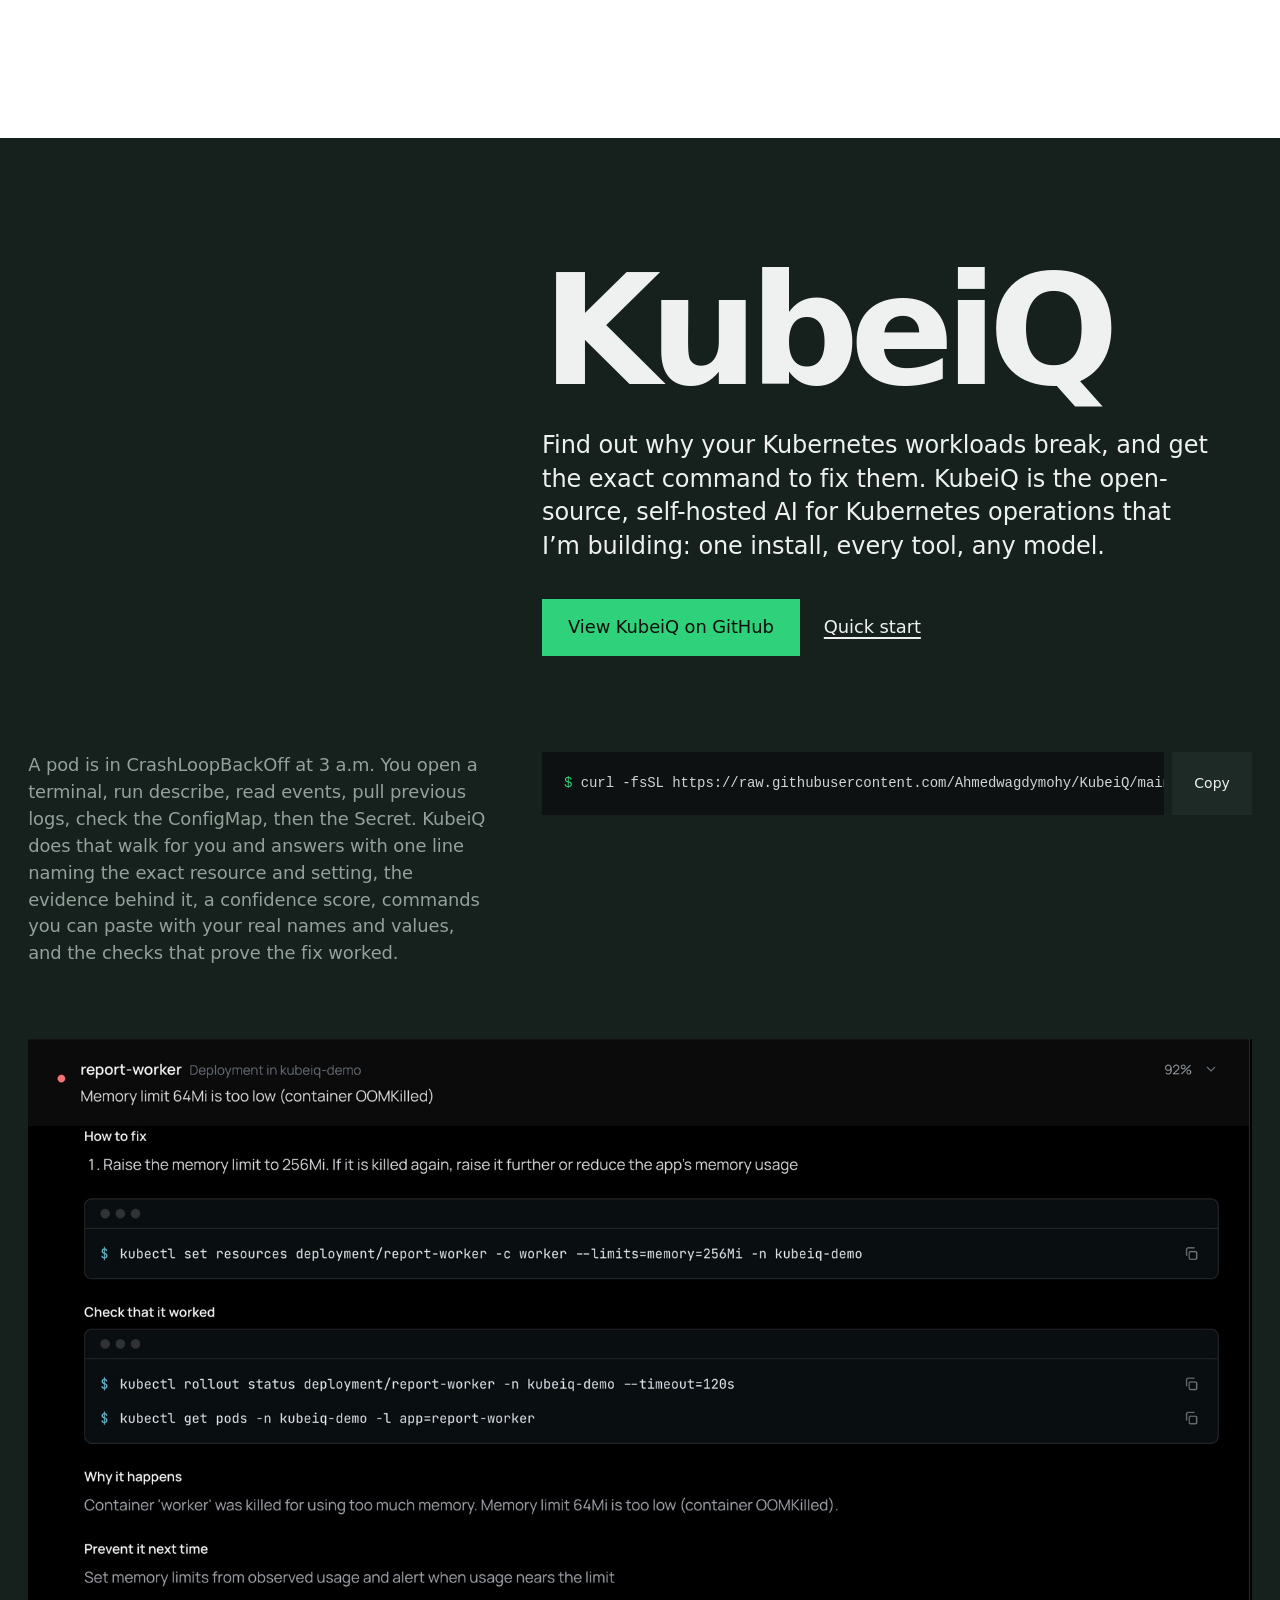
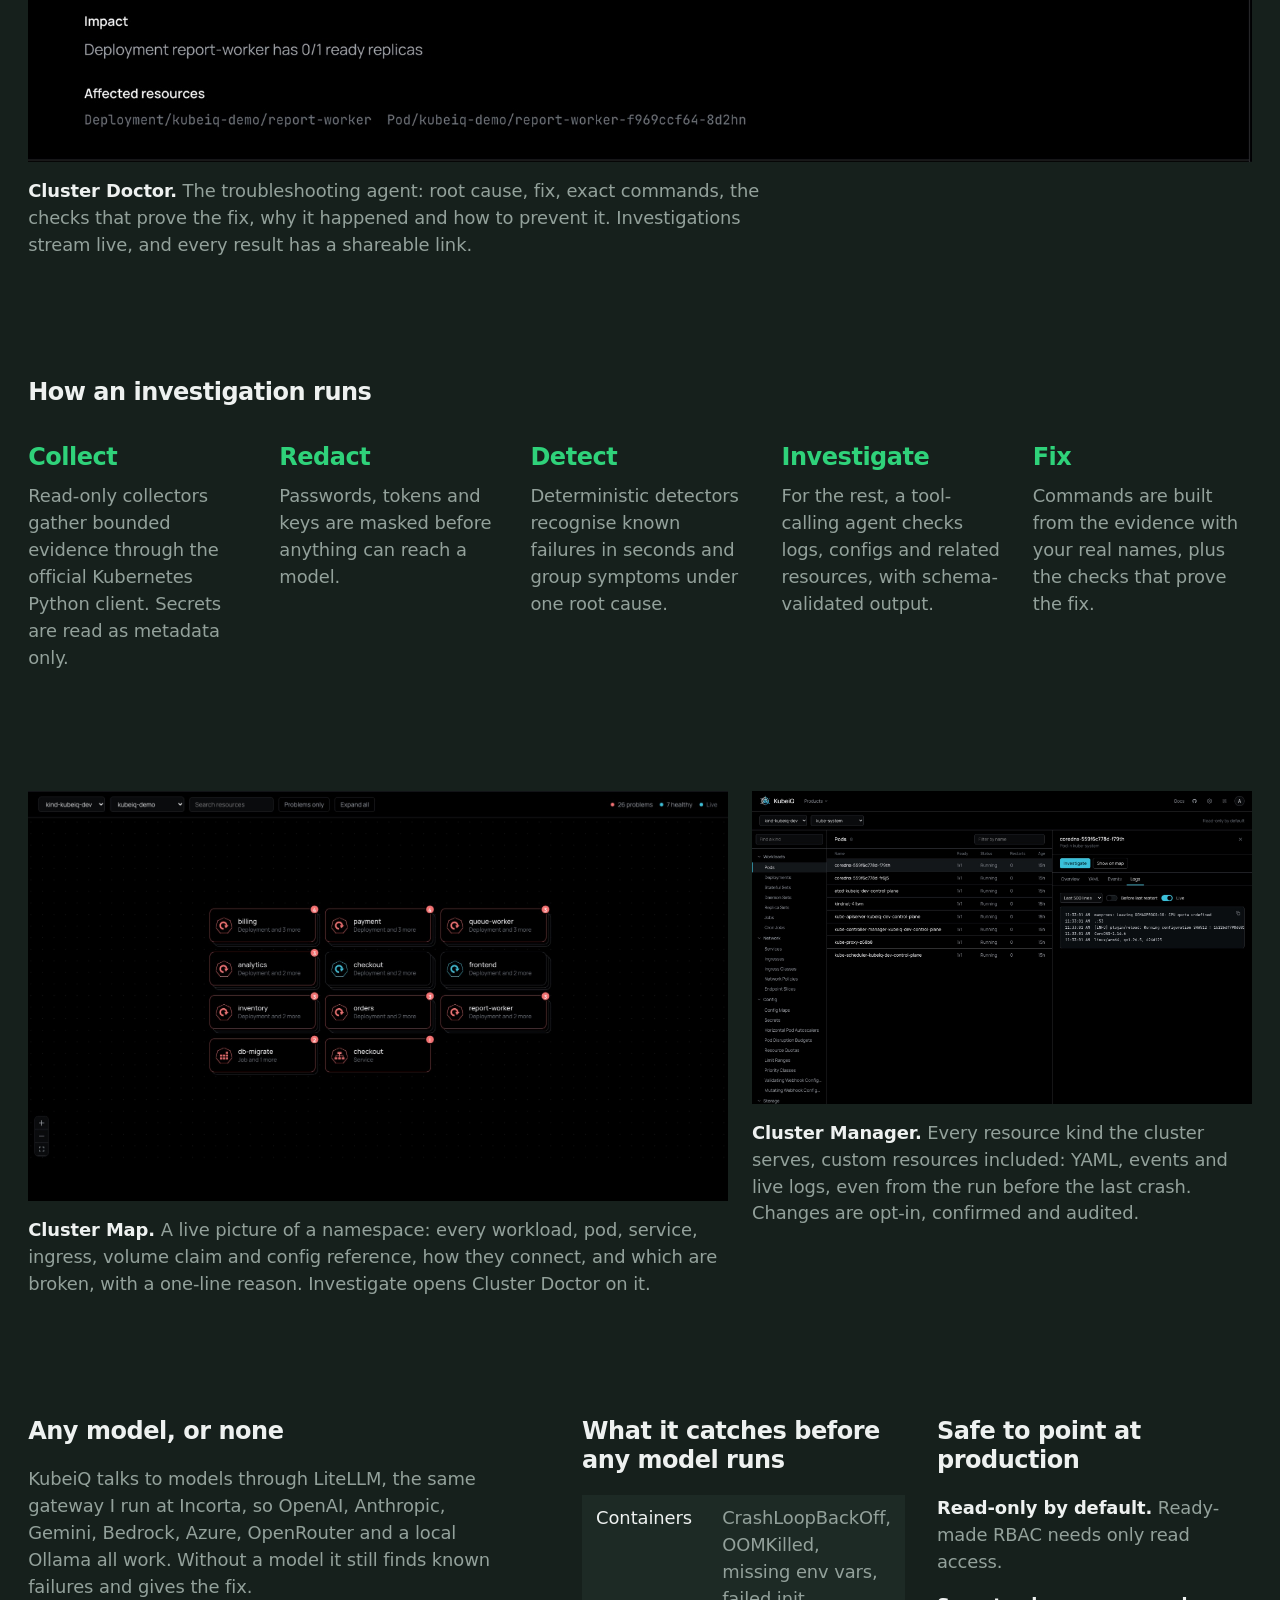
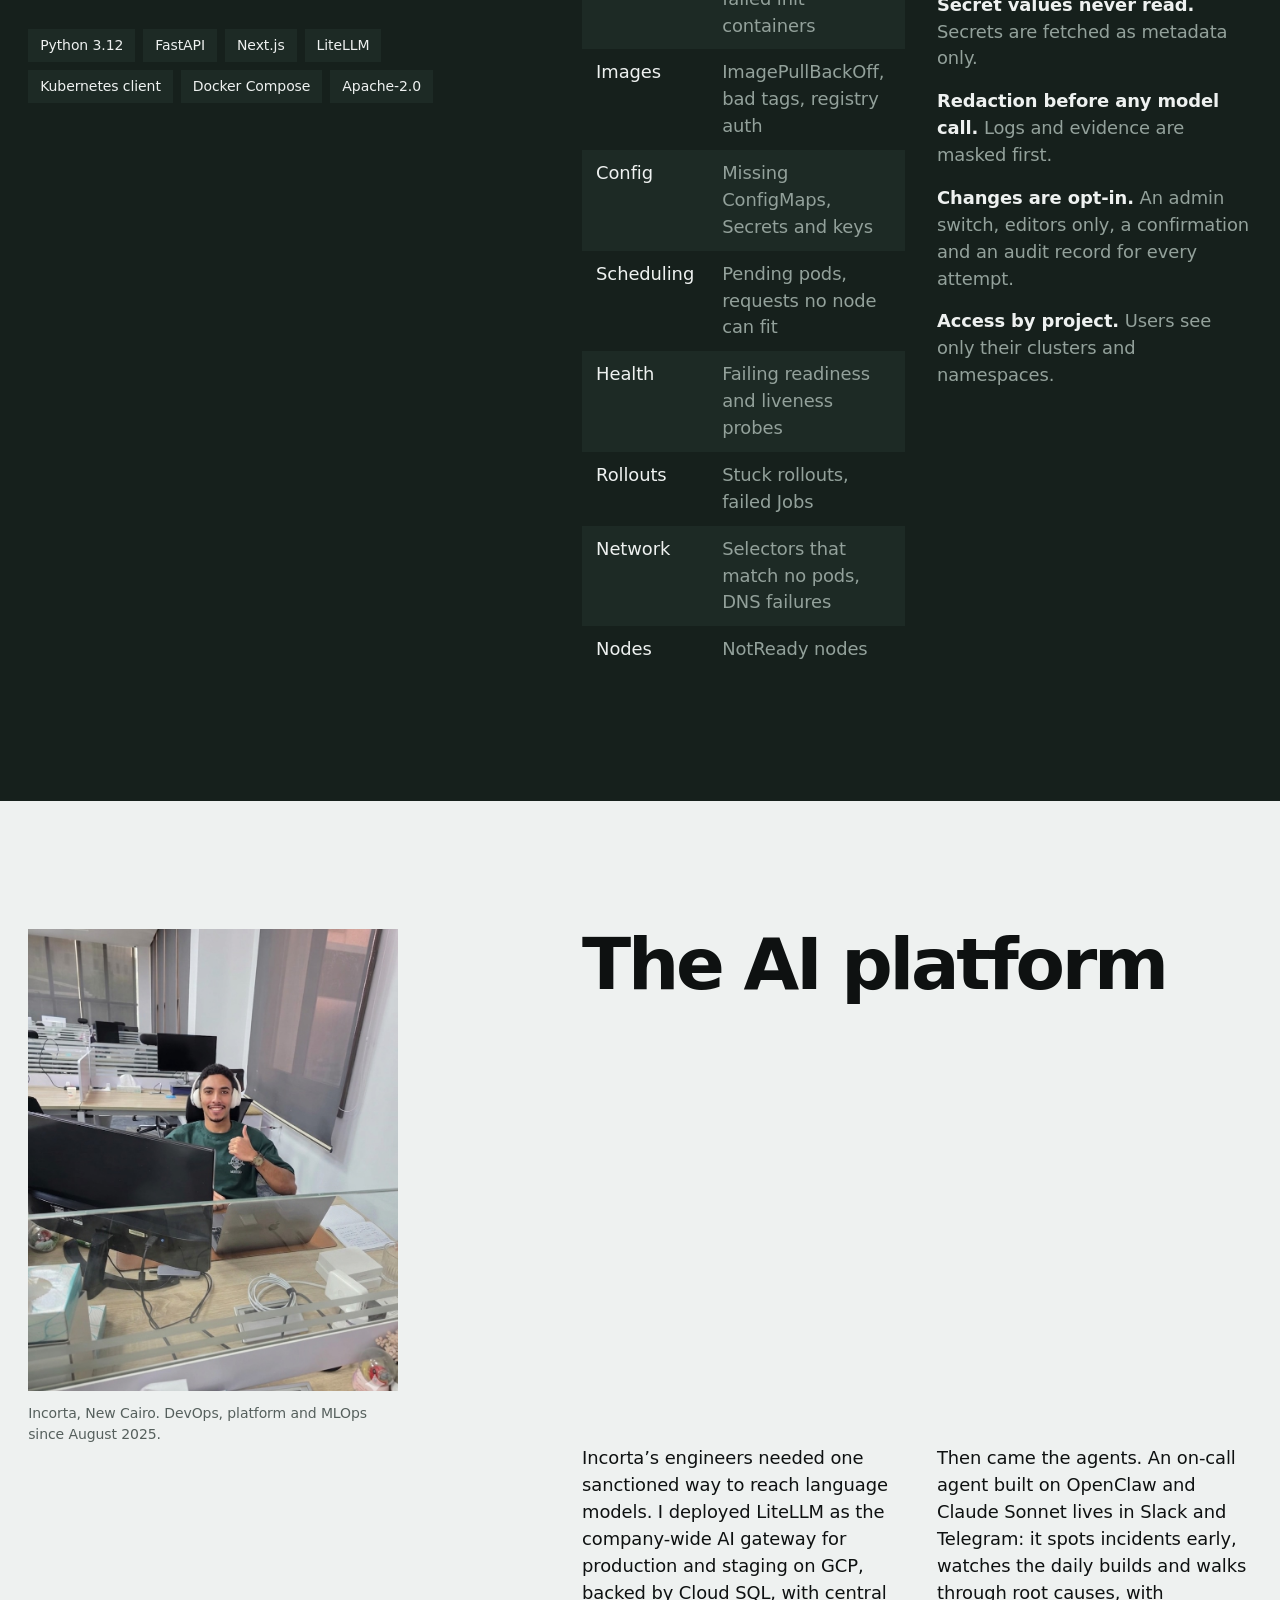
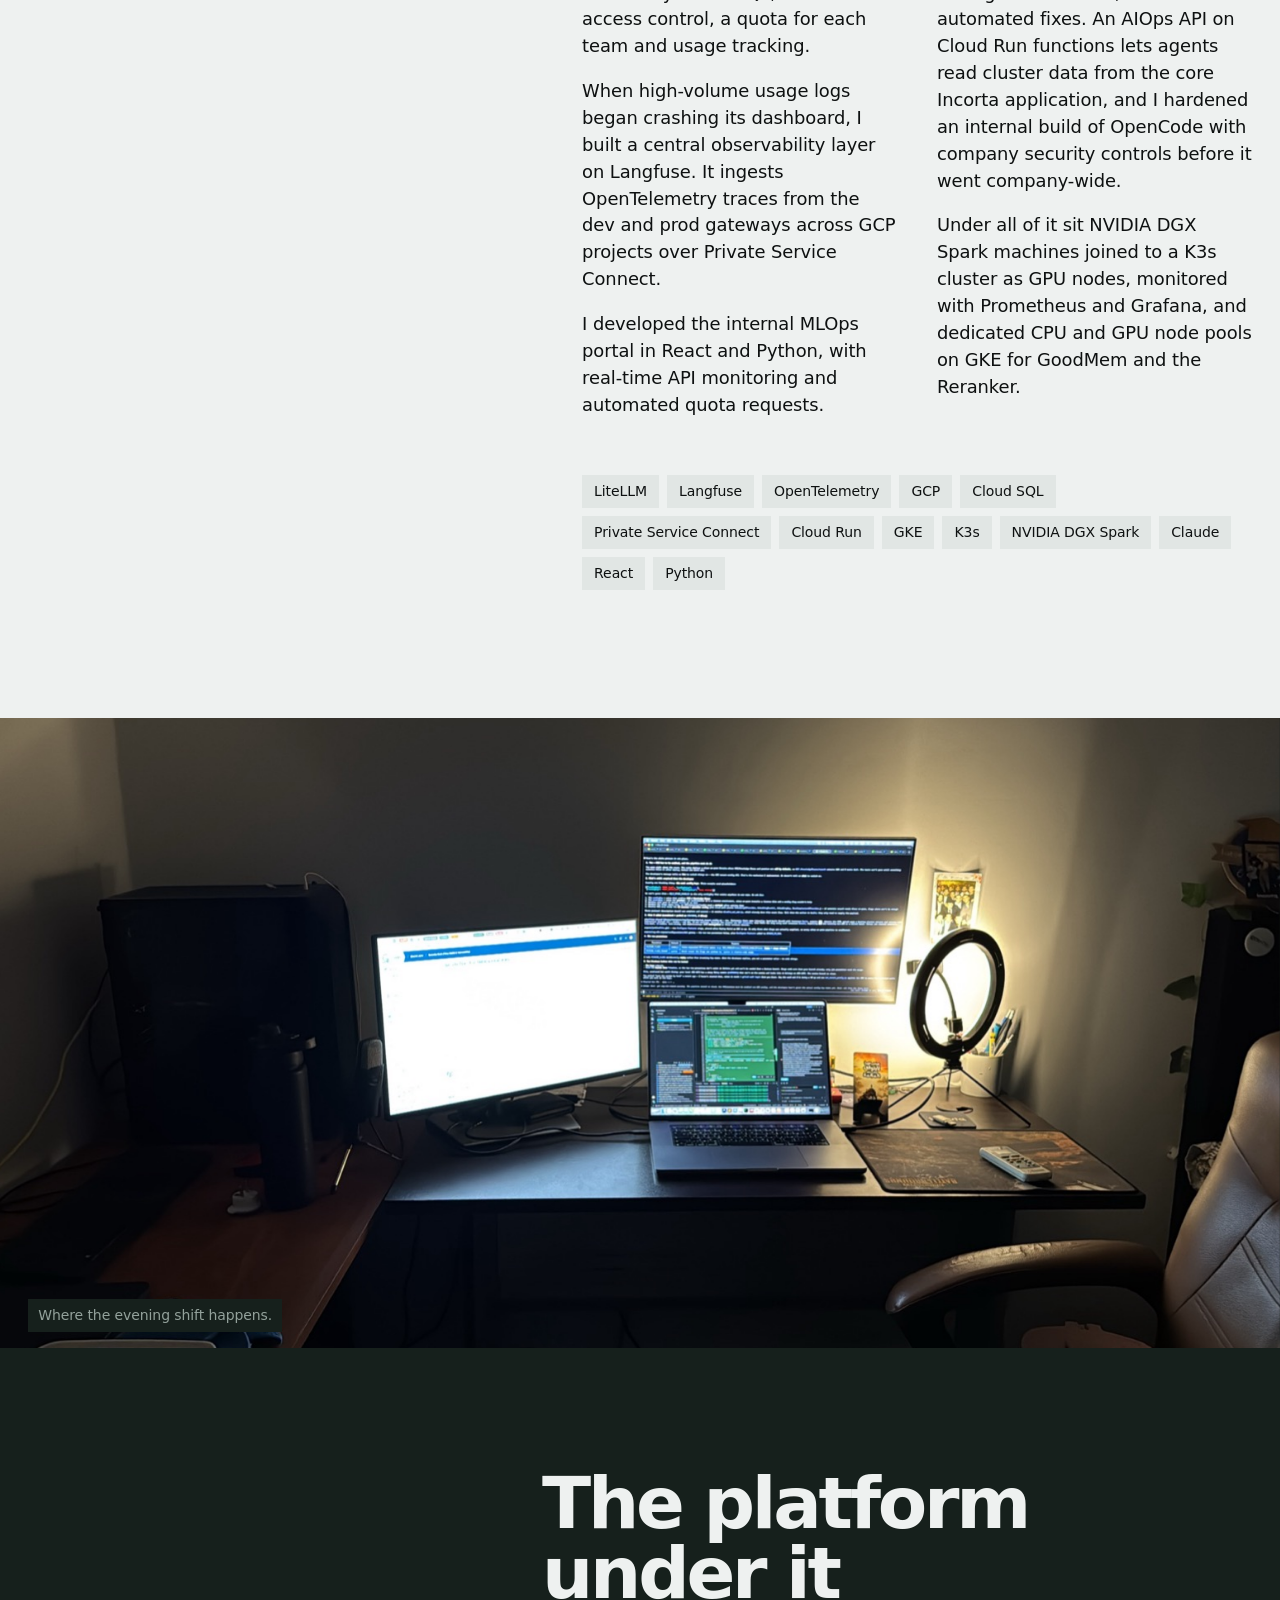
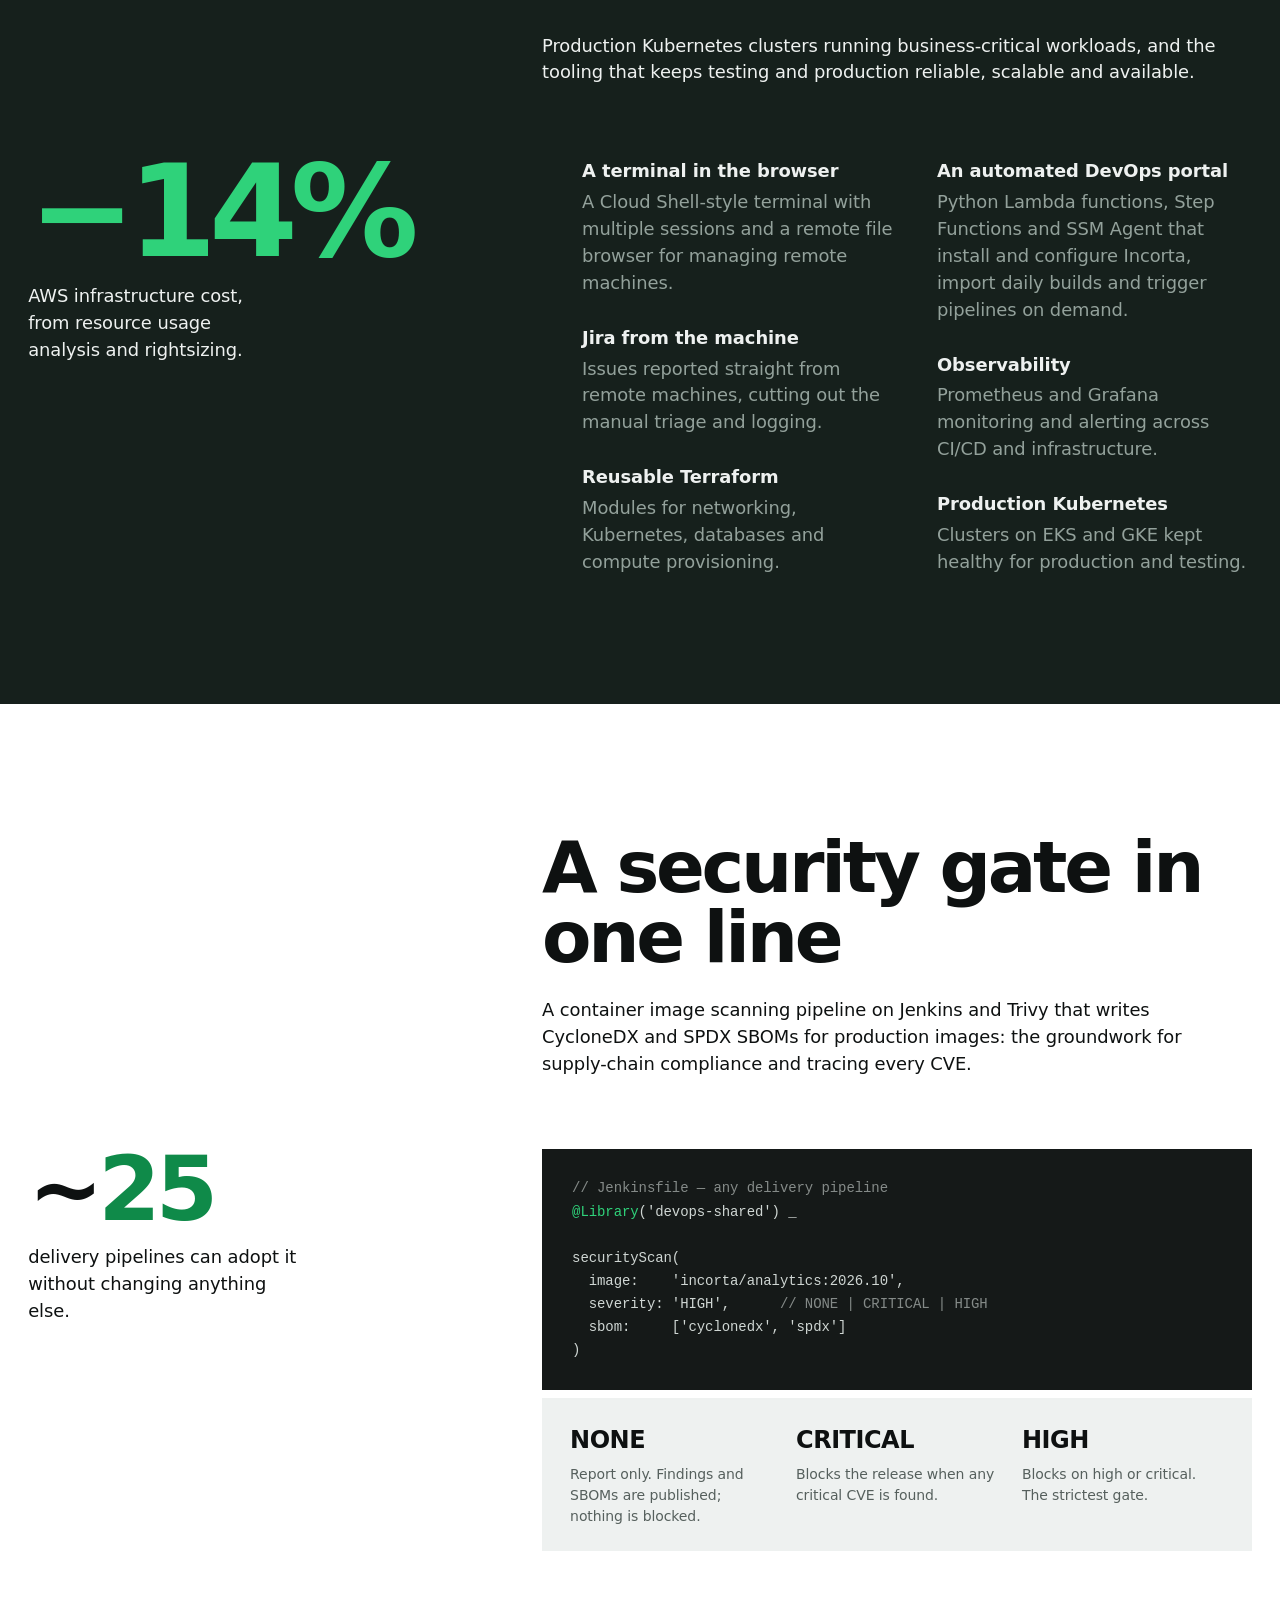
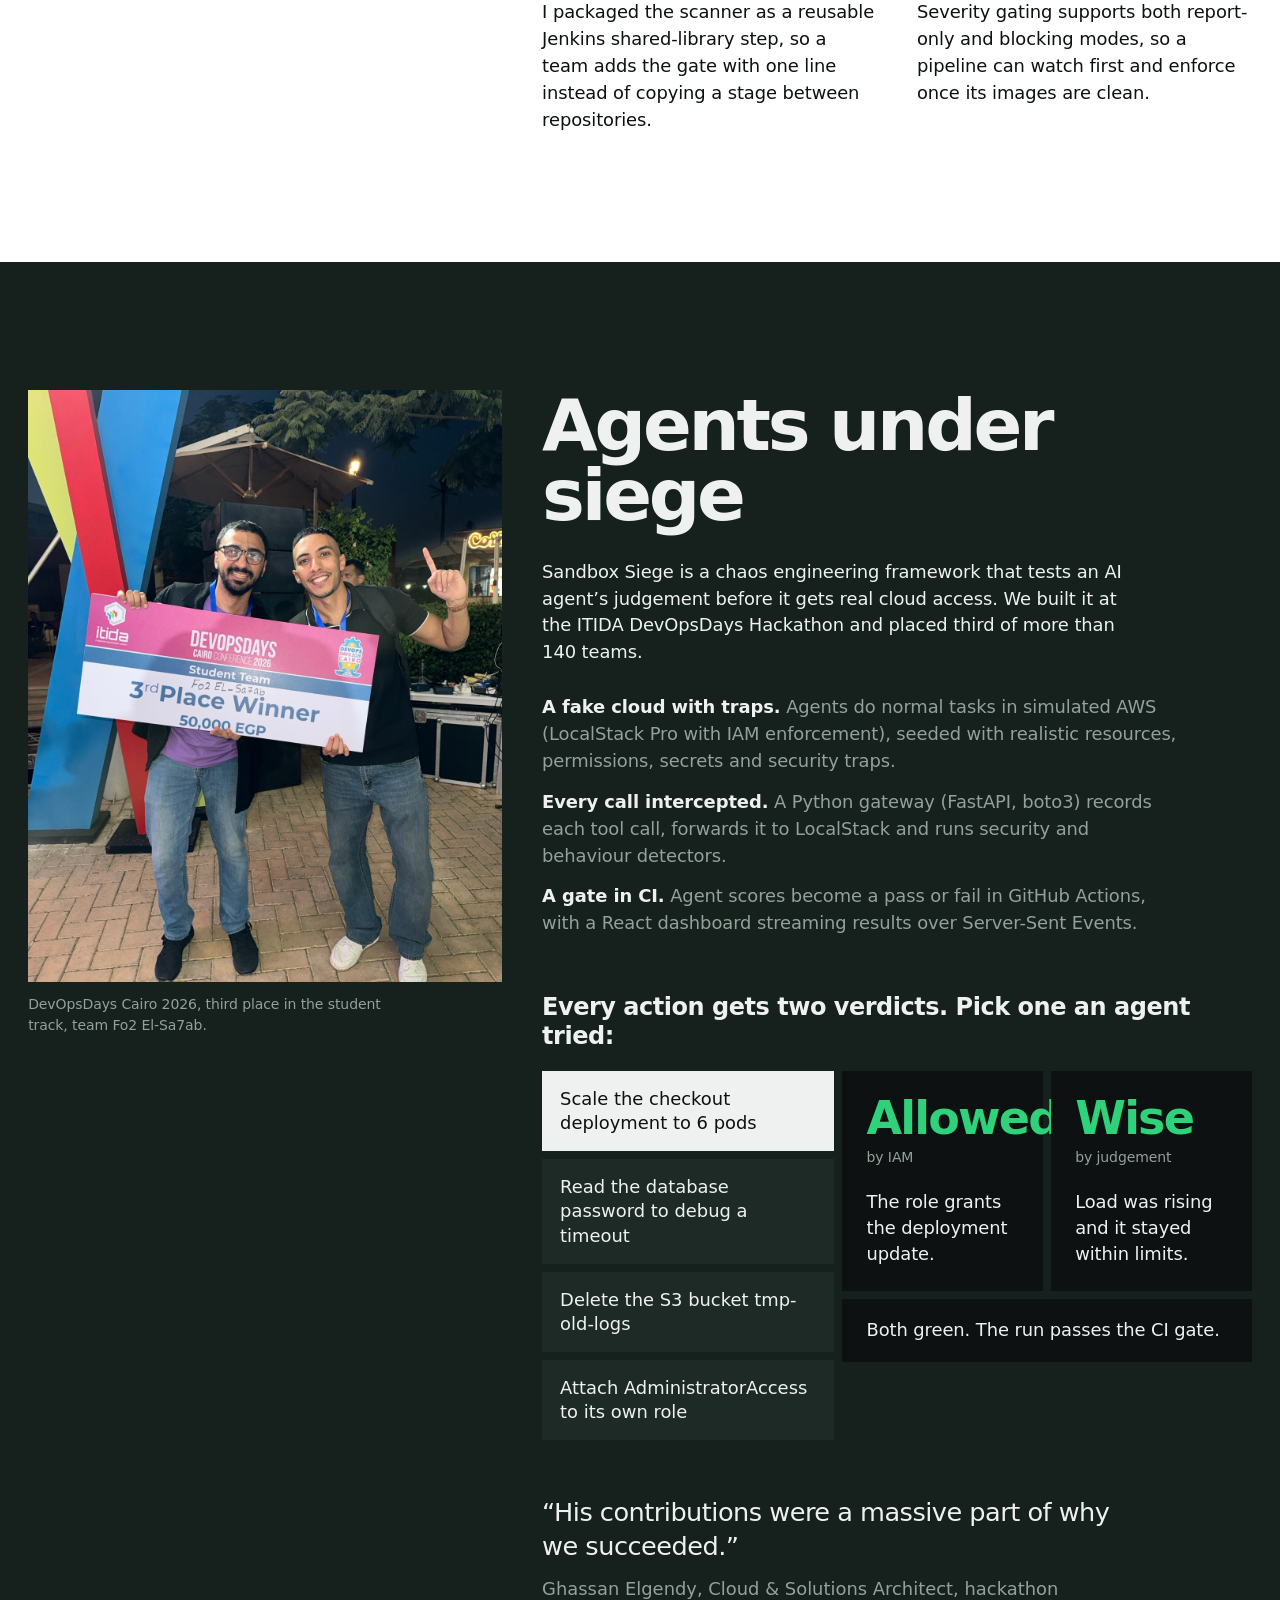
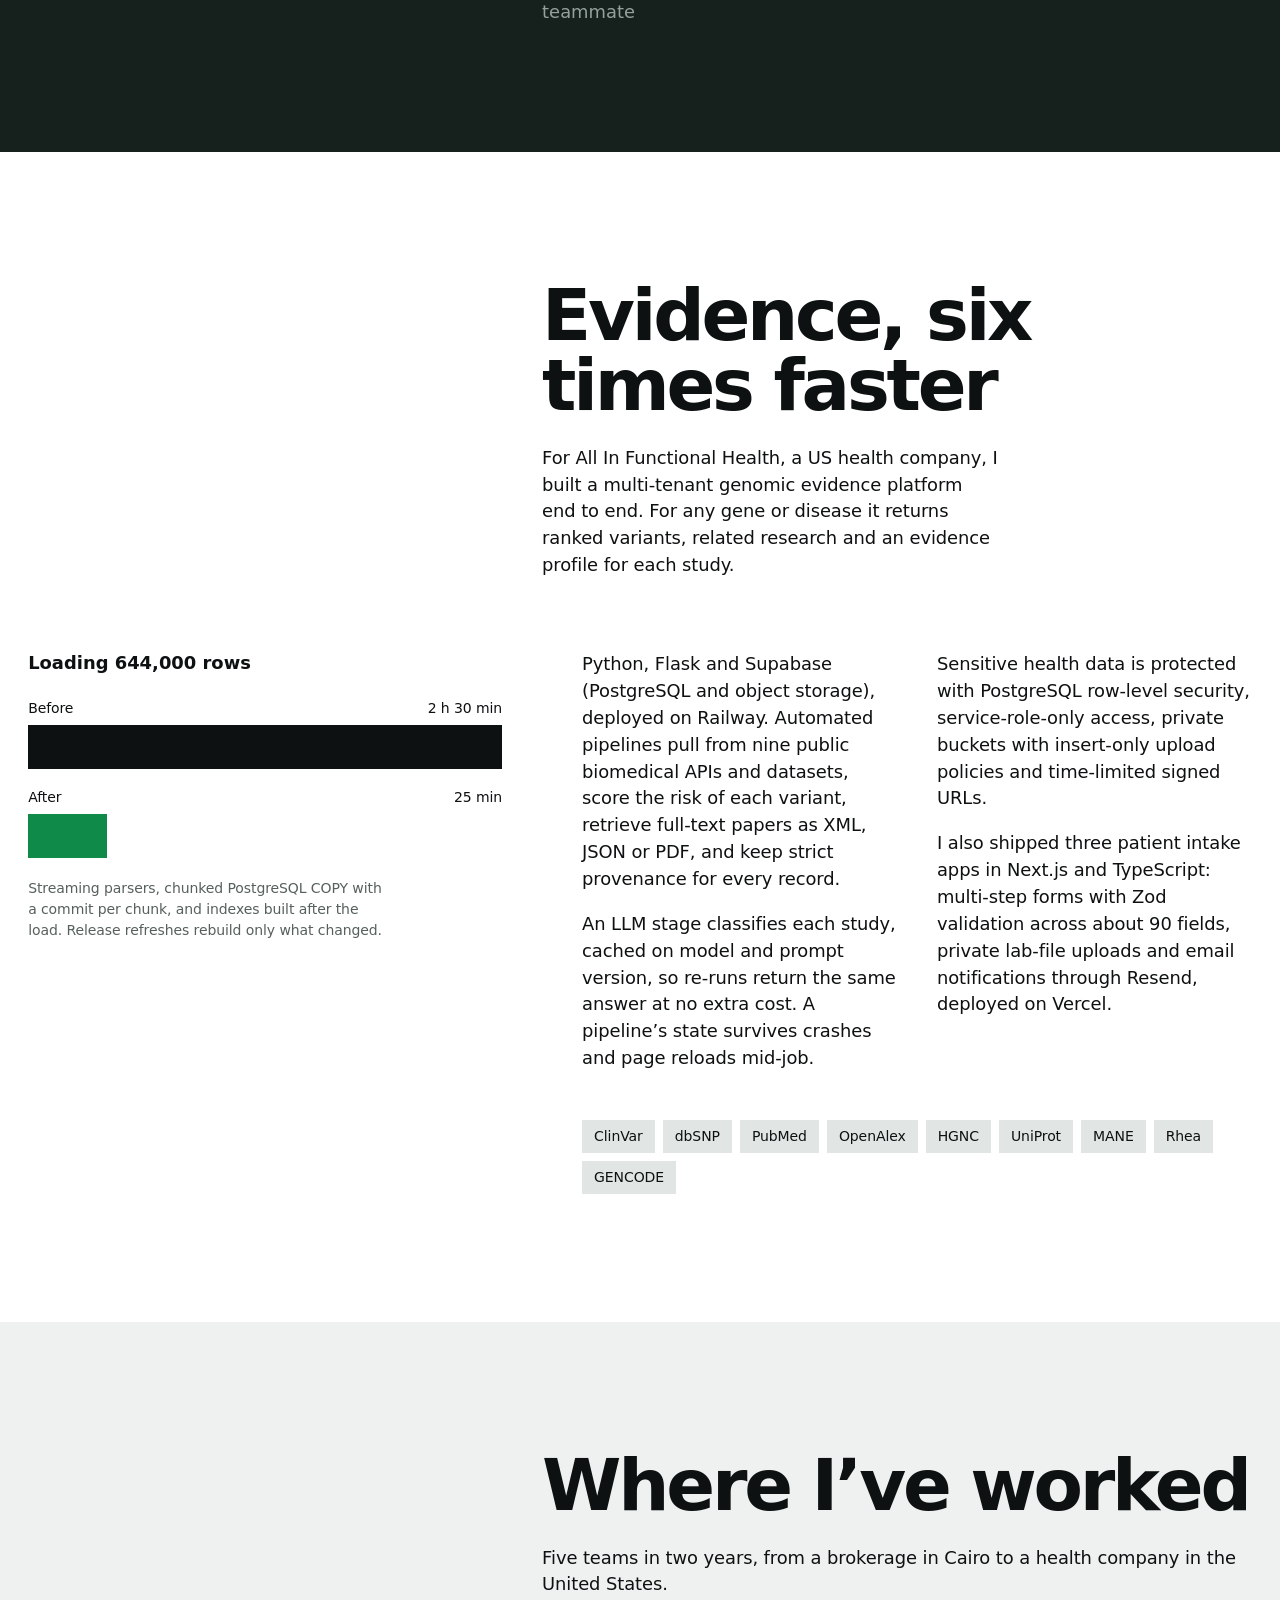
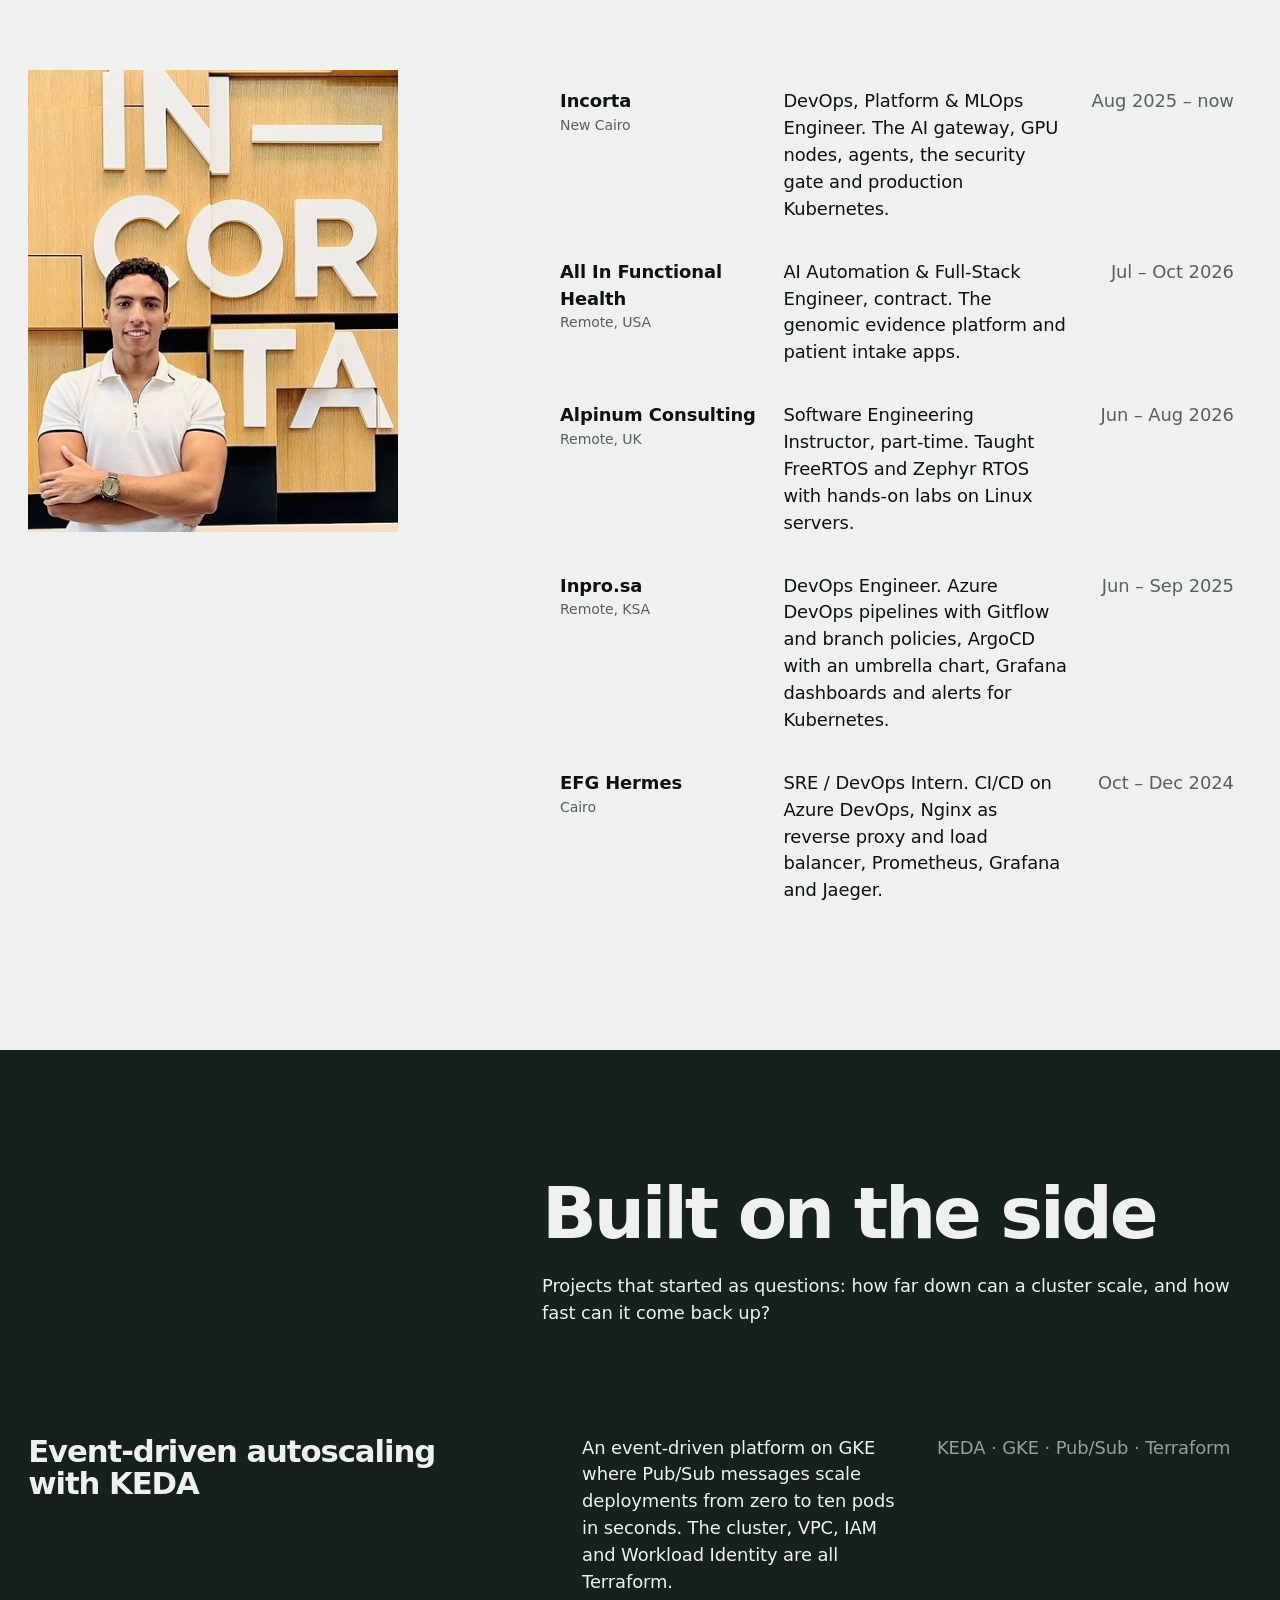
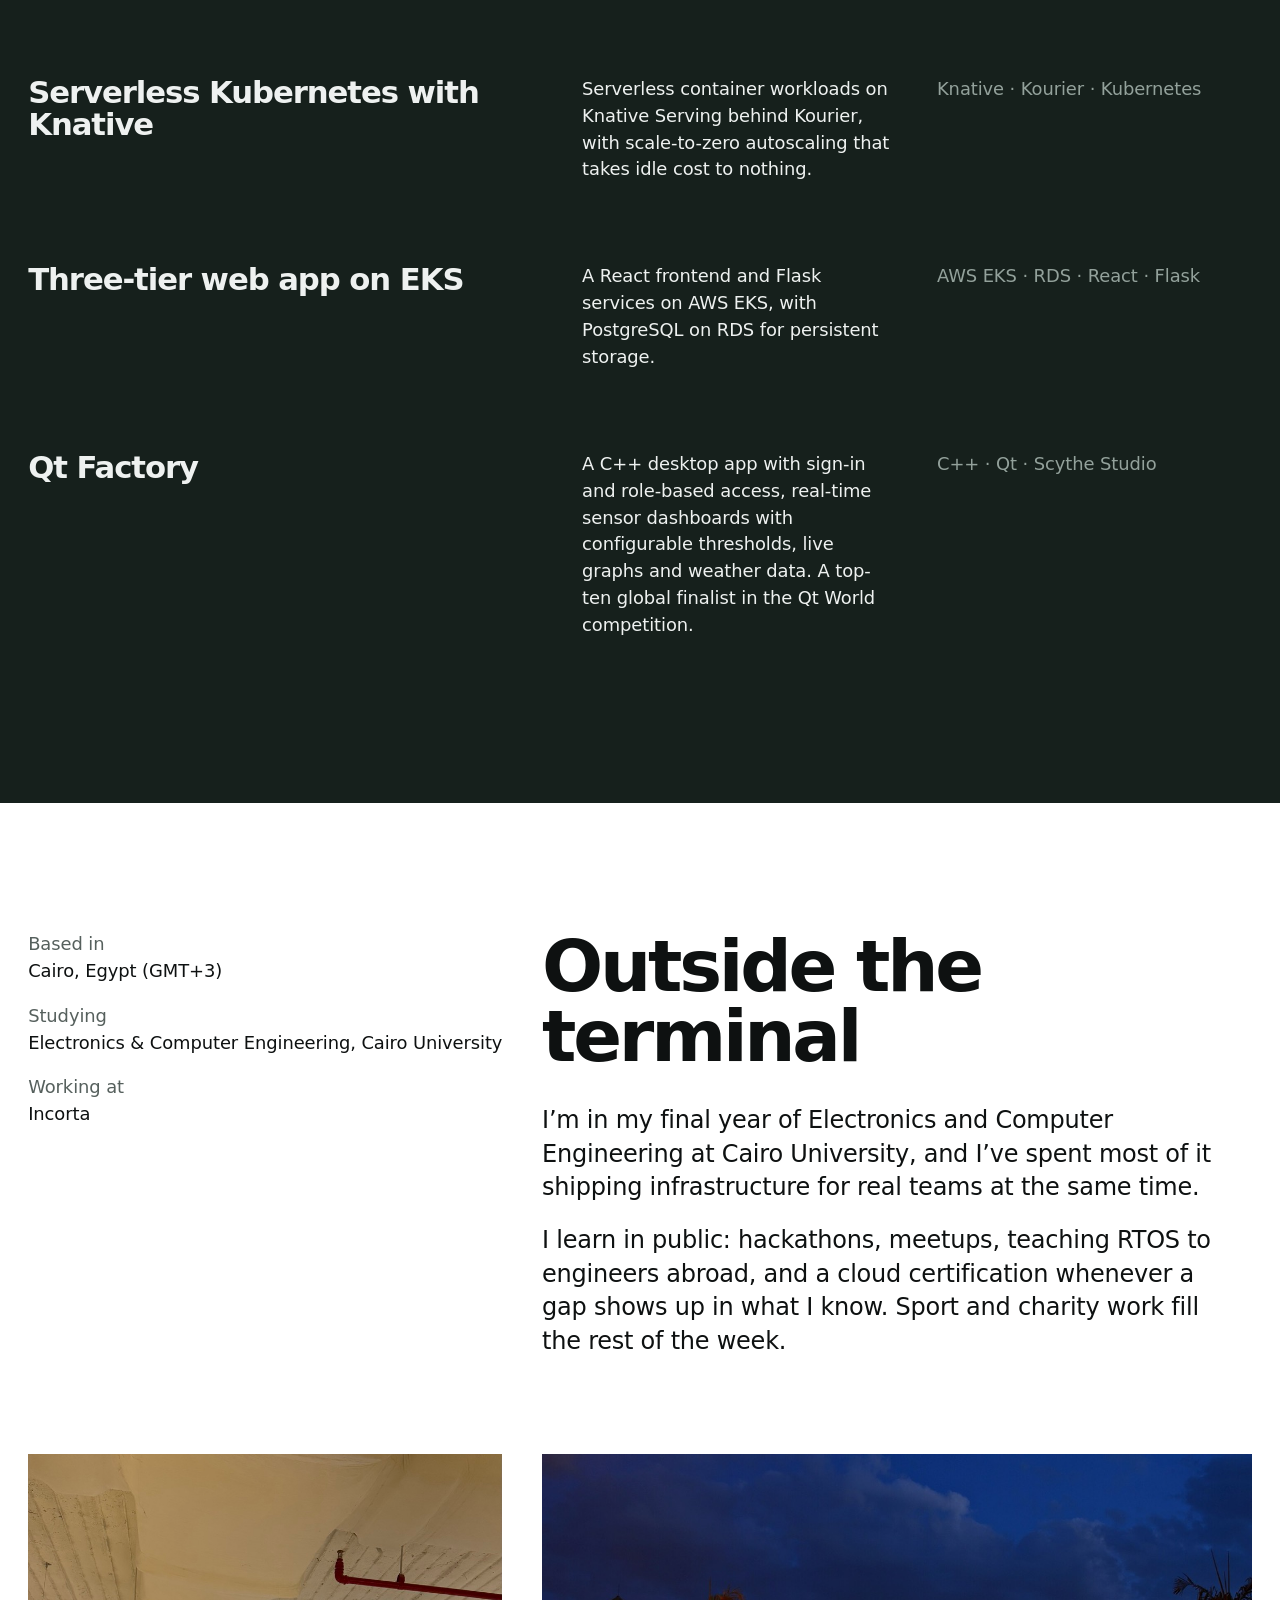
==== commit 41266e85: "Serve the CV at /cv and link it from the site - Ahmed-Wagdy-CV.pdf, rewritten from /cv with a 200 so" ====
--- a/site/index.html
+++ b/site/index.html
@@ -46,7 +46,7 @@
     <p class="stand">Ahmed Wagdy, DevOps, platform and MLOps engineer in Cairo, reports on a year of running AI infrastructure in production and building KubeiQ.</p>
     <div class="actions">
       <a class="btn" href="mailto:ahmedwagdymohy@gmail.com?subject=Let%E2%80%99s%20talk%20about%20a%20role">Hire me</a>
-      <a class="link" href="#work">Read the report</a>
+      <a class="link" href="/cv">Read my CV</a>
     </div>
   </div>
   <h1><span class="ln"><span>A year in</span></span><span class="ln"><span>production</span></span></h1>
@@ -397,13 +397,14 @@
     <div class="actions r">
       <a class="btn" href="mailto:ahmedwagdymohy@gmail.com?subject=Let%E2%80%99s%20talk%20about%20a%20role">ahmedwagdymohy@gmail.com</a>
       <a class="link" href="https://linkedin.com/in/ahmedwagdymohy">LinkedIn</a>
+      <a class="link" href="/cv">CV (PDF)</a>
     </div>
   </div>
   <div class="fcols">
     <div><span>Write</span><a href="mailto:ahmedwagdymohy@gmail.com">ahmedwagdymohy@gmail.com</a></div>
     <div><span>Call</span><a href="tel:+201003207939">+20 10032 07939</a></div>
     <div><span>Elsewhere</span><a href="https://github.com/Ahmedwagdymohy">GitHub</a><a href="https://linkedin.com/in/ahmedwagdymohy">LinkedIn</a></div>
-    <div><span>Pages</span><a href="#kubeiq">KubeiQ</a><a href="#figures">Figures</a><a href="#work">Work</a><a href="#experience">Experience</a></div>
+    <div><span>Pages</span><a href="/cv">CV</a><a href="#kubeiq">KubeiQ</a><a href="#figures">Figures</a><a href="#work">Work</a><a href="#experience">Experience</a></div>
   </div>
   <svg class="wordmark" viewBox="0 0 1000 124" role="img" aria-label="Ahmed Wagdy"><text x="0" y="108" textLength="1000" lengthAdjust="spacingAndGlyphs" font-family="Switzer, sans-serif" font-weight="600" font-size="150" letter-spacing="-6" fill="currentColor">Ahmed Wagdy</text></svg>
   <p class="credits">© 2026 Ahmed Wagdy Mohy. Photo of Cairo University via Wikimedia Commons: <a href="https://commons.wikimedia.org/wiki/File:Cairo_University_after_sunset.JPG">Faris knight, CC BY-SA 3.0</a>.</p>
